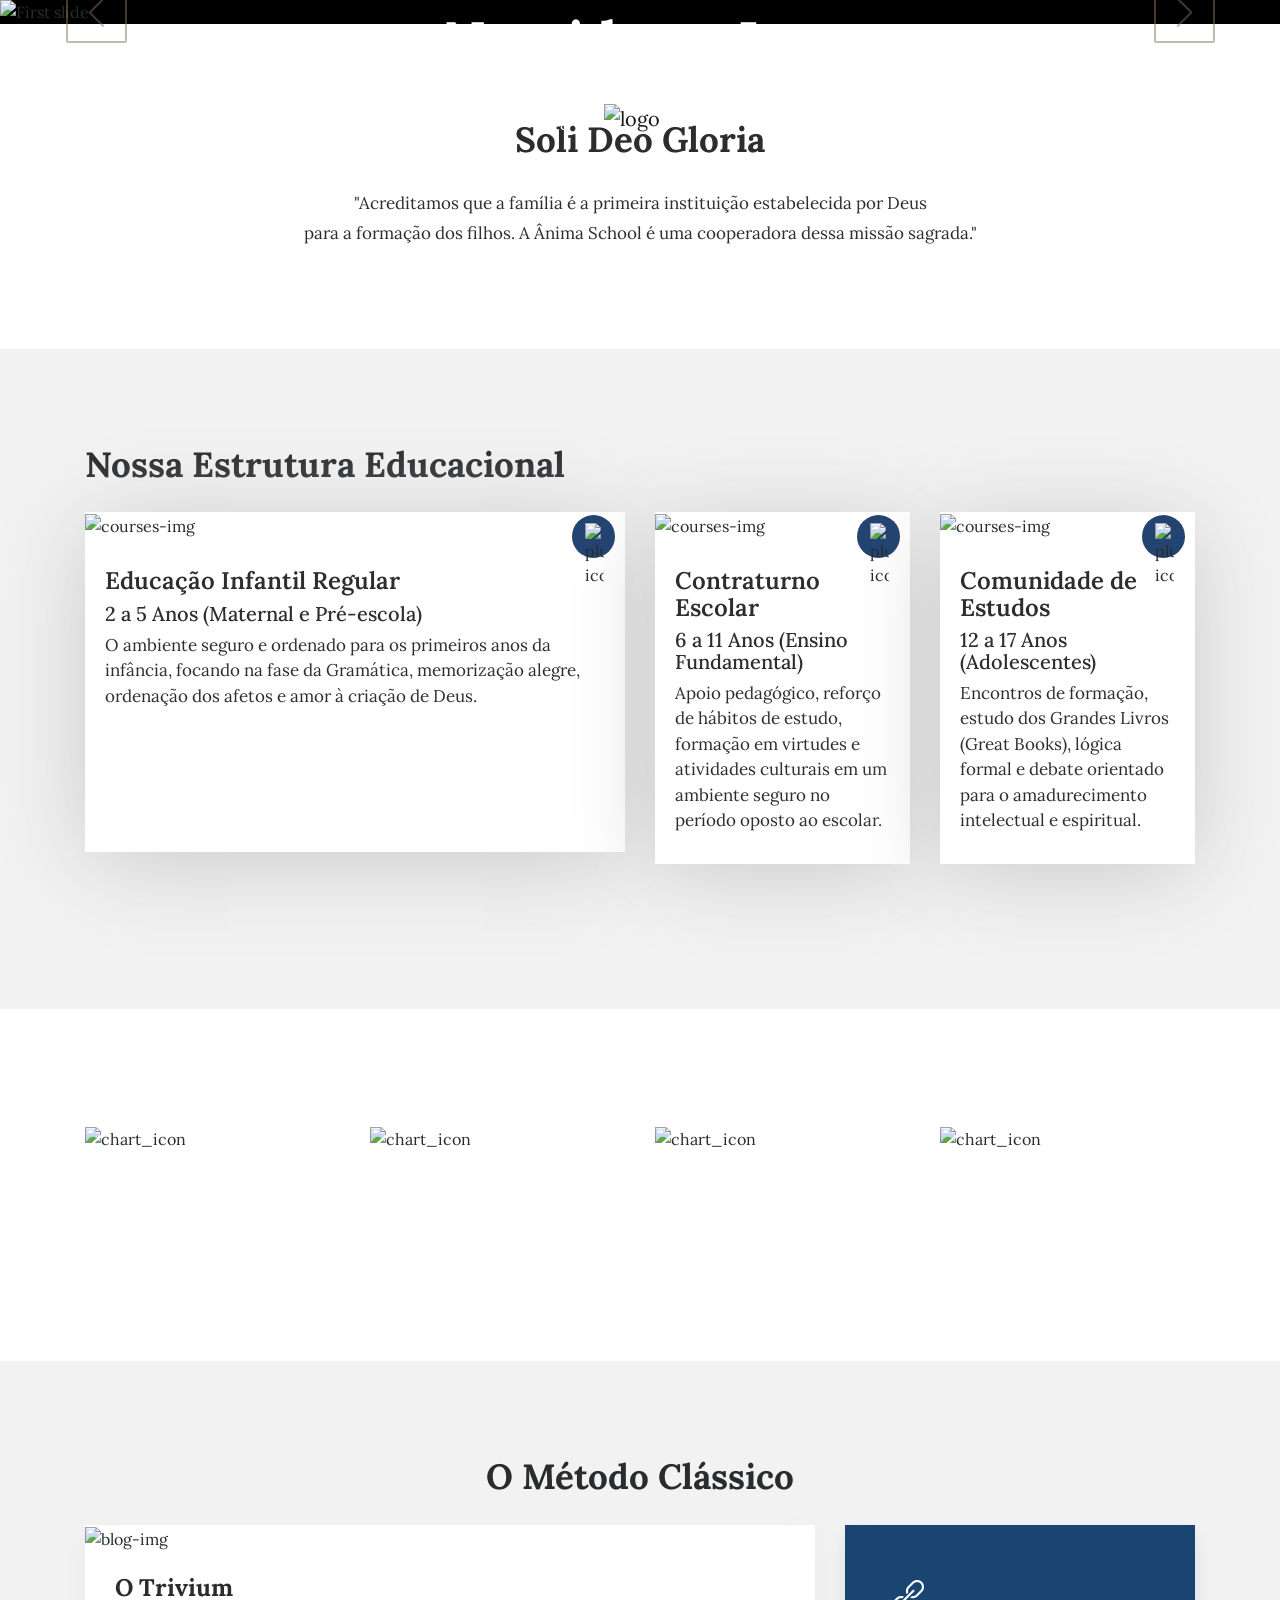
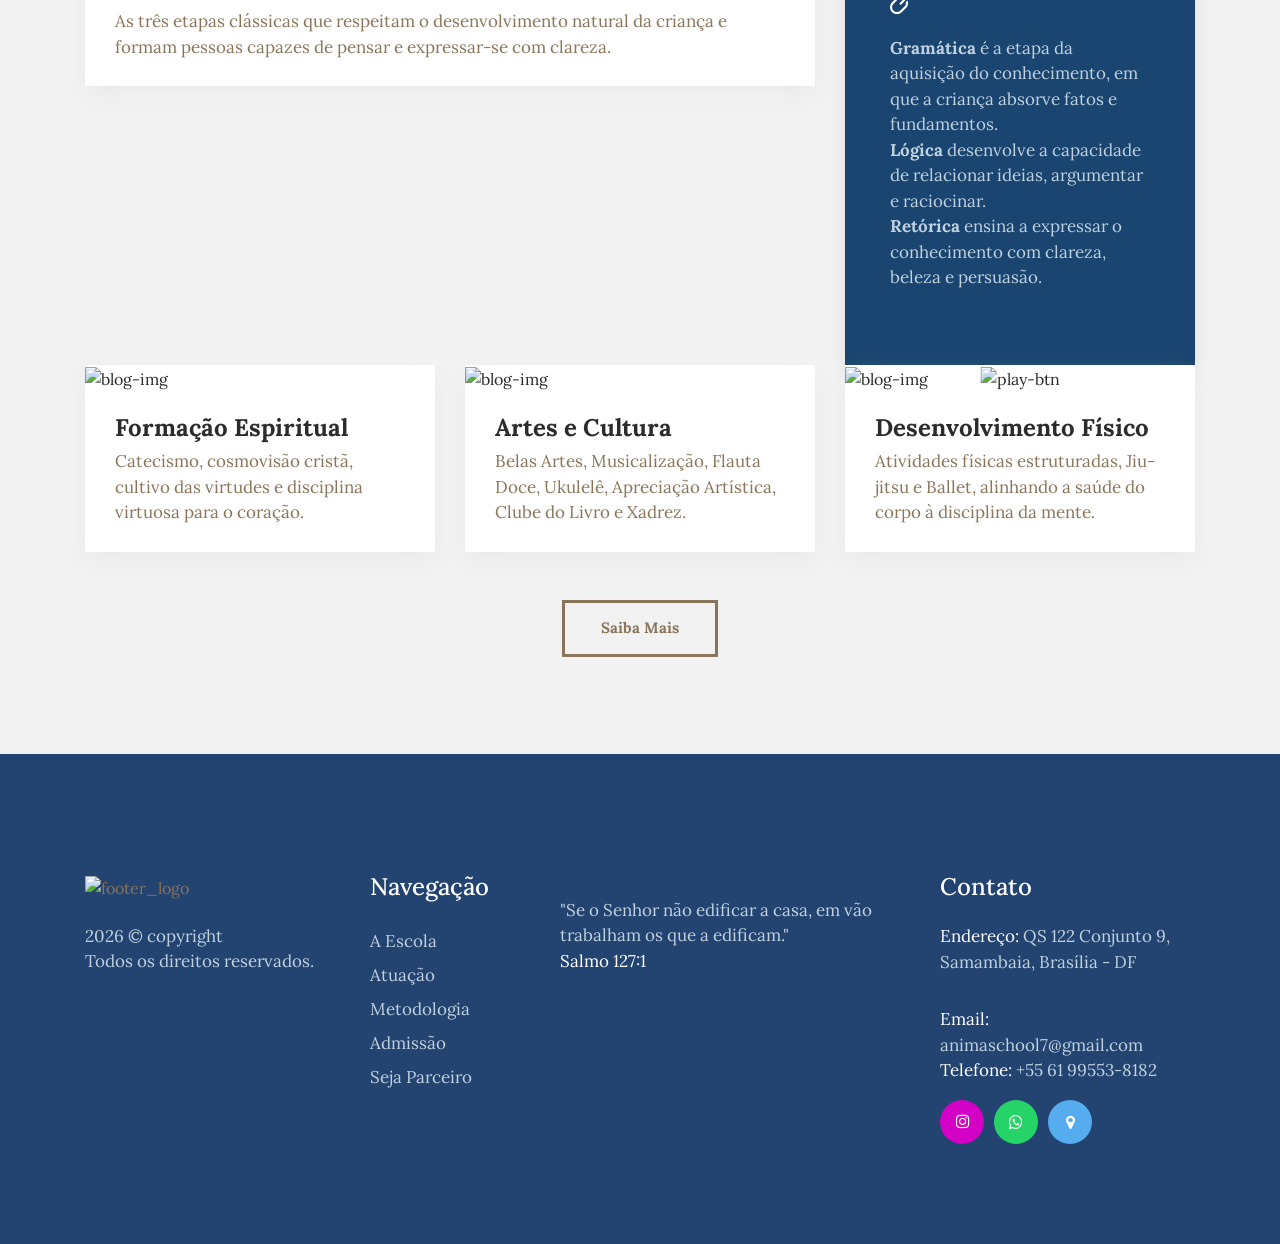
==== index.html @ c7dc4432 "Add files via upload" ====
<!DOCTYPE html>
<html lang="pt-BR">

<head>
    <!-- Required meta tags -->
	<meta charset="utf-8">
    <meta name="viewport" content="width=device-width, initial-scale=1, shrink-to-fit=no">
    <title>Ânima School - Educação Cristã Clássica em Brasília</title>
	<link rel="icon" type="image/x-icon" href="images/favicon.ico">
    <!-- Bootstrap CSS -->
    <link rel="stylesheet" href="css/bootstrap.min.css">
    <!-- Google Fonts -->
    <link href="https://fonts.googleapis.com/css?family=Lora:400,700" rel="stylesheet">
    <!-- Font Awesome -->
    <link rel="stylesheet" href="css/font-awesome.min.css">
    <!-- Simple Line Font -->
    <link rel="stylesheet" href="css/simple-line-icons.css">
    <!-- Slider / Carousel -->
    <link rel="stylesheet" href="css/slick.css">
    <link rel="stylesheet" href="css/slick-theme.css">
    <link rel="stylesheet" href="css/owl.carousel.min.css">
    <!-- Main CSS -->
    <link href="css/style.css" rel="stylesheet">
</head>

<body>
<!--============================= HEADER =============================-->
	<header>
		<div class="container nav-menu">
			<div class="row">
				<div class="col-md-12">
					<a href="index.html"><img src="images/responsive-logo.png" class="responsive-logo img-fluid" alt="responsive-logo"></a>
				</div>
			</div>
				<div class="row">
					<div class="col-md-12">
						<nav class="navbar navbar-toggleable-md navbar-light bg-faded">
						<button class="navbar-toggler navbar-toggler-right" type="button" data-toggle="collapse" data-target="#navbarNavDropdown">
							<span class="icon-menu"></span>
						</button>
						<div class="collapse navbar-collapse" id="navbarNavDropdown">
							<ul class="navbar-nav">
								<li class="nav-item">
									<a class="nav-link" href="escola.html">A Escola</a>
								</li>
								<li class="nav-item">
									<a class="nav-link" href="#atuacao">Atuação</a>
								</li>
								<li class="nav-item">
									<a class="nav-link" href="metodologia.html">Metodologia</a>
								</li>
								<li class="nav-logo">
									<a href="#" class="navbar-brand"><img src="images/logo.png" class="img-fluid" alt="logo"><span class="sr-only">(current)</span></a>
								</li>
								<li class="nav-item">
									<a class="nav-link" href="admissao.html">Admissão</a>
								</li>
								<li class="nav-item">
									<a class="nav-link" href="parceiro.html">Seja Parceiro</a>
								</li>
								<li class="nav-item">
									<a class="nav-link" href="contato.html">Contato</a>
								</li>
							</ul>
						</div>
						</nav>
					</div>
				</div>
			</div>
			<div class="slider_img">
				<div id="carousel" class="carousel slide" data-ride="carousel">
					<ol class="carousel-indicators">
						<li data-target="#carousel" data-slide-to="0" class="active"></li>
						<li data-target="#carousel" data-slide-to="1"></li>
						<li data-target="#carousel" data-slide-to="2"></li>
					</ol>
					<div class="carousel-inner" role="listbox">
						<div class="carousel-item active">
							<img class="d-block" src="images/slider.jpg" alt="First slide">
							<div class="carousel-caption d-md-block">
								<div class="slider_title">
									<h1>Nascida no Lar,<br>Construída em Comunidade</h1>
									<h4>Uma parceria com a família para educar para a eternidade</h4>
									<div class="slider-btn">
										<a href="admissao.html" class="btn btn-default">Admissão</a>
										<a href="escola.html" class="btn btn-default">Conheça a escola</a>
									</div>
								</div>
							</div>
						</div>
						<div class="carousel-item">
							<img class="d-block" src="images/slider-2.jpg" alt="Second slide">
							<div class="carousel-caption d-md-block">
								<div class="slider_title">
									<h1>Torne-se um Semeador<br>da Educação Cristã</h1>
									<h4>Apoie a formação da próxima geração e<br>ajude a expandir a educação clássica em Brasília</h4>
									<div class="slider-btn">
										<a href="parceiro.html" class="btn btn-default">Seja um parceiro</a>
									</div>
								</div>
							</div>
						</div>
						<div class="carousel-item">
							<img class="d-block" src="images/slider-3.jpg" alt="Third slide">
							<div class="carousel-caption d-md-block">
								<div class="slider_title">
									<h1>Educação Cristã Clássica</h1>
									<h4>Formando mentes brilhantes e corações humildes para a glória de Cristo</h4>
									<div class="slider-btn">
										<a href="metodologia.html" class="btn btn-default">Metodologia</a>
									</div>
								</div>
							</div>
						</div>
					</div>
					<a class="carousel-control-prev" href="#carousel" role="button" data-slide="prev">
						<i class="icon-arrow-left fa-slider" aria-hidden="true"></i>
						<span class="sr-only">Anterior</span>
					</a>
					<a class="carousel-control-next" href="#carousel" role="button" data-slide="next">
						<i class="icon-arrow-right fa-slider" aria-hidden="true"></i>
						<span class="sr-only">Próximo</span>
					</a>
				</div>
			</div>
	</header>
	<!--//END HEADER -->
	<!--============================= SOBRE =============================-->
	<section class="clearfix about">
		<div class="container">
			<div class="row">
				<div class="col-md-12">
					<h2>Soli Deo Gloria</h2>
				</div>
			</div>
			<div class="row">
				<div class="col-md-12">
					<p>"Acreditamos que a família é a primeira instituição estabelecida por Deus<br>para a formação dos filhos. A Ânima School é uma cooperadora dessa missão sagrada."</p><br>
				</div>
			</div>
		</div>
	</section>
	<!--//FIM SOBRE -->
	<!--============================= ATUACAO =============================-->
	<section id="atuacao" class="our_courses">
		<div class="container">
			<div class="row">
				<div class="col-md-12">
					<h2>Nossa Estrutura Educacional</h2>
				</div>
			</div>
			<div class="row">
				<div class="col-xs-12 col-sm-6 col-md-6 col-lg-3" style="flex: 0 0 50%; max-width: 50%;">
					<div class="courses_box mb-5">
						<div class="course-img-wrap">
							<img src="images/courses_1.jpg" class="img-fluid" alt="courses-img">
							<div class="courses_box-img">
								<div class="courses-link-wrap">
									<a href="metodologia.html" class="course-link"><span>Detalhes </span></a>
									<a href="admissao.html" class="course-link"><span>Admissão </span></a>
								</div>
							</div>
						</div>
						<div class="courses_icon">
							<img src="images/plus-icon.png" class="img-fluid close-icon" alt="plus-icon">
						</div>
						<a href="metodologia.html" class="course-box-content">
							<h3>Educação Infantil Regular</h3>
							<h4>2 a 5 Anos (Maternal e Pré-escola)</h4>
							<p>O ambiente seguro e ordenado para os primeiros anos da infância, focando na fase da Gramática, memorização alegre, ordenação dos afetos e amor à criação de Deus.</p>
						</a>
					</div>
				</div>
				<div class="col-xs-12 col-sm-6 col-md-6 col-lg-3">
					<div class="courses_box mb-5">
						<div class="course-img-wrap">
							<img src="images/courses_2.jpg" class="img-fluid" alt="courses-img">
							<div class="courses_box-img">
								<div class="courses-link-wrap">
									<a href="metodologia.html" class="course-link"><span>Detalhes </span></a>
									<a href="admissao.html" class="course-link"><span>Admissão </span></a>
								</div>
							</div>
						</div>
						<div class="courses_icon">
							<img src="images/plus-icon.png" class="img-fluid close-icon" alt="plus-icon">
						</div>
						<a href="metodologia.html" class="course-box-content">
							<h3>Contraturno Escolar</h3>
							<h4>6 a 11 Anos (Ensino Fundamental)</h4>
							<p>Apoio pedagógico, reforço de hábitos de estudo, formação em virtudes e atividades culturais em um ambiente seguro no período oposto ao escolar.</p>
						</a>
					</div>
				</div>
				<div class="col-xs-12 col-sm-6 col-md-6 col-lg-3">
					<div class="courses_box mb-5">
						<div class="course-img-wrap">
							<img src="images/courses_4.jpg" class="img-fluid" alt="courses-img">
							<div class="courses_box-img">
								<div class="courses-link-wrap">
									<a href="metodologia.html" class="course-link"><span>Detalhes </span></a>
									<a href="admissao.html" class="course-link"><span>Admissão </span></a>
								</div>
							</div>
						</div>
						<div class="courses_icon">
							<img src="images/plus-icon.png" class="img-fluid close-icon" alt="plus-icon">
						</div>
						<a href="metodologia.html" class="course-box-content">
							<h3>Comunidade de Estudos</h3>
							<h4>12 a 17 Anos (Adolescentes)</h4>
							<p>Encontros de formação, estudo dos Grandes Livros (Great Books), lógica formal e debate orientado para o amadurecimento intelectual e espiritual.</p>
						</a>
					</div>
				</div>
			</div>
		</div>
	</section>
	<!--//FIM DA ATUACAO -->
	<!--============================= NUMEROS =============================-->
	<div class="detailed_chart">
		<div class="container">
			<div class="row">
				<div class="col-xs-12 col-sm-6 col-md-3 chart_bottom">
					<div class="chart-img">
						<img src="images/chart-icon_1.png" class="img-fluid" alt="chart_icon">
					</div>
					<div class="chart-text">
						<p><span class="counter">34</span> Colaboradores</p>
					</div>
				</div>
				<div class="col-xs-12 col-sm-6 col-md-3 chart_bottom chart_top">
					<div class="chart-img">
						<img src="images/chart-icon_2.png" class="img-fluid" alt="chart_icon">
					</div>
					<div class="chart-text">
						<p><span class="counter">+70</span> Alunos</p>
					</div>
				</div>
				<div class="col-xs-12 col-sm-6 col-md-3 chart_top">
					<div class="chart-img">
						<img src="images/aula-em-grupo.png" class="img-fluid" alt="chart_icon">
					</div>
					<div class="chart-text">
						<p><span class="counter">10</span> Alunos/turma</p>
					</div>
				</div>
				<div class="col-xs-12 col-sm-6 col-md-3">
					<div class="chart-img">
						<img src="images/chart-icon_4.png" class="img-fluid" alt="chart_icon">
					</div>
					<div class="chart-text">
						<p><span class="counter">13</span> Years Exp.</p>
					</div>
				</div>
			</div>
		</div>
	</div>
	<!--//FIM DOS NUMEROS -->
	<!--============================= METODOLOGIA =============================-->
	<section class="blog">
		<div class="container">
			<div class="row">
				<div class="col-md-12">
					<h2>O Método Clássico</h2>
				</div>
			</div>
			<div class="row">
				<div class="col-md-8">
                    <div class="blog-img_box">
                        <img src="images/blog-img_1.jpg" class="img-fluid blog_display" alt="blog-img">
                        <div class="blogtitle">
                            <h3>O Trivium</h3>
                            <p>As três etapas clássicas que respeitam o desenvolvimento natural da criança e formam pessoas capazes de pensar e expressar-se com clareza.</p>
                        </div>
                    </div>
				</div>
				<div class="col-md-4">
                    <div class="blog_hide">
                        <i class="icon-link" aria-hidden="true"></i>
                        <p class="m-0"><b>Gramática</b> é a etapa da aquisição do conhecimento, em que a criança absorve fatos e fundamentos.
                        <br><b>Lógica</b> desenvolve a capacidade de relacionar ideias, argumentar e raciocinar.
                        <br><b>Retórica</b> ensina a expressar o conhecimento com clareza, beleza e persuasão.</p><br><br>
                    </div>
				</div>    
			</div>
			<div class="row">
				<div class="col-md-4">
                    <div class="blog-img_box">
                        <img src="images/blog-img_3.jpg" class="img-fluid blog_display" alt="blog-img">
                        <div class="blogtitle">
                            <h3>Formação Espiritual</h3>
                            <p>Catecismo, cosmovisão cristã, cultivo das virtudes e disciplina virtuosa para o coração.</p>
                        </div>
                    </div>
				</div>
				<div class="col-md-4">
                    <div class="blog-img_box">
                        <img src="images/blog-img_2.jpg" class="img-fluid blog_display" alt="blog-img">
                        <div class="blogtitle">
                            <h3>Artes e Cultura</h3>
                            <p>Belas Artes, Musicalização, Flauta Doce, Ukulelê, Apreciação Artística, Clube do Livro e Xadrez.</p>
                        </div>
                    </div>
				</div>
				<div class="col-md-4">
                    <div class="blog-img_box">
                        <div class="blog-video">
                            <div class="blog-play_btn">
                                <img src="images/play-btn.png" alt="play-btn">
                            </div>
                            <img src="images/blog-img_4.jpg" class="img-fluid blog_display" alt="blog-img">
                        </div>
                        <div class="blogtitle">
                            <h3>Desenvolvimento Físico</h3>
                            <p>Atividades físicas estruturadas, Jiu-jitsu e Ballet, alinhando a saúde do corpo à disciplina da mente.</p>
                        </div>
                    </div>
				</div>
			</div><br>
			<div class="row">
				<div class="col-md-12 text-center">
					<a href="metodologia.html" class="btn btn-default btn-courses">Saiba Mais</a>
				</div>
			</div>
		</div>
	</section>
	<!--//FIM METODOLOGIA -->
	<!--============================= FOOTER =============================-->
	<footer>
		<div class="container">
			<div class="row">
				<div class="col-md-3">
					<div class="foot-logo">
						<a href="index.html">
							<img src="images/footer-logo.png" class="img-fluid" alt="footer_logo">
						</a>
						<p>2026 © copyright
						<br>Todos os direitos reservados.</p>
					</div>
				</div>
				<div class="col-md-2">
					<div class="sitemap">
						<h3>Navegação</h3>
							<ul>
								<li><a href="escola.html">A Escola</a></li>
								<li><a href="#atuacao">Atuação</a></li>
								<li><a href="metodologia.html">Metodologia</a></li>
								<li><a href="admissao.html">Admissão</a></li>
								<li><a href="parceiro.html">Seja Parceiro</a></li>
							</ul>
					</div>
				</div>
				<div class="col-md-4">
					<div class="tweet_box">
						<h3></h3>
						<div class="address">
						<p>"Se o Senhor não edificar a casa, em vão trabalham os que a edificam."<br><span>Salmo 127:1</span></p>
						</div>
					</div>
				</div>
				<div class="col-md-3">
					<div class="address">
						<h3>Contato</h3>
						<p><span>Endereço: </span> QS 122 Conjunto 9,<br>Samambaia, Brasília - DF</p>
						<p><span>Email:</span> animaschool7@gmail.com
						<br><span>Telefone:</span> +55 61 99553-8182</p>
						<ul class="footer-social-icons">
							<li><a href="#"><i class="fa fa-instagram fa-in" aria-hidden="true"></i></a></li>
							<li><a href="#"><i class="fa fa-whatsapp fa-wt" aria-hidden="true"></i></a></li>
							<li><a href="#"><i class="fa fa-map-marker fa-mp" aria-hidden="true"></i></a></li>
						</ul>
					</div>
				</div>
			</div>
		</div>
	</footer>
	<!--//END FOOTER -->
	<!-- jQuery, Bootstrap JS. -->
	<script src="js/jquery.min.js"></script>
	<script src="js/tether.min.js"></script>
	<script src="js/bootstrap.min.js"></script>
	<!-- Plugins -->
	<script src="js/slick.min.js"></script>
	<script src="js/waypoints.min.js"></script>
	<script src="js/counterup.min.js"></script>
	<script src="js/instafeed.min.js"></script>
	<script src="js/owl.carousel.min.js"></script>
	<script src="js/validate.js"></script>
	<script src="js/tweetie.min.js"></script>
	<!-- Subscribe -->
	<script src="js/subscribe.js"></script>
	<!-- Script JS -->
	<script src="js/script.js"></script>
</body>

</html>
---- css/style.css ----
/*------------------------------------------------------------------
Theme Name: UNISCO - Responsive Bootstrap Landing Page
Version: 1.0
Author: 
-------------------------------------------------------------------*/
/*------------------------------------------------------------------
[TABLE OF CONTENTS]
    
    1. GLOBAL STYLES
    2. HEADER
    3. ABOUT
    4. OUR COURSES
    5. EVENTS
    6. DETAILED CHART
    7. OUR BLOG
    8. GALLERY
    9. FOOTER

    10. ABOUT HEADER
    11. ABOUT WELCOME
    12. ABOUT TESTIMONIAL
    13. ABOUT OUR TEACHERS

    14. ADMISSION COURCES
    15. ADMISSION DETAILS COURCES

    16. ADMISSION FORM RULES 

    17. CAMPUS 

    18. RESEARCH

    19. BLOG
    20. EVENTS
    21. SHORTCODES
    22. CONTACT US

    -------------------------------------------------------------------*/
/* ==========================================================================
   Font
   ========================================================================== */
/* ==========================================================================
   Color
   ========================================================================== */
/* ==============================================================
   NAV
   ============================================================== */
.nav-menu {
  position: absolute;
  z-index: 1;
  margin: 0 auto;
  left: 0;
  right: 0;
  top: 0; }

.nav-logo {
  margin: 0 !important; }

.responsive-logo {
  display: none; }

.icon-menu {
  color: #88755a; }

.btn-default {
  color: #88755a;
  background: none;
  border: 3px solid #88755a;
  font-size: 18px;
  padding: 16px 36px;
  border-radius: 0; }

@media (min-width: 767px) {
  .btn + .btn {
    margin-left: 22px; } }

.btn-default:hover {
  color: #d8d5ca;
  background: #88755a;
  border: 3px solid #88755a; }

.btn:focus {
  outline: none;
  -webkit-box-shadow: none;
  box-shadow: none;
  color: #fff;
  background: #88755a; }

.dropdown-menu {
  min-width: 14rem;
  border-radius: 0;
  border: none; }

.dropdown-item {
  color: #2d2d2d;
  padding: 5px 1.5rem; }

.dropdown-item.active,
.dropdown-item:active {
  background-color: #88755a; }

.dropdown-menu1 {
  left: -225px;
  top: -6px !important; }

.dropdown-item:hover {
  color: #88755a;
  -webkit-transition: 0.2s;
  -o-transition: 0.2s;
  transition: 0.2s; }

.dropdown-item.active:hover,
.dropdown-item.active:focus,
.dropdown-item.active:active,
.dropdown-item:active {
  color: #FFF; }

.nav-toggle_icon {
  color: #88755a; }

.navbar2 {
  padding-left: 0;
  padding-right: 0; }

.navbar-brand {
  margin: 0; }

.nav-brand2 h2 {
  margin: 0; }

.navbar-nav > li {
  margin: 85px 10px;
  text-align: center; }

.navbar-default .navbar-nav > li > a {
  font-size: 19px;
  color: #fff; }

.navbar-default .navbar-nav > .active > a,
.navbar-default .navbar-nav > .active > a:focus,
.navbar-default .navbar-nav > .active > a:hover {
  background: none;
  color: #88755a; }

.navbar-default .navbar-nav > li > a:focus,
.navbar-default .navbar-nav > li > a:hover {
  color: #88755a; }

.nav .open > a,
.nav .open > a:focus,
.nav .open > a:hover {
  background: none; }

.navbar-default .navbar-nav > .open > a,
.navbar-default .navbar-nav > .open > a:focus,
.navbar-default .navbar-nav > .open > a:hover {
  background: none;
  color: #88755a; }

.bg-faded {
  background: none; }

.navbar-light .navbar-nav .nav-link:focus,
.navbar-light .navbar-nav .nav-link:hover {
  color: #e0c898;
  -webkit-transition: 0.2s;
  -o-transition: 0.2s;
  transition: 0.2s; }

.navbar-light .navbar-nav .active > .nav-link,
.navbar-light .navbar-nav .nav-link.active,
.navbar-light .navbar-nav .nav-link.open,
.navbar-light .navbar-nav .open > .nav-link {
  color: #88755a; }

.navbar-light .navbar-nav .nav-link {
  color: #fff;
  font-size: 19px; }

.navbar-light .navbar-toggler {
  border: 1px solid #88755a;
  z-index: 999;
  cursor: pointer;
  outline: none;
  padding: 7px 14px; }

.fa-common {
  font-weight: 700; }

@media (max-width: 1200px) {
  .navbar-nav > li {
    margin: 74px 10px 74px 10px; } }

@media (max-width: 991px) {
  .navbar-nav > li {
    margin: 0px 10px 0px 10px; }
  .responsive-logo {
    display: block; }
  .navbar-brand {
    display: none; }
  .nav-brand2 {
    display: block; }
  .navbar2 {
    margin: 12px 0 !important; }
  .bg-faded {
    background-color: #fafafa; }
  .navbar {
    padding: 0;
    margin: -113px 0 0 0; }
  .navbar-nav {
    padding: 10px 10px 10px 10px; }
  .navbar-light .navbar-toggler {
    margin: 28px 6px; }
  .navbar-light .navbar-toggler2 {
    margin: 0 !important; }
  .navbar-light .navbar-nav .nav-link {
    color: #2d2d2d; }
  .dropdown .dropdown-menu {
    background-color: #fff;
    border: 1px solid #88755a; }
  .navbar-toggleable-md .navbar-nav .dropdown-menu {
    text-align: center; } }

@media (min-width: 991px) {
  .dropdown .dropdown-menu {
    display: block;
    visibility: hidden;
    opacity: 0;
    transition: all 0.2s ease;
    -moz-transition: all 0.2s ease;
    -webkit-transition: all 0.2s ease;
    -o-transition: all 0.2s ease;
    -ms-transition: all 0.2s ease; }
  .dropdown:hover > .dropdown-menu {
    visibility: visible;
    opacity: 1;
    border: 1px solid #ccc;
    top: 45px; }
  .dropdown-submenu:hover .dropdown-menu1 {
    visibility: visible;
    opacity: 1; }
  .navbar-toggleable-md .navbar-collapse {
    -webkit-box-pack: center;
    -webkit-justify-content: center;
    -ms-flex-pack: center;
    justify-content: center; }
  .navbar-toggleable-md .navbar-nav {
    -webkit-box-align: center;
    -webkit-align-items: center;
    -ms-flex-align: center;
    align-items: center; } }

/* ==============================================================
   GLOBAL STYLES
   ============================================================== */
html {
  -webkit-text-size-adjust: 100%;
  -webkit-font-smoothing: antialiased; }

body {
  font-family: "Lora", serif; }

h1 {
  font-size: 54px; }

h2 {
  font-size: 35px; }

h3 {
  font-size: 24px; }

h4 {
  font-size: 20px; }

p {
  font-size: 17px; }

a {
  color: #88755a;
  -webkit-transition: all 0.3s ease;
  -o-transition: all 0.3s ease;
  transition: all 0.3s ease; }
  a:hover {
    text-decoration: none;
    color: #2d2d2d; }

.btn {
  font-family: "Lora", serif;
  cursor: pointer; }

/* ==============================================================
   HEADER
   ============================================================== */
.slider_img {
  width: 100%;
  background: #000; }
  .slider_img img {
    min-width: 100%;
    -o-object-fit: cover;
    object-fit: cover;
    -o-object-position: 50% 50%;
    object-position: 50% 50%; }
    @media (max-width: 500px) {
      .slider_img img {
        max-height: 730px; } }

.carousel-caption {
  -webkit-transform: translateY(-50%);
  -ms-transform: translateY(-50%);
  transform: translateY(-50%);
  top: 50%; }
  @media (min-width: 992px) {
    .carousel-caption {
      -webkit-transform: translateY(-57%);
      -ms-transform: translateY(-57%);
      transform: translateY(-57%);
      top: 57%; }
      .layout_two .carousel-caption {
        -webkit-transform: translateY(-50%);
        -ms-transform: translateY(-50%);
        transform: translateY(-50%);
        top: 50%; } }
  @media (max-width: 500px) {
    .carousel-caption {
      top: 45%; } }

.slider_title h1 {
  text-align: center;
  color: #fff;
  margin-bottom: 40px;
  font-weight: 700; }
  @media (max-width: 576px) {
    .slider_title h1 {
      margin-bottom: 18px; } }

.slider_title h4 {
  color: #d8d5ca;
  text-align: center;
  line-height: 1.8; }

.slider-btn {
  text-align: center;
  margin: 42px 0 0; }

.carousel-indicators .active {
  background: #88755a; }

.fa-slider {
  padding: 14px 14px;
  border: 2px solid #88755a;
  font-size: 29px;
  border-radius: 2px; }

@media (max-width: 768px) {
  .slider_title h1 {
    font-size: 42px; }
  .slider_title h4 {
    font-size: 19px;
    line-height: 1.5; }
  .btn-default {
    width: 50%;
    margin-bottom: 10px;
    font-size: 13px; } }

@media (max-width: 480px) {
  .slider_title {
    margin: 0 0 80px; }
    .slider_title h1 {
      font-size: 32px; }
    .slider_title h4 {
      font-size: 18px;
      line-height: 1.5; }
  .btn-default {
    width: 100%;
    margin-bottom: 10px;
    font-size: 18px; }
  .fa-slider {
    border: none;
    padding: 0; } }

/* ==============================================================
   ABOUT
   ============================================================== */
.about {
  padding: 97px 0 56px;
  background: #fff; }
  .about h2 {
    text-align: center;
    color: #2d2d2d;
    font-weight: 700; }
  .about p {
    text-align: center;
    color: #2d2d2d;
    line-height: 1.8;
    margin: 20px 0; }
  .about img {
    margin: 0 auto;
    display: block; }

/* ==============================================================
   OUR COURSES
   ============================================================== */
.our_courses {
  background: #f2f2f2;
  padding: 97px 0; }
  .our_courses h2 {
    font-weight: 700;
    margin: 0 0 28px; }
  .our_courses .courses_box a {
    text-decoration: none;
    color: #2d2d2d; }
  .our_courses .courses_box {
    position: relative;
    background: #fff;
    -webkit-box-shadow: 0px 10px 90px -6px #c7c5c7;
    -moz-box-shadow: 0px 10px 90px -6px #c7c5c7;
    box-shadow: 0px 10px 90px -6px #c7c5c7;
    -webkit-transition: all 0.3s ease;
    -o-transition: all 0.3s ease;
    transition: all 0.3s ease;
    min-height: 340px; }
    .our_courses .courses_box img {
      margin: 0;
      width: 100%; }
    .our_courses .courses_box p {
      margin: 0; }
    .our_courses .courses_box h3 {
      font-weight: 600; }
    .our_courses .courses_box:hover {
      -webkit-box-shadow: 0px 40px 90px -6px #c7c5c7;
      box-shadow: 0px 40px 90px -6px #c7c5c7;
      margin-top: -5px; }

@-webkit-keyframes SlideIn {
  100% {
    -webkit-transform: translateX(0px);
    transform: translateX(0px);
    opacity: 1; } }

@keyframes SlideIn {
  100% {
    -webkit-transform: translateX(0px);
    transform: translateX(0px);
    opacity: 1; } }

@-webkit-keyframes SlideWidth {
  100% {
    width: 550px; } }

@keyframes SlideWidth {
  100% {
    width: 550px; } }

.courses_box:hover .courses_box-img {
  opacity: 1; }

.courses_box:hover .courses_icon {
  -webkit-transform: rotate(44deg);
  -ms-transform: rotate(44deg);
  transform: rotate(44deg); }

.courses_box:hover .course-link:first-child {
  -webkit-animation: SlideIn 0.5s;
  animation: SlideIn 0.5s;
  -webkit-animation-fill-mode: forwards;
  animation-fill-mode: forwards;
  -webkit-animation-delay: 0.3s;
  animation-delay: 0.3s; }
  .courses_box:hover .course-link:first-child span:after {
    -webkit-animation: SlideWidth 0.8s;
    animation: SlideWidth 0.8s;
    -webkit-animation-fill-mode: forwards;
    animation-fill-mode: forwards;
    -webkit-animation-delay: 0.6s;
    animation-delay: 0.6s; }

.courses_box:hover .course-link:nth-child(2) {
  -webkit-animation: SlideIn 0.5s;
  animation: SlideIn 0.5s;
  -webkit-animation-fill-mode: forwards;
  animation-fill-mode: forwards;
  -webkit-animation-delay: 0.6s;
  animation-delay: 0.6s; }
  .courses_box:hover .course-link:nth-child(2) span:after {
    -webkit-animation: SlideWidth 0.8s;
    animation: SlideWidth 0.8s;
    -webkit-animation-fill-mode: forwards;
    animation-fill-mode: forwards;
    -webkit-animation-delay: 0.9s;
    animation-delay: 0.9s; }

.course-img-wrap {
  position: relative; }

.course-box-content {
  display: block;
  padding: 30px 20px; }

.courses_icon {
  -webkit-transition: all 0.5s;
  -o-transition: all 0.5s;
  transition: all 0.5s;
  position: relative;
  height: 43px;
  right: 0;
  width: 43px;
  background: #234370;
  border-radius: 50%;
  padding: 8px 11px 8px 13px;
  margin: -23px 10px 0 0;
  float: right;
  z-index: 3; }
  .courses_icon a {
    color: #c0d2df; }

.course-link {
  display: block;
  padding-bottom: 6px;
  -webkit-transform: translateX(-50px);
  -ms-transform: translateX(-50px);
  transform: translateX(-50px);
  opacity: 0;
  margin-left: 30px; }
  .course-link span {
    position: relative;
    display: inline-block; }

.course-link span:after {
  content: "";
  position: absolute;
  left: 50%;
  top: 10px;
  width: 0;
  right: 0;
  height: 1px;
  background: #FFF;
  left: 100%;
  margin-left: 0; }

.courses-link-wrap {
  overflow: hidden;
  position: absolute;
  top: 50%;
  width: 100%;
  right: 15px;
  -webkit-transform: translateY(-50%);
  -ms-transform: translateY(-50%);
  transform: translateY(-50%); }

.courses_box-img {
  -webkit-transition: all 0.5s;
  -o-transition: all 0.5s;
  transition: all 0.5s;
  opacity: 0;
  background: rgba(26, 69, 112, 0.82);
  width: 100%;
  position: absolute;
  top: 0;
  bottom: 0;
  left: 0;
  right: 0;
  padding-right: 30px;
  z-index: 2; }
  .courses_box-img a :hover {
    opacity: 0.8; }
  .courses_box-img a span {
    color: #fff;
    font-size: 15px;
    text-transform: uppercase;
    font-weight: 500;
    padding-right: 10px; }

.btn-courses {
  font-size: 15px;
  font-weight: 700; }

.rotate {
  -moz-transform: rotate(43deg);
  -ms-transform: rotate(43deg);
  -webkit-transform: rotate(43deg);
  transform: rotate(43deg); }

.icon-rotate {
  -moz-transition-duration: 0.4s;
  -o-transition-duration: 0.4s;
  -webkit-transition-duration: 0.4s;
  transition-duration: 0.4s;
  display: inline-block; }

/* ==============================================================
   EVENTS
   ============================================================== */
.event {
  padding: 97px 0;
  background: #fff; }
  .event h2 {
    font-weight: 600;
    margin: 0 0 28px; }

.event-img {
  position: relative;
  -webkit-box-shadow: 0px 25px 90px 3px #c7c5c7;
  -moz-box-shadow: 0px 25px 90px 3px #c7c5c7;
  box-shadow: 0px 25px 90px 3px #c7c5c7;
  border-radius: 5px; }
  @media (max-width: 991px) {
    .event-img {
      margin-bottom: 50px; } }
  .event-img img {
    width: 100%;
    border-radius: 5px; }

.event-img_date {
  position: absolute;
  top: 28px;
  left: 48px;
  background: #88755a;
  border-radius: 2px;
  padding: 8px 12px;
  color: #fff;
  font-size: 13px; }
  @media (max-width: 575px) {
    .event-img_date {
      display: none; } }

.event-img_title {
  position: absolute;
  bottom: 0;
  background: -moz-linear-gradient(top, rgba(255, 255, 255, 0) 0%, black 100%);
  background: -webkit-linear-gradient(top, rgba(255, 255, 255, 0) 0%, black 100%);
  background: -webkit-gradient(linear, left top, left bottom, from(rgba(255, 255, 255, 0)), to(black));
  background: -o-linear-gradient(top, rgba(255, 255, 255, 0) 0%, black 100%);
  background: linear-gradient(to bottom, rgba(255, 255, 255, 0) 0%, black 100%);
  padding: 85px 0 20px 0;
  border-radius: 5px; }
  .event-img_title h3 {
    color: #fff;
    padding-left: 48px;
    position: relative; }
    @media (max-width: 575px) {
      .event-img_title h3 {
        padding-left: 20px; } }
  .event-img_title p {
    color: #e3e3e3;
    font-size: 17px;
    padding: 16px 48px 0 48px; }
    @media (max-width: 575px) {
      .event-img_title p {
        padding: 15px 20px; } }
  @media (max-width: 575px) {
    .event-img_title {
      padding: 0; } }

.event-img_title h3:after {
  height: 2px;
  width: 21px;
  background: #fff;
  content: "";
  position: absolute;
  left: 48px;
  top: 115%; }
  @media (max-width: 575px) {
    .event-img_title h3:after {
      left: 20px; } }

.event_date {
  width: 82px;
  background: #1a4570;
  float: left;
  text-align: center;
  border-radius: 2px; }
  .event_date img {
    float: left; }

.event-date-wrap {
  border: 1px dashed #8d84a0;
  margin: 8px 8px;
  padding: 4px 0; }
  .event-date-wrap p {
    font-size: 23px;
    font-weight: 700;
    color: #c0d2df;
    margin: 0; }
  .event-date-wrap span {
    color: #c0d2df;
    font-weight: 700;
    font-size: 14px; }

.date-description {
  margin-left: 115px; }
  .date-description h3 {
    margin-top: 0;
    font-weight: 600;
    margin-bottom: 25px;
    position: relative; }
    .date-description h3:after {
      height: 2px;
      width: 21px;
      background: #88755a;
      content: "";
      position: absolute;
      left: 0;
      top: 115%; }

.btn-read {
  padding: 10px 20px !important;
  font-size: 14px; }

.event_line {
  margin: 40px 0; }

/* ==============================================================
   DETAILED CHART
   ============================================================== */
.detailed_chart {
  background: url(../images/chart_bg.jpg) no-repeat;
  -webkit-background-size: cover;
  background-size: cover;
  padding: 97px 0; }

.chart-img img {
  margin: 21px 0 0;
  padding-right: 16px;
  float: left; }

.chart-img p {
  display: inline-block;
  color: #fff;
  font-size: 46px;
  font-weight: 700; }
  .chart-img p span {
    font-size: 24px;
    display: block;
    font-weight: 100; }

.chart-text {
  margin: 11px 0 0;
  display: inline-block; }
  .chart-text p {
    color: #fff;
    font-size: 23px; }
    .chart-text p span {
      font-size: 40px;
      display: block;
      line-height: 1.3; }

@media (max-width: 1200px) {
  .chart-img img {
    margin: 10px 0 0; }
  .chart-img p {
    font-size: 36px; }
    .chart-img p span {
      font-size: 17px; }
  .chart-text {
    margin: 0; }
    .chart-text p {
      font-size: 17px; }
      .chart-text p span {
        font-size: 36px; } }

@media (max-width: 992px) {
  .chart-img {
    display: block; }
    .chart-img img {
      float: none;
      margin: 0 auto 15px;
      padding: 0;
      display: block; }
  .chart-text {
    text-align: center;
    display: block;
    margin: 0px 0 0; } }

@media (max-width: 768px) {
  .chart_bottom {
    margin: 0 0 26px; }
  .chart_top {
    margin: 0 0 26px 0; } }

/* ==============================================================
   OUR BLOG
   ============================================================== */
.blog {
  background: #f2f2f2;
  padding: 97px 0; }
  .blog h2 {
    text-align: center;
    font-weight: 700;
    margin: 0 0 28px; }

.blog-img_box {
  background: #fff;
  -webkit-box-shadow: 0px 9px 20px -2px rgba(214, 214, 214, 0.3);
  box-shadow: 0px 9px 20px -2px rgba(214, 214, 214, 0.3);
  position: relative;
  margin-bottom: 24px;
  -webkit-transition: all 0.3s ease;
  -o-transition: all 0.3s ease;
  transition: all 0.3s ease; }
  .blog-img_box:hover {
    -webkit-box-shadow: 0px 15px 30px -2px rgba(214, 214, 214, 0.8);
    box-shadow: 0px 15px 30px -2px rgba(214, 214, 214, 0.8); }

.blog_display {
  width: 100%; }

.home_blog_link {
  display: block;
  color: #292b2c; }

.blogtitle {
  padding: 24px 30px 10px 30px; }
  .blogtitle h3 {
    font-weight: 700; }
  .blogtitle p {
    color: #88755a;
    display: inline-block;
    padding: 0; }

.blogtitle-rtl {
  padding: 12px 12px; }
  .blogtitle-rtl p {
    font-size: 15px; }
    @media (max-width: 1200px) {
      .blogtitle-rtl p {
        margin: 0; } }

.blog_hide {
  background: #1a4570;
  color: #c0d2df;
  padding: 55px 45px 26px;
  -webkit-box-shadow: 0px 9px 16px -2px #d9d9d9;
  -moz-box-shadow: 0px 9px 16px -2px #d9d9d9;
  box-shadow: 0px 9px 16px -2px #d9d9d9; }

.icon-link {
  color: #fff;
  font-size: 34px;
  display: block;
  padding: 0 0 22px; }

.blogtitle-link {
  padding: 65px 0 0; }
  .blogtitle-link p {
    display: inline-block;
    padding: 0 6px 0 6px;
    color: #c5bfd0;
    margin: 0; }
  .blogtitle-link .icon-user,
  .blogtitle-link .icon-speedometer {
    color: #fff; }

.blog-video {
  position: relative; }

.blog-play_btn {
  position: absolute;
  top: 50%;
  left: 50%;
  -webkit-transform: translateY(-50%) translateX(-50%);
  -ms-transform: translateY(-50%) translateX(-50%);
  transform: translateY(-50%) translateX(-50%); }

@media (max-width: 1200px) {
  .blogtitle {
    padding: 16px 0 0 18px; }
    .blogtitle h3 {
      font-size: 20px; }
  .blog_hide {
    padding: 28px 20px 27px; }
  .blogtitle-link {
    padding: 37px 0 0; }
  .blogtitle-rtl {
    padding: 8px; } }

@media (max-width: 992px) {
  .blogtitle {
    padding: 13px 0 0 8px; }
    .blogtitle h3 {
      font-size: 16px; }
    .blogtitle p {
      font-size: 14px;
      padding: 0; }
  .blog_hide {
    padding: 15px 7px 12px; }
    .blog_hide a {
      font-size: 13px; }
  .blogtitle-link {
    padding: 18px 0 0; }
    .blogtitle-link p {
      font-size: 14px;
      padding: 0; }
    .blogtitle-link span {
      font-size: 14px; }
  .icon-link {
    padding: 0 0 17px;
    font-size: 27px; } }

@media (max-width: 768px) {
  .blog-box_block {
    margin-bottom: 0; }
  .blog-img_box {
    margin: 0 0 20px; }
  .blogtitle {
    padding: 16px 0 0 16px; }
    .blogtitle h3 {
      font-size: 20px; }
    .blogtitle p {
      font-size: 14px;
      padding: 0 6px 0 6px; }
  .blog_hide {
    padding: 16px 16px;
    margin: 0 0 20px; }
    .blog_hide a {
      font-size: 18px; }
  .blogtitle-link p {
    font-size: 14px;
    padding: 0 6px 0 6px; }
  .blogtitle-link span {
    font-size: 14px;
    padding: 0 6px 0 6px; } }

@media (max-width: 480px) {
  .blogtitle h3 {
    font-size: 17px; } }

/* ==============================================================
   GALLERY
   ============================================================== */
.gallery-wrap {
  padding: 98px 0; }
  .gallery-wrap img {
    margin: 0;
    width: 100%; }

.gallery-wrap {
  margin: 0; }

.instafeed_img {
  overflow: hidden;
  position: relative; }
  .instafeed_img a {
    display: block;
    cursor: move;
    cursor: grab;
    cursor: -moz-grab;
    cursor: -webkit-grab; }
    .instafeed_img a:active {
      cursor: grabbing;
      cursor: -moz-grabbing;
      cursor: -webkit-grabbing; }
    .instafeed_img a .instagram_img_holder {
      width: 100%;
      height: 265px;
      -webkit-background-size: cover;
      background-size: cover; }
  .instafeed_img .instafeed_img_overlay {
    position: absolute;
    overflow: hidden;
    top: 0;
    left: 0;
    right: 0;
    bottom: 0;
    background-color: rgba(203, 181, 139, 0.85);
    opacity: 0;
    -webkit-transform: scale(0);
    -ms-transform: scale(0);
    transform: scale(0);
    -webkit-transition: all 0.4s ease-in-out;
    -o-transition: all 0.4s ease-in-out;
    transition: all 0.4s ease-in-out;
    text-align: center; }
    .instafeed_img .instafeed_img_overlay:after {
      content: "";
      position: absolute;
      border: 1px solid #FFF;
      left: 20px;
      right: 20px;
      top: 20px;
      bottom: 20px; }

.instafeed_img:hover .instafeed_img_overlay {
  opacity: 1;
  -webkit-transform: scale(1);
  -ms-transform: scale(1);
  transform: scale(1); }

.instafeed_img .instafeed_img_overlay span {
  display: block;
  text-align: center;
  text-transform: uppercase;
  color: #fff;
  position: absolute;
  width: 100%;
  top: 50%;
  -webkit-transform: translateY(-50%);
  -ms-transform: translateY(-50%);
  transform: translateY(-50%);
  font-size: 16px; }
  @media (max-width: 767px) {
    .instafeed_img .instafeed_img_overlay span {
      font-size: 12px; } }

/* ==============================================================
   FOOTER
   ============================================================== */
footer {
  background: #234370;
  padding: 60px 0 100px; }

.subscribe {
  border-bottom: 1px solid #3f3f3f; }
  .subscribe h3 {
    text-align: center;
    color: #fff;
    padding: 0; }
  .subscribe form {
    text-align: center;
    margin: 20px auto 60px; }
  .subscribe .form-group {
    position: relative; }
  .subscribe .help-block {
    position: absolute;
    text-align: center;
    display: block;
    width: 100%;
    margin: 10px 0; }
  @media (max-width: 767px) {
    .subscribe .btn-warning {
      margin: 0 auto; }
    .subscribe .help-block {
      position: static;
      margin: 0 0 15px; }
    .subscribe #js-subscribe-result .help-block {
      margin: 10px 0 15px; } }

.signup_form {
  font-family: "Lora", serif;
  background: #3f3f3f;
  font-size: 17px;
  border: none;
  padding: 15px 60px 15px 60px;
  border-radius: 3px;
  color: #fff;
  outline: none;
  background-image: url([data-uri]);
  background-repeat: no-repeat;
  background-position: 22px 19px;
  width: 460px;
  margin-right: 15px; }
  @media (max-width: 767px) {
    .signup_form {
      width: 100%;
      margin-right: 0;
      margin-bottom: 15px; } }

.signup_form::-webkit-input-placeholder {
  color: #969696; }

.signup_form::-moz-placeholder {
  color: #969696; }

.signup_form:-ms-input-placeholder {
  color: #969696; }

.signup_form::placeholder {
  color: #969696; }

.btn-warning {
  background: #88755a;
  border: none;
  border-radius: 3px;
  padding: 17px 34px;
  font-size: 15px;
  outline: none;
  cursor: pointer;
  font-weight: bold; }

.btn-black.active,
.btn-black:active,
.show > .btn-warning.dropdown-toggle {
  color: #fff;
  background: #88755a; }

.btn-warning:hover {
  border: none;
  background: #bfa97f; }

.foot-logo {
  padding: 60px 0 34px; }
  .foot-logo p {
    color: #c0d2df;
    font-weight: 100;
    padding: 24px 0 0;
    font-size: 17px; }

.tweet {
  color: #c0d2df; }
  .tweet ul {
    padding-left: 0; }
  .tweet li {
    list-style: none;
    margin-left: 0;
    margin-top: 30px; }
  .tweet a:hover {
    color: #88755a;
    text-decoration: underline; }
  .tweet i {
    font-size: 28px;
    color: #88755a;
    float: left; }
  .tweet div {
    margin-left: 50px; }

.sitemap ul {
  margin: 0;
  padding: 16px 0 0; }
  .sitemap ul li {
    list-style: none; }
    .sitemap ul li a {
      color: #c0d2df;
      font-size: 17px;
      line-height: 2; }
    .sitemap ul li :hover {
      color: #88755a;
      text-decoration: none;
      -webkit-transition: 0.2s;
      -o-transition: 0.2s;
      transition: 0.2s; }

footer h3 {
  color: #fff;
  padding: 60px 0 0; }

.address p {
  color: #c0d2df;
  padding: 16px 0 0; }
  .address p span {
    color: #fff; }

.address ul {
  margin: 0;
  padding: 0; }
  .address ul li {
    list-style: none;
    float: left; }
    .address ul li a {
      color: #fff;
      margin-right: 5px; }

.footer-social-icons li {
  margin-right: 5px; }

.fa-wt {
  background: #25d366;
  padding: 14px 15px;
  border-radius: 50%;
  width: 44px;
  height: 44px; }

.fa-wt:hover {
  opacity: 0.8;
  -webkit-transition: 0.2;
  -o-transition: 0.2;
  transition: 0.2; }

.fa-in {
  background: #D300C5;
  padding: 13px 16px;
  border-radius: 50%;
  width: 44px;
  height: 44px; }

.fa-in:hover {
  opacity: 0.8;
  -webkit-transition: 0.2;
  -o-transition: 0.2;
  transition: 0.2; }

.fa-mp {
  background: #55acee;
  padding: 14px 18px;
  border-radius: 50%;
  width: 44px;
  height: 44px; }

.fa-mp:hover {
  opacity: 0.8;
  -webkit-transition: 0.2;
  -o-transition: 0.2;
  transition: 0.2; }

@media (max-width: 992px) {
  footer h3 {
    font-size: 18px; }
  .fa-fb {
    width: 44px;
    height: 44px;
    padding: 15px 17px; }
  .fa-in {
    width: 44px;
    height: 44px;
    padding: 14px 16px; }
  .fa-tw {
    width: 44px;
    height: 44px;
    padding: 14px 16px; } }

@media (max-width: 767px) {
  .subscribe form {
    margin: 20px 0 38px; }
  .foot-logo {
    padding: 32px 0 34px; }
    .foot-logo p {
      padding: 11px 0 0; } }

@media (max-width: 480px) {
  .btn-warning {
    width: 100%; }
  .foot-logo {
    padding: 28px 0 0; }
  footer h3 {
    padding: 42px 0 0; } }

/*
 * ABOUT PAGE
 ********************************/
/* ==============================================================
   ABOUT HEADER
   ============================================================== */
.about-nav {
  position: relative;
  background: #ccc; }

.about_bg {
  background: url(../images/about-bg.jpg) no-repeat;
  -webkit-background-size: cover;
  background-size: cover; }
  .about_bg h1 {
    text-align: center;
    color: #fff;
    margin: 0;
    padding: 37px 0 90px;
    font-weight: 700; }

@media (max-width: 992px) {
  .about_bg h1 {
    font-size: 42px; } }

/* ==============================================================
   ABOUT WELCOME
   ============================================================== */
.welcome_about {
  padding: 98px 0; }
  .welcome_about h2 {
    font-weight: 600;
    color: #2d2d2d;
    margin: 0 0 28px; }
  .welcome_about p {
    color: #2d2d2d;
    line-height: 1.8; }
  .welcome_about img {
    width: 100%; }

.btn-about {
  background: none;
  border: 3px solid #88755a;
  border-radius: 2px;
  padding: 14px 20px;
  color: #88755a;
  font-size: 15px;
  margin: 16px 0 0; }

@media (max-width: 992px) {
  .welcome_about {
    padding: 58px 0; }
  .btn-about {
    margin: 0px 0 32px; } }

/* ==============================================================
   ABOUT TESTIMONIAL
   ============================================================== */
.testimonial {
  background: #f2f2f2;
  padding: 98px 0; }
  .testimonial h2 {
    text-align: center;
    font-weight: 600;
    color: #2d2d2d;
    margin: 0 0 28px; }

.quote {
  text-align: center;
  font-size: 24px;
  outline: none;
  cursor: -webkit-grab;
  cursor: grab; }
  .quote i {
    border: 2px solid #88755a;
    padding: 20px;
    border-radius: 50%;
    color: #88755a; }
  .quote .quote_text {
    text-align: center;
    margin: 31px auto;
    line-height: 2;
    position: relative;
    max-width: 710px; }
    @media (min-width: 992px) {
      .quote .quote_text:before, .quote .quote_text:after {
        position: absolute;
        display: inline-block;
        font: normal normal normal 14px/1 FontAwesome;
        font-size: inherit;
        text-rendering: auto;
        -webkit-font-smoothing: antialiased;
        -moz-osx-font-smoothing: grayscale;
        color: #88755a; }
      .quote .quote_text:before {
        content: "\f10d";
        top: 0;
        left: -40px; }
      .quote .quote_text:after {
        content: "\f10e";
        top: 0;
        right: -40px; } }

.testi-img_block {
  max-width: 500px;
  margin: 0 auto 30px; }
  .testi-img_block img {
    margin: 0;
    display: inline-block;
    border-radius: 50%;
    max-width: 60px;
    margin-top: -18px; }
  .testi-img_block p {
    display: inline-block;
    font-size: 15px;
    margin-bottom: 0;
    padding-left: 10px; }
    .testi-img_block p span {
      color: #88755a;
      font-size: 16px;
      display: block; }

@media (max-width: 768px) {
  .testi-img_block p {
    display: block;
    position: inherit;
    padding: 8px 0px;
    margin: 0; } }

/* ==============================================================
   ABOUT OUR TEACHERS
   ============================================================== */
.our-teachers {
  padding: 98px 0; }
  .our-teachers h2 {
    text-align: center;
    font-weight: 600;
    margin: 0 0 28px; }

.our-teachers-block {
  background: #fff;
  border: 1px solid #ececec;
  -webkit-box-shadow: 0px 5px 34px 8px #ececec;
  -moz-box-shadow: 0px 5px 34px 8px #ececec;
  box-shadow: 0px 5px 34px 8px #ececec;
  position: relative;
  min-height: 205px;
  margin-bottom: 30px; }
  .our-teachers-block .teachers-img {
    width: 45%;
    position: absolute;
    bottom: 0;
    top: 0;
    height: 100%;
    -o-object-fit: cover;
    object-fit: cover; }
    @media (max-width: 1200px) {
      .our-teachers-block .teachers-img {
        width: 35%; } }
  .our-teachers-block .teachers-description {
    margin-left: 45%;
    padding: 20px 85px 15px 20px; }
    @media (max-width: 1200px) {
      .our-teachers-block .teachers-description {
        margin-left: 35%; } }
    .our-teachers-block .teachers-description p {
      margin: 0; }
      .our-teachers-block .teachers-description p span {
        color: #88755a;
        font-weight: 100;
        font-size: 18px; }

.social-icons {
  position: absolute;
  right: 0;
  top: 0;
  background: #FFF;
  bottom: 0;
  width: 50px;
  border-left: 1px solid #ececec; }
  .social-icons ul {
    padding: 0;
    margin: 0;
    list-style: none;
    display: table;
    height: 100%; }
    .social-icons ul li {
      list-style: none;
      margin: 0 0 10px;
      display: table-row;
      min-height: 1px;
      text-align: center; }
      .social-icons ul li a {
        color: #787878;
        font-size: 20px;
        padding: 5px 15px;
        border-bottom: 1px solid #ececec;
        display: table-cell;
        vertical-align: middle;
        width: 1%; }
        .social-icons ul li a i {
          -webkit-transition: all 0.3s ease;
          -o-transition: all 0.3s ease;
          transition: all 0.3s ease; }
        .social-icons ul li a:hover i {
          color: #88755a; }
      .social-icons ul li:last-child a {
        border-bottom: 0; }

@media (max-width: 992px) {
  .our-teachers-block .teachers-img {
    display: block;
    float: none;
    width: 100%;
    position: static; }
  .our-teachers-block .teachers-description {
    margin-left: 0;
    padding: 20px 20px 70px; }
  .our-teachers-block .social-icons {
    top: inherit;
    left: 0;
    width: 100%;
    border-top: 1px solid #ececec;
    border-left: 0;
    height: 50px; }
    .our-teachers-block .social-icons ul {
      width: 100%; }
    .our-teachers-block .social-icons li {
      display: table-cell;
      margin: 0; }
      .our-teachers-block .social-icons li a {
        display: inherit;
        border-bottom: 0;
        border-right: 1px solid #ececec;
        height: 50px; } }

/*
 * ADMISSION PAGE
 ********************************/
/* ==============================================================
   ADMISSION COURCES
   ============================================================== */
.admission_cources {
  padding: 70px 0; }
  .admission_cources h2 {
    font-weight: 700; }
  .admission_cources p {
    line-height: 1.8;
    padding: 0; }

.course_filter {
  padding: 33px 30px;
  background: #88755a;
  border-radius: 2px; }
  .course_filter .form-control {
    border: 0; }

select.form-control.custom-select {
  height: 3rem !important;
  margin-right: 13px; }

.btn-admission {
  padding: 13px 54px;
  text-transform: uppercase;
  border: none;
  color: #fff;
  background: #d8c299;
  -webkit-box-shadow: 0px 1px 1px 0px rgba(3, 3, 3, 0.35);
  -moz-box-shadow: 0px 1px 1px 0px rgba(3, 3, 3, 0.35);
  box-shadow: 0px 1px 1px 0px rgba(3, 3, 3, 0.35); }

.btn-admission:hover {
  background: #e0c795;
  color: #fff; }

.course_box {
  border: 1px solid #ececec;
  display: block;
  color: #2d2d2d;
  position: relative;
  min-height: 260px;
  margin-bottom: 30px; }
  .course_box img {
    width: 45%;
    position: absolute;
    bottom: 0;
    top: 0;
    height: 100%;
    -o-object-fit: cover;
    object-fit: cover; }
  .course_box h4 {
    font-weight: 600; }
  .course_box p {
    font-size: 15px;
    padding-top: 15px;
    margin-bottom: 0; }

.course_box:hover,
.course_box:focus,
.course_box:active {
  color: #2d2d2d;
  text-decoration: none;
  opacity: 0.8;
  -webkit-transition: 0.2s;
  -o-transition: 0.2s;
  transition: 0.2s; }

.couse-desc-wrap {
  margin-left: 45%;
  padding: 20px 25px; }

.course_duration {
  margin-left: 45%; }

.star-rating .fa-star {
  color: #ffb914; }

.course_duration {
  border-top: 1px solid #eaeaea;
  background: #f6f6f6; }
  .course_duration ul {
    padding: 0;
    margin: 0; }
    .course_duration ul li {
      list-style: none;
      display: inline-block;
      margin-left: 20px;
      padding: 9px 0 9px; }
      .course_duration ul li p {
        padding: 0;
        margin: 0;
        color: #88755a; }
      .course_duration ul li span {
        font-weight: 700;
        font-size: 15px; }

@media (max-width: 1200px) {
  .course_box p {
    font-size: 14px; }
  .course_duration ul li p {
    font-size: 13px; }
  .course_duration ul li span {
    font-size: 12px; } }

@media (max-width: 992px) {
  .course_box img {
    position: static;
    width: 100%; }
  .couse-desc-wrap {
    margin-left: 0; }
  .course_duration {
    margin-left: 0; } }

/* ==============================================================
   ADMISSION DETAILS COURSES
   ============================================================== */
.admission_discription {
  padding: 50px 0; }
  .admission_discription h4 {
    font-weight: 700; }
  .admission_discription p {
    text-align: left;
    margin-top: 12px; }
  .admission_discription ul {
    padding: 0;
    margin: 0; }
  .admission_discription li {
    background: url(../images/discription-icon.png) no-repeat 5px 3px;
    list-style: none;
    padding: 0 0 12px 36px;
    font-size: 16px; }

.admission-pdf {
  background: #f6f6f6;
  border: 1px solid #ebebeb;
  padding: 18px 22px 18px 22px;
  position: relative;
  width: 86%; }
  .admission-pdf p {
    display: inline-block;
    text-align: left;
    text-transform: uppercase;
    margin: 0;
    padding: 0 15px 0 15px;
    font-weight: 700;
    font-size: 14px; }
    .admission-pdf p span {
      text-decoration: underline; }
      .admission-pdf p span a {
        color: #88755a; }

.pdf_btn {
  position: relative; }

.btn-pdf_join {
  position: absolute;
  right: -60px;
  top: 15px;
  text-transform: uppercase;
  -webkit-box-shadow: 0px 1px 2px 0px rgba(0, 0, 0, 0.75);
  -moz-box-shadow: 0px 1px 2px 0px rgba(0, 0, 0, 0.75);
  box-shadow: 0px 1px 2px 0px rgba(0, 0, 0, 0.75); }

.admission_testimonial {
  padding-top: 70px; }
  .admission_testimonial h4 {
    font-weight: 700;
    margin: 0 0 28px; }
  .admission_testimonial .admissiontesti-img_block {
    display: inline-block; }
    .admission_testimonial .admissiontesti-img_block img {
      border-radius: 50%; }
  .admission_testimonial .admissiontesti-text_block {
    float: right;
    width: 84%; }
    .admission_testimonial .admissiontesti-text_block p {
      line-height: 1.8;
      text-align: left; }
    .admission_testimonial .admissiontesti-text_block h6 {
      line-height: 1.5; }
      .admission_testimonial .admissiontesti-text_block h6 span {
        color: #88755a; }

.admission_rating {
  padding: 6px 16px;
  margin: 70px 0 0;
  background: #88755a;
  display: inline-block; }
  .admission_rating li {
    float: left;
    font-size: 15px;
    width: 50%;
    list-style: none;
    padding: 10px 0;
    color: #fff;
    border-bottom: 1px solid #d1c3a7; }
    .admission_rating li span {
      float: right; }
  .admission_rating li:nth-child(11) {
    border: none; }
  .admission_rating li:last-child {
    border: none; }
  .admission_rating .admission_star {
    padding-left: 22px;
    font-size: 15px;
    color: #fff8ea;
    font-weight: 100; }

.admission_insruction {
  padding: 50px 0 0; }
  .admission_insruction h4 {
    font-weight: 700;
    margin: 0 0 14px; }
  .admission_insruction p {
    font-weight: 700;
    font-size: 15px; }
    .admission_insruction p span {
      color: #88755a; }

.admission_share-icon {
  margin: 50px 0 0; }
  .admission_share-icon h4 {
    font-weight: 700; }
  .admission_share-icon a {
    display: inline-block;
    list-style: none;
    background: #e8e8e8;
    width: 52px;
    height: 52px;
    margin-right: 6px;
    border-radius: 50%;
    padding: 16px 20px;
    color: #2d2d2d; }

.admission_share-icon a:hover {
  opacity: 0.6;
  -webkit-transition: 0.2s;
  -o-transition: 0.2s;
  transition: 0.2s; }

@media (max-width: 1200px) {
  .admission-pdf p {
    padding: 0 0 0 12px;
    font-size: 13px; } }

@media (max-width: 992px) {
  .btn-pdf_join {
    right: 20px; }
  .admission_rating {
    padding: 6px 8px; }
    .admission_rating ul li {
      font-size: 13px; }
  .admission_testimonial,
  .admission_insruction,
  .admission_share-icon,
  .admission_testimonial .admissiontesti-text_block p {
    text-align: center; }
  .admission_rating {
    font-size: 13px; }
  .admission-pdf {
    width: 100%; }
  .admission_share-icon ul li {
    width: 44px;
    height: 44px;
    padding: 11px 15px; }
  .admissiontesti-text_block {
    width: 100% !important; } }

@media (max-width: 767px) {
  .admission-pdf {
    padding: 20px; }
    .admission-pdf i {
      font-size: 2em; } }

@media (max-width: 575px) {
  .btn-pdf_join {
    position: static;
    margin-top: 20px;
    width: 100%; } }

/*
 * ADMISSION FORM
 ********************************/
/* ==============================================================
   ADMISSION FORM RULES 
   ============================================================== */
.admission-form_rules {
  padding: 60px 0; }
  .admission-form_rules h2 {
    font-weight: 700;
    margin: 0 0 28px; }
  .admission-form_rules p {
    line-height: 1.8; }

.admission-form_listed {
  padding: 66px 0 0;
  margin: 0; }
  .admission-form_listed li {
    list-style: none;
    background: url(../images/right-icon.png) no-repeat;
    font-size: 17px;
    color: #88755a;
    padding-left: 30px;
    line-height: 2; }

@media (max-width: 768px) {
  .admission-form_listed {
    padding: 12px 0 0; } }

.form-control::-webkit-input-placeholder {
  color: #d0d0d0;
  opacity: 1; }

.form-control::-moz-placeholder {
  color: #d0d0d0;
  opacity: 1; }

.form-control:-ms-input-placeholder {
  color: #d0d0d0;
  opacity: 1; }

.form-control::placeholder {
  color: #d0d0d0;
  opacity: 1; }

.has-danger .custom-select {
  background-image: url("data:image/svg+xml;charset=utf8,%3Csvg xmlns='http://www.w3.org/2000/svg' viewBox='0 0 4 5'%3E%3Cpath fill='%23333' d='M2 0L0 2h4zm0 5L0 3h4z'/%3E%3C/svg%3E"); }

.has-danger .custom-select:focus {
  border-color: #d9534f; }

.admission_form {
  padding: 0 0 98px; }
  .admission_form img {
    margin: 0 auto;
    display: block; }
  .admission_form h2 {
    text-align: center;
    font-weight: 700;
    margin: 0 0 28px; }
  .admission_form label {
    width: 100%;
    margin: 13px 0; }

.form-control {
  border: 2px solid #ccc; }
  .form-control:not(textarea) {
    height: 50px; }

.admission-form_dropdown {
  width: 100%;
  border: 2px solid #ccc;
  border-radius: 3px;
  padding: 14px 12px;
  outline: none; }

.admission-form_date {
  width: 32.4%;
  border: 2px solid #ccc;
  border-radius: 3px;
  padding: 14px 12px;
  outline: none; }

.admission-form_text {
  width: 100%;
  border: 2px solid #ccc;
  border-radius: 3px;
  padding: 12px 12px;
  outline: none; }

.admission-form_address {
  margin: 18px 0 0; }

.admission-form_message {
  width: 100%;
  border: 2px solid #ccc;
  border-radius: 3px;
  padding: 12px 12px;
  height: 262px;
  outline: none; }

@media (max-width: 1200px) {
  .admission-form_date {
    width: 100%;
    margin: 18px 0 0; }
  .admission-form_respons {
    margin: 0; } }

/*
 * CAMPUS LIFE
 ********************************/
/* ==============================================================
   CAMPUS 
   ============================================================== */
.campus {
  padding: 98px 0; }
  .campus h2 {
    font-weight: 700;
    margin: 0 0 28px; }
  .campus p {
    line-height: 1.8;
    margin: 21px 0 58px; }

.campus-img_block {
  position: relative; }
  .campus-img_block .campus-title-block {
    width: 100%;
    position: absolute;
    bottom: 0;
    left: 0;
    background: -webkit-gradient(linear, left top, left bottom, from(rgba(255, 255, 255, 0)), to(black));
    background: -webkit-linear-gradient(top, rgba(255, 255, 255, 0) 0%, black 100%);
    background: -o-linear-gradient(top, rgba(255, 255, 255, 0) 0%, black 100%);
    background: linear-gradient(to bottom, rgba(255, 255, 255, 0) 0%, black 100%); }
    .campus-img_block .campus-title-block h4 {
      color: #fff;
      padding: 60px 30px 17px 30px;
      margin: 0; }

.campus-img_text {
  padding: 6px 0; }
  .campus-img_text p {
    font-size: 15px;
    color: #686868; }

@media (max-width: 992px) {
  .campus-img_block h4 {
    top: -36px;
    left: 15px;
    font-size: 18px; }
  .campus-img_text {
    padding: 0px 8px; } }

@media (max-width: 768px) {
  .campus-img_block img {
    width: 100%; } }

/*
 * RESEARCH
 ********************************/
/* ==============================================================
   RESEARCH
   ============================================================== */
.research {
  padding: 98px 0; }
  .research h2 {
    font-weight: 700;
    margin: 0 0 28px; }
  .research h3 {
    font-weight: 700;
    margin: 6px 0 28px; }

.research-current_block {
  margin-bottom: 60px; }
  .research-current_block img {
    float: left;
    max-width: 160px; }
  .research-current_block h4 {
    font-weight: 700;
    margin-bottom: 16px;
    margin-left: 190px; }
  .research-current_block p {
    line-height: 1.8;
    color: #2d2d2d;
    margin-left: 190px; }
  .research-current_block ul {
    margin-left: 190px; }

.research-list li {
  font-weight: 700;
  line-height: 1.8; }

.research-current_last {
  margin-bottom: 0; }

.research-posts .research-news_block {
  border-bottom: 1px solid #efefef;
  padding-bottom: 7px;
  padding-top: 20px; }
  .research-posts .research-news_block:first-child {
    padding-top: 0; }
  .research-posts .research-news_block:last-child {
    border-bottom: 0;
    padding-bottom: 30px; }
  .research-posts .research-news_block span {
    color: #88755a;
    font-size: 13px;
    font-weight: 700;
    margin-top: 30px; }
  .research-posts .research-news_block p {
    font-weight: 700;
    font-size: 16px; }

@media (max-width: 767px) {
  .research-current_block img {
    min-width: 100%;
    margin-bottom: 12px; }
  .research-current_block h4,
  .research-current_block p,
  .research-current_block ul {
    margin-left: 0; }
  .research h3 {
    margin-top: 40px; } }

.research-features img {
  width: 100%; }

.research-featurestext_block {
  background: #88755a;
  max-width: 850px;
  margin: -180px auto 0 auto;
  padding: 50px 77px;
  position: relative; }
  .research-featurestext_block h3 {
    text-align: center;
    color: #fff;
    font-weight: 700;
    margin: 0 0 28px; }
  .research-featurestext_block p {
    line-height: 1.8;
    text-align: center;
    color: #eee5d4; }

.resources {
  padding: 98px 0; }

.resources-title {
  text-align: center;
  font-weight: 700;
  margin: 0 0 28px; }

.resources-slider_wrap {
  width: 100%; }

.research-testi_block img {
  margin: 0 auto;
  border-radius: 50%;
  display: block; }

.research-testi_block h4 {
  font-weight: 700;
  text-align: center;
  margin: 36px 0;
  margin: 30px 0 16px 0; }

.research-testi_block p {
  text-align: center;
  line-height: 1.8;
  padding: 0 26px; }

@media (max-width: 992px) {
  .research-featurestext_block {
    max-width: 700px;
    margin: -125px auto 0 auto;
    padding: 25px 66px; } }

@media (max-width: 768px) {
  .research-featurestext_block {
    max-width: 100%;
    margin: 0px auto 0 auto;
    padding: 24px 48px; }
    .research-featurestext_block h3 {
      margin: 0 0 13px; } }

/*
 * BLOG
 ********************************/
/* ==============================================================
   BLOG
   ============================================================== */
.blog-wrap {
  padding: 98px 0; }

.blog-img_block {
  position: relative; }
  .blog-img_block img {
    padding-left: 40px; }

.blog-date {
  background: #2d2d2d;
  padding: 12px 16px;
  border-radius: 2px;
  display: inline-block;
  position: absolute;
  top: 50%;
  left: 0;
  -webkit-transform: translateY(-50%);
  -ms-transform: translateY(-50%);
  transform: translateY(-50%); }
  .blog-date span {
    color: #fff;
    font-size: 18px;
    font-weight: 700; }

.blog-tiltle_block {
  padding: 30px 0 0 100px; }
  .blog-tiltle_block h4 {
    font-weight: 700; }
    .blog-tiltle_block h4 a {
      font-size: 20px;
      text-decoration: none; }
  .blog-tiltle_block h6 a {
    padding-right: 15px;
    padding-left: 15px;
    font-weight: 300;
    font-size: 14px;
    text-decoration: none; }
    .blog-tiltle_block h6 a span {
      padding-left: 5px; }
    .blog-tiltle_block h6 a:first-child {
      padding-left: 0; }
  .blog-tiltle_block p {
    line-height: 1.8;
    padding: 22px 16px 0 0; }
  .blog-tiltle_block a {
    color: #2d2d2d;
    font-size: 13px;
    text-decoration: underline;
    font-weight: 700; }

.blog-icons {
  border-top: 1px solid #e3eaef;
  border-bottom: 1px solid #e3eaef;
  margin: 36px 0;
  padding: 8px 0; }
  .blog-icons .blog-share_block {
    text-align: right;
    line-height: 1.3; }
    .blog-icons .blog-share_block ul {
      display: inline-block;
      padding: 3px 0 0;
      margin: 0; }
      .blog-icons .blog-share_block ul li {
        list-style: none;
        float: right; }
        .blog-icons .blog-share_block ul li a {
          margin: 0 0 0 25px;
          color: #ccc; }

.quote-right {
  float: right; }

.blog-search {
  border: 1px solid #ccc;
  padding: 8px 16px;
  border-radius: 2px;
  font-size: 15px; }

.btn-blogsearch {
  padding: 11px 16px;
  border-radius: 2px;
  font-size: 15px;
  outline: none; }

.blog-category_block {
  padding: 50px 0; }
  .blog-category_block h3 {
    font-weight: 700;
    margin: 0 0 24px; }
  .blog-category_block ul {
    margin: 0;
    padding: 0; }
    .blog-category_block ul li {
      list-style: none;
      margin: 10px 0;
      border-bottom: 1px solid rgba(0, 0, 0, 0.1); }
      .blog-category_block ul li a {
        color: #2d2d2d;
        text-decoration: none;
        padding-bottom: 10px;
        display: block; }
        .blog-category_block ul li a i {
          float: right; }
        .blog-category_block ul li a:hover {
          opacity: 0.8; }
    .blog-category_block ul hr {
      margin: 0; }
    .blog-category_block ul ul {
      background: #f7f7f7;
      padding: 20px; }
      .blog-category_block ul ul li {
        border-bottom-color: #FFF; }

.blog-featured_post h3 {
  font-weight: 700;
  margin: 0 0 24px; }

.blog-featured_post hr {
  margin: 24px 0; }

.blog-featured-img_block img {
  float: left;
  margin: 0 28px 0 0; }

.blog-featured-img_block h5 {
  font-weight: 700;
  font-size: 17px;
  margin-left: 150px; }

.blog-featured-img_block p {
  font-size: 15px;
  margin-left: 150px; }

.blog-featured-img_block a {
  color: #292b2c; }

.blog-tags_wrap {
  margin: 50px 0 0; }
  .blog-tags_wrap h3 {
    font-weight: 700;
    margin: 0 0 24px; }

.blog-tags {
  border: 1px solid #ccc;
  text-align: center;
  padding: 5px 29px;
  margin: 0 0 18px 18px;
  color: #313131;
  font-size: 14px; }

.page-item {
  margin: 0 8px 0 0; }

.page-link {
  line-height: 1;
  color: #2d2d2d;
  font-size: 14px;
  border-color: #e3eaef; }

.page-next {
  background: #88755a;
  color: #fff;
  border-color: transparent; }

.page-link:focus,
.page-link:hover {
  background-color: #f4e9d4;
  color: #2d2d2d; }

@media (max-width: 1200px) {
  .blog-search {
    width: 100%; }
  .btn-blogsearch {
    width: 100%;
    margin-top: 10px; }
  .blog-featured-img_block img {
    margin: 0 12px 0 0; }
  .blog-tags {
    padding: 5px 20px; } }

@media (max-width: 992px) {
  .blog-date span {
    font-size: 15px; }
  .pagination {
    margin: 0; }
  .blog-tiltle_block,
  .blog-img_block img {
    padding-left: 0; }
  .blog-icons {
    margin-top: 12px; }
  .blog-featured-img_block img {
    width: 100%;
    margin: 0 0 10px 0; }
  .blog-featured-img_block p,
  .blog-featured-img_block h5 {
    margin-left: 0; } }

@media (max-width: 768px) {
  .blog-search {
    margin: 30px 0 0; } }

@media (max-width: 480px) {
  .pagination li {
    display: none; }
    .pagination li:first-child, .pagination li:last-child {
      display: block; } }

/*
 * BLOG POST
 ********************************/
/* ==============================================================
   BLOG POST
   ============================================================== */
.blogpost-quotes {
  background: #f4eee3;
  display: inline-block;
  padding: 4px 36px;
  margin: 12px 0 0 0; }
  .blogpost-quotes span {
    font-size: 32px; }
  .blogpost-quotes p {
    font-weight: 700;
    font-style: italic;
    padding: 0px 65px; }

.blogpost_list {
  font-weight: 700;
  border-bottom: 2px solid #88755a;
  padding: 0 0 3px;
  line-height: 2.3; }

.blogpost-tabs {
  margin: 50px 0 0; }

.blogpost-tab-wrap {
  float: left !important;
  width: 100%; }

.blogpost-nav-tab {
  border: none !important;
  margin: 0 35px 0 0; }
  .blogpost-nav-tab a {
    text-decoration: none;
    font-size: 20px;
    padding: 10px 0; }

.blodpost-tab-img img {
  padding: 0;
  border-radius: 50%; }

.blogpost-tab-description h6 {
  font-size: 17px;
  color: #88755a;
  margin-bottom: 0;
  margin-top: 10px; }

.blogpost-tab-description p {
  padding: 10px 0 8px;
  font-size: 16px;
  margin: 0; }

.blodpost-tab-img {
  margin-top: 10px; }

p.blogpost-rply {
  color: #6e6e6e;
  padding-top: 0; }
  p.blogpost-rply span {
    margin: 0 10px;
    color: #a9a9a9;
    font-size: 12px; }
  p.blogpost-rply a {
    font-size: 14px; }

.blogpost-rply-style {
  text-decoration: line-through; }

@media (max-width: 992px) {
  .blogpost-quotes {
    padding: 4px 6px; } }

@media (max-width: 768px) {
  .blogpost-quotes p {
    padding: 0px 58px; }
  .quote-right {
    float: right !important; }
  .blogpost-nav-tab {
    margin: 0 25px 0 0; }
  .blogpost-nav-tab a {
    font-size: 15px;
    padding: 6px 0; }
  .blodpost-tab-img img {
    width: 16% !important; } }

/*
 * EVENTS
 ********************************/
/* ==============================================================
   EVENTS
   ============================================================== */
.events {
  padding: 98px 0; }

.event-title {
  font-weight: 700;
  margin: 0 0 24px; }

.event-date {
  background: #88755a;
  padding: 20px 5px; }
  .event-date h4 {
    font-size: 76px;
    font-weight: 700;
    text-align: center;
    color: #fff;
    margin: 0; }
  .event-date span {
    font-weight: 700;
    font-size: 20px;
    text-align: center;
    color: #fff;
    display: block; }

.event-time {
  background: #b39a6b;
  padding: 8px 0;
  display: block;
  color: #e8dabe;
  text-align: center; }

.event-heading {
  margin: 0 0 20px; }
  .event-heading h3 {
    font-weight: 700;
    margin: 0 0 24px; }
  .event-heading p {
    line-height: 1.8; }

.event-hilights h5 {
  font-size: 18px;
  font-weight: 700;
  margin: 0 0 24px; }

.event-highlight-discription {
  margin: 50px 0 0px; }
  .event-highlight-discription p {
    line-height: 1.8;
    margin: 0 0 50px; }

.event-toggle {
  text-transform: uppercase;
  font-size: 15px;
  text-decoration: underline;
  color: #88755a;
  font-weight: 700; }

.event-toggle:focus {
  color: #88755a; }

.event-toggle:hover {
  color: #b39a6b;
  -webkit-transition: 0.2s;
  -o-transition: 0.2s;
  transition: 0.2s; }

.tab-list {
  color: #2d2d2d;
  font-weight: 700; }

.nav-tabs .nav-item.show .nav-link,
.nav-tabs .nav-link.active {
  border-bottom: 2px solid #88755a;
  border-right: 1px solid #fff;
  border-left: 1px solid #fff;
  border-top: 1px solid #fff;
  color: #88755a; }

.nav-tabs {
  border: none;
  float: left; }
  .nav-tabs .nav-link {
    border-bottom: 1px solid #eee; }

.nav-special-br {
  border-left: 1px solid #eee;
  border-right: 1px solid #eee; }

.nav-tabs .nav-link:focus,
.nav-tabs .nav-link:hover {
  border-color: #fff #fff #fff;
  color: #88755a;
  border-bottom: 2px solid #88755a;
  -webkit-transition: 0.2s;
  -o-transition: 0.2s;
  transition: 0.2s; }

.event-underline {
  margin: 68px 0 68px 0; }

@media (max-width: 1200px) {
  .nav-link {
    padding: 8px 12px;
    font-size: 15px; } }

@media (max-width: 992px) {
  .event-date {
    padding: 12px 5px; }
    .event-date h4 {
      font-size: 36px; }
    .event-date span {
      font-size: 15px; }
  .event-time {
    font-size: 14px; } }

@media (max-width: 768px) {
  .nav-tabs {
    float: left; }
  .event-time {
    font-size: 17px; }
  .event-heading {
    margin: 0 0 30px; }
    .event-heading h3 {
      margin: 12px 0;
      font-size: 21px; }
    .event-heading p {
      font-size: 15px; }
  .tab-content img {
    width: 100%;
    margin: 0 0 12px; }
  .event-underline {
    margin: 20px 0 30px 0; }
  .event-highlight-discription {
    margin: 12px 0 0px; }
    .event-highlight-discription p {
      margin: 0 0 8px; } }

@media (max-width: 320px) {
  .nav-link {
    padding: 4px 7px;
    font-size: 13px; } }

/*
 * CALENDAR
 ********************************/
.fc-view {
  margin-top: 30px; }

.fc-toolbar {
  margin-bottom: 5px;
  margin-top: 15px; }

.fc-toolbar h2 {
  font-size: 18px;
  line-height: 30px;
  font-weight: 600;
  text-transform: uppercase; }

.fc-toolbar .fc-state-active,
.fc-toolbar .ui-state-active,
.fc-toolbar button:focus,
.fc-toolbar button:hover {
  z-index: 0; }

.fc-widget-content,
.fc-widget-header {
  border: 1px solid #d7ecfb; }

.fc th.fc-widget-header {
  background: #f5f5f5;
  font-size: 14px;
  line-height: 20px;
  padding: 10px 0px 10px 0px;
  text-transform: uppercase; }

.fc th.fc-widget-header a {
  color: #505458; }

.fc .fc-event .fc-bg {
  display: none; }

.fc .fc-list-item[class*=" bg-"] {
  color: #ffffff; }

.fc .fc-list-item[class*=" bg-"]:hover td {
  background: rgba(255, 255, 255, 0.2); }

.fc-button {
  background: #ffffff;
  color: #555;
  text-transform: capitalize; }

.fc-content {
  color: #FFF; }

.fc-text-arrow {
  font-size: 16px; }

.fc-state-hover {
  background: #f3f3f3; }

.fc-cell-overlay,
.fc-state-highlight {
  background: #f0f0f0; }

.fc-unthemed .fc-today {
  background: #ffffff; }

.fc-state-active,
.fc-state-down {
  -webkit-box-shadow: none;
  box-shadow: none; }

#external-events .fc-event,
.fc .fc-event {
  -webkit-border-radius: 2px;
  -moz-border-radius: 2px;
  border-radius: 2px;
  border: none;
  cursor: move;
  font-size: 12px;
  margin: 5px 7px 5px 7px;
  padding: 5px;
  text-align: center; }

.external-event {
  color: #ffffff;
  cursor: move;
  margin: 10px 0px 10px 0px;
  padding: 6px 10px 6px 10px; }

.fc-basic-view td.fc-day-number,
.fc-basic-view td.fc-week-number span {
  padding-right: 5px; }

.fc-toolbar .fc-button-group .fc-button {
  background: #ffffff; }

.fc-toolbar .fc-button-group .fc-button:hover {
  background: #F5F5F5; }

.fc .fc-event,
.fc .fc-event-dot {
  background: #304ffe;
  -o-transition: none;
  transition: none;
  -moz-transition: none;
  -webkit-transition: none; }

.fc .fc-event-dot {
  background: #ffffff; }

.fc-ltr .fc-basic-view .fc-day-top .fc-day-number {
  color: #434343; }

.fc.fc-ltr .fc-h-event.fc-not-start,
.fc.fc-rtl .fc-h-event.fc-not-end {
  margin-left: 7px; }

@media (max-width: 479px) {
  .fc .fc-toolbar .fc-right {
    width: 100%;
    text-align: left;
    margin-top: 15px; }
  .fc .fc-view-container {
    overflow: auto; } }

/*
 * SHORTCODES
 ********************************/
/* ==============================================================
   SHORTCODES
   ============================================================== */
.tabs {
  padding: 98px 0 0; }
  .tabs h3 {
    margin: 0 0 24px;
    font-weight: 700; }

.shortcode-tab-content {
  border: 1px solid #ccc;
  padding: 24px;
  min-height: 198px;
  line-height: 1.8;
  border-radius: 2px; }

/* Style the tab content */
.tabcontent {
  display: none;
  padding: 6px 12px;
  border: 1px solid #ccc;
  margin: -8px 0 0;
  min-height: 255px; }
  .tabcontent p {
    font-size: 15px;
    padding: 24px 24px;
    line-height: 1.8;
    color: #2d2d2d;
    margin: 0; }

button.accordion {
  background: #fff;
  color: #444;
  cursor: pointer;
  padding: 18px;
  width: 100%;
  border: 1px solid #eee;
  border-bottom: none;
  text-align: left;
  outline: none;
  font-size: 16px;
  font-weight: 700;
  padding: 17px 30px;
  -webkit-transition: 0.4s;
  -o-transition: 0.4s;
  transition: 0.4s; }

button.accordion.active,
button.accordion:hover {
  border-left: 2px solid #88755a; }

button.accordion:after {
  content: '\002B';
  color: #777;
  font-weight: bold;
  float: right;
  margin-left: 5px; }

button.accordion.active:after {
  content: "\2212"; }

.panel h5 {
  padding: 24px 0 0 30px;
  font-weight: 700;
  font-size: 16px; }

.panel-last {
  border-bottom: 1px solid #eee; }

div.panel {
  background-color: white;
  max-height: 0;
  overflow: hidden;
  -webkit-transition: max-height 0.2s ease-out;
  -o-transition: max-height 0.2s ease-out;
  transition: max-height 0.2s ease-out;
  border-right: 1px solid #eee;
  border-left: 2px solid #88755a; }
  div.panel p {
    font-size: 15px;
    color: #2d2d2d;
    padding: 0px 30px 30px 30px;
    margin: 0;
    line-height: 1.8; }

.accordian-link {
  color: #2d2d2d;
  font-size: 16px;
  font-weight: 700;
  text-decoration: none; }

.accordian-link:hover,
.accordian-link:focus {
  color: #88755a;
  -webkit-transition: 0.2s;
  -o-transition: 0.2s;
  transition: 0.2s;
  text-decoration: none; }

.accordian-link:active {
  color: #88755a; }

.card-header {
  background: none; }

.card-block {
  color: #2d2d2d;
  padding: 20px;
  line-height: 1.8; }

.alert-box {
  padding: 98px 0; }

.alert-title h3 {
  font-weight: 700;
  margin: 0 0 24px; }

.alert {
  border: none;
  border-radius: none;
  margin-bottom: 24px; }
  .alert p {
    margin: 0; }

.alert-success {
  padding: 22px 30px;
  border-radius: 0;
  background: #87b08d;
  color: #fff; }
  .alert-success i {
    margin-right: 24px;
    font-size: 24px;
    color: #fff; }

.alert-info {
  padding: 22px 30px;
  border-radius: 0;
  background: #82abc6;
  color: #fff; }
  .alert-info i {
    margin-right: 24px;
    font-size: 24px;
    color: #fff; }

.alert-danger {
  padding: 22px 30px;
  border-radius: 0;
  background: #f3897e;
  color: #fff; }
  .alert-danger i {
    margin-right: 24px;
    font-size: 24px;
    color: #fff; }

.alert-warning {
  padding: 22px 30px;
  border-radius: 0;
  background: #cda371;
  color: #fff; }
  .alert-warning i {
    margin-right: 24px;
    font-size: 24px;
    color: #fff; }

.typography {
  padding: 0 0 98px; }

.typography-title {
  font-weight: 700;
  margin: 0 0 24px; }

.shortcode-list h3 {
  font-weight: 700;
  margin: 0 0 24px; }

.shortcode-list ul {
  margin: 0;
  padding: 0; }
  .shortcode-list ul li {
    background: url(../images/shortcode-list.png) no-repeat;
    list-style: none;
    color: #686868;
    margin: 0 0 14px;
    padding: 0 0 0 38px; }

.list-general ul {
  margin: 50px 0 0;
  padding: 0; }
  .list-general ul li {
    color: #686868;
    list-style: none;
    margin: 0 0 14px; }
    .list-general ul li span {
      padding: 0 24px 0 0; }

.shortcode-columns {
  padding: 0 0 98px; }
  .shortcode-columns h3 {
    font-weight: 700;
    margin: 0 0 24px; }
  .shortcode-columns h5 {
    font-weight: 700;
    margin: 0 0 12px; }
  .shortcode-columns p {
    color: #686868;
    font-size: 15px;
    line-height: 1.8; }

.button-toggle {
  padding: 0 0 98px; }
  .button-toggle h3 {
    font-weight: 700;
    margin: 0 0 24px; }

.btn-1 {
  width: 100%;
  border-radius: 0; }

.btn-2 {
  width: 100%;
  border-radius: 0;
  background: #d19c85; }

.btn-2:hover {
  background: #cb927a; }

.btn-3 {
  width: 100%;
  border-radius: 0;
  background: #87b08d; }

.btn-3:hover {
  background: #7daa83; }

.btn-warning.active,
.btn-warning:active,
.show > .btn-warning.dropdown-toggle {
  border: none;
  background: #88755a; }

.bnt-border_1 {
  border-bottom: 4px solid #9e8452; }

.bnt-border_1:hover {
  border-bottom: 4px solid #9e8452; }

.bnt-border_2 {
  border-bottom: 4px solid #ae7056; }

.bnt-border_2:hover {
  border-bottom: 4px solid #ae7056; }

.bnt-border_3 {
  border-bottom: 4px solid #53815a; }

.bnt-border_3:hover {
  border-bottom: 4px solid #53815a; }

.btn-simple {
  text-transform: uppercase;
  color: #2d2d2d;
  background: none;
  border: 1px solid #88755a;
  font-size: 15px;
  padding: 16px 36px;
  border-radius: 0;
  font-weight: 700; }

.btn-default-clr1 {
  border: 1px solid #d19c85; }

.btn-default-clr2 {
  border: 1px solid #87b08d; }

@media (max-width: 992px) {
  .btn-1,
  .btn-2,
  .btn-3 {
    padding: 17px 6px; } }

@media (max-width: 768px) {
  .btn-1,
  .btn-2,
  .btn-3 {
    margin: 0 0 10px; }
  .button-toggle h3 {
    margin: 30px 0 24px; }
  .tabs h3 {
    margin: 30px 0 24px; }
  .shortcode-list {
    margin: 30px 0 0px; }
  .alert-box {
    padding: 34px 0; }
  .alert {
    padding: 22px 18px; } }

/*
 * CONTACT US
 ********************************/
/* ==============================================================
   CONTACT US
   ============================================================== */
.contact {
  padding: 98px 0 0; }

.contact-title h2 {
  font-weight: 700;
  text-align: center;
  margin: 0 0 24px; }

.contact-form {
  background: #88755a;
  position: relative;
  z-index: 2; }
  .contact-form h3 {
    font-weight: 700;
    color: #fff;
    margin: 0 0 24px; }

.btn-submit {
  border: 3px solid #fff;
  color: #fff;
  padding: 13px 44px;
  font-size: 15px;
  margin: 8px 0 0; }

.btn-submit:hover {
  border: 3px solid #fff;
  background: #fff;
  color: #88755a;
  -webkit-transition: 0.5s;
  -o-transition: 0.5s;
  transition: 0.5s; }

.contact-option {
  border-right: 1px solid #ad9566;
  padding: 45px 64px; }
  .contact-option .form-control {
    border-color: transparent; }

.contact-address {
  padding: 45px 50px; }
  .contact-address h3 {
    font-weight: 700;
    margin: 0 0 24px; }

.contact-details i {
  color: #fff;
  float: left; }

.contact-details h6 {
  font-size: 19px;
  color: #fff;
  padding: 0 30px 0 30px; }

.contact-details p {
  color: #fff4e0;
  padding: 0 30px 0 30px; }

.contact-center {
  background: #ad9566;
  border-radius: 50%;
  text-align: center;
  width: 44px;
  height: 44px;
  padding: 10px 0;
  color: #fff;
  margin: 0 auto;
  top: -17em;
  position: relative;
  z-index: 10; }

#map {
  height: 620px;
  width: 100%;
  margin: -250px 0 0; }

@media (max-width: 767px) {
  .contact-option {
    border: 0;
    padding: 20px 15px; }
  .contact-option_rsp {
    border-bottom: 1px solid #ad9566;
    padding: 5px 25px 30px; }
  .contact-center {
    display: none; } }

/* ==============================================================
   Home 2
   ============================================================== */
.nav-menu2 .navbar-light .navbar-nav .nav-link {
  color: #2d2d2d;
  font-size: 16px;
  line-height: 2; }
  .nav-menu2 .navbar-light .navbar-nav .nav-link:hover {
    color: #88755a; }

.nav-menu2 .navbar-nav > li {
  margin: 0 4px; }

.about-style2 h2 {
  text-align: left; }

.about-style2 p {
  text-align: left; }

.about-style2 img {
  margin: 0;
  border-radius: 50%; }

.about-style2 .about-img {
  width: 200px;
  height: 200px;
  margin: 0 auto; }

.event-img2 h3 {
  font-weight: 600;
  padding: 0;
  line-height: 1.5;
  margin-top: -8px; }

.event-img2 span {
  color: #88755a; }

.event-img2 p {
  padding: 10px 0 0; }

.detailed_chart2 {
  padding: 97px 0;
  background: #88755a; }

.faq {
  padding: 97px 0; }

.login {
  padding: 97px 0; }
  .login .btn {
    width: 100%; }
  .login .modal-content {
    border: 1px solid #ccc;
    padding: 20px; }

.sign-up {
  padding: 97px 0; }
  .sign-up .form-control {
    margin-bottom: 10px; }
  .sign-up .btn {
    width: 100%; }

.radio-inline {
  margin-right: 10px; }

.sign-up-form {
  border: 1px solid #ccc;
  padding: 20px;
  border-radius: 3px; }

.gallery {
  padding: 97px 0; }

.gallery-title {
  font-size: 36px;
  color: #42B32F;
  text-align: center;
  font-weight: 500;
  margin-bottom: 70px; }

.gallery-title:after {
  content: "";
  position: absolute;
  width: 7.5%;
  left: 46.5%;
  height: 45px;
  border-bottom: 1px solid #5e5e5e; }

.filter-button {
  font-size: 18px;
  border: 0;
  border-radius: 5px;
  text-align: center;
  color: #2d2d2d;
  margin-bottom: 30px; }

.filter-button:hover,
.filter-button:active {
  font-size: 18px;
  border-radius: 5px;
  text-align: center;
  color: #88755a;
  background: none !important;
  border: 0 !important; }

.btn-default:active .filter-button:active {
  color: #88755a;
  background: none !important;
  border: 0 !important; }

.port-image {
  width: 100%; }

.gallery_product {
  margin-bottom: 30px; }

.gallery-style {
  font-weight: 600;
  position: relative;
  padding-bottom: 10px;
  margin-bottom: 20px;
  text-align: center; }

.notice {
  padding: 97px 0; }

.notice-wrap {
  border-bottom: 1px solid #eaeaea;
  padding: 0 0 20px;
  margin: 20px 0; }
  .notice-wrap img {
    margin: 0 0 10px; }
  .notice-wrap h4 {
    font-weight: 600; }
  .notice-wrap span {
    color: #88755a; }
  .notice-wrap p {
    margin: 12px 0 0;
    line-height: 1.8; }

.speech {
  padding: 97px 0; }
  .speech h2 {
    font-weight: 600;
    line-height: 1.3;
    position: relative;
    padding: 0 0 30px; }
    .speech h2:after {
      content: "";
      position: absolute;
      height: 5px;
      width: 52px;
      background: #88755a;
      left: 0;
      bottom: 0;
      margin: 7px 0 0; }
  .speech p {
    line-height: 1.8;
    margin: 30px 0 30px; }

/* ====================================================
 * COMING SOON
 * ==================================================== */
.coming-soon {
  background: url(../images/coming-soon-img.jpg) no-repeat center center;
  -webkit-background-size: cover;
  background-size: cover;
  display: table;
  position: fixed;
  height: 100%;
  width: 100%;
  top: 0;
  bottom: 0;
  left: 0;
  right: 0; }

.coming-soon-block {
  position: relative;
  top: 50%;
  -webkit-transform: trannslateY(-50%);
  -ms-transform: trannslateY(-50%);
  transform: trannslateY(-50%);
  text-align: center; }
  .coming-soon-block img {
    margin: 0 auto;
    display: block; }
  .coming-soon-block h1 {
    color: #fff;
    padding: 40px 0 10px;
    font-weight: 700; }
  .coming-soon-block p {
    color: #fff;
    font-size: 21px; }
  .coming-soon-block a {
    margin: 20px 0 0; }

@media (max-width: 380px) {
  .coming-soon-block {
    top: 58%; } }

.video-section .pattern-overlay {
  background-color: rgba(0, 0, 0, 0.5);
  padding: 110px 0 32px;
  min-height: 800px;
  /* Incase of overlay problems just increase the min-height*/ }

.video-section h1,
.video-section h3 {
  text-align: center;
  color: #fff; }

.video-section .buttonBar {
  display: none; }

.player {
  font-size: 1px; }

.video-title-block {
  position: absolute;
  top: 58%;
  left: 50%;
  -webkit-transform: translate(-50%, -42%);
  -ms-transform: translate(-50%, -42%);
  transform: translate(-50%, -42%); }
  @media (max-width: 576px) {
    .video-title-block {
      top: 55%;
      left: 25%;
      -webkit-transform: translate(-17%, -43%);
      -ms-transform: translate(-17%, -43%);
      transform: translate(-17%, -43%); } }

.landing-header {
  padding: 20px 0 98px; }

.landing-logo {
  margin: 0 auto;
  display: block; }

.landing-title h2 {
  color: #fff;
  font-weight: 600;
  position: relative;
  padding: 0 0 15px; }
  .landing-title h2:after {
    content: "";
    position: absolute;
    height: 3px;
    width: 50px;
    background: #88755a;
    left: 0;
    bottom: 0; }

.landing-title p {
  color: #d2d1d0;
  line-height: 1.8;
  padding: 15px 0;
  font-weight: 100; }

.landing-title h4 {
  font-weight: 600;
  margin: 0 0 20px;
  color: #fff; }

.landing-title ul {
  margin: 0;
  padding: 0; }
  .landing-title ul li {
    list-style: none; }
    .landing-title ul li a {
      line-height: 1.8; }
      .landing-title ul li a:hover {
        color: #e6cfa2; }

.landing-highlight {
  background: #88755a;
  padding: 20px;
  color: #fff;
  text-align: center; }
  .landing-highlight p {
    font-size: 20px; }

.landing-form-wrap {
  background: #fff;
  padding: 25px;
  border-radius: 3px;
  border: 1px solid #88755a; }
  .landing-form-wrap .btn {
    width: 100%; }

.landing-form {
  padding: 65px 0 0; }

.landing-testimonial_block {
  position: relative;
  background: #f1f1f1;
  padding: 30px 40px;
  z-index: 1; }
  .landing-testimonial_block i {
    font-size: 70px;
    color: #fff;
    position: absolute;
    z-index: -1; }
  .landing-testimonial_block p {
    font-size: 20px;
    z-index: 2;
    padding: 30px 0px 0 8px; }
  .landing-testimonial_block h6 {
    padding: 0 0 0 8px;
    line-height: 1.5; }

.teachers-single {
  padding: 98px 0; }

.teachers-img_block {
  width: 80%;
  -webkit-box-shadow: 0px 14px 28px -9px #cccccc;
  box-shadow: 0px 14px 28px -9px #cccccc; }
  .teachers-img_block img {
    width: 100%; }

.teachers-title_block {
  text-align: center;
  display: block; }
  .teachers-title_block h4 {
    margin: 10px 0 6px; }
  .teachers-title_block h6 {
    margin: 0 0 5px; }
  .teachers-title_block ul {
    margin: 0 auto;
    display: inline-block;
    padding: 0; }
    .teachers-title_block ul li {
      list-style: none;
      float: left;
      margin: 0 6px 0 0; }

.teacher-profile_block h4 {
  font-weight: 600;
  position: relative;
  padding: 0 0 12px;
  margin: 0 0 20px; }
  .teacher-profile_block h4:after {
    content: "";
    position: absolute;
    height: 3px;
    background: #88755a;
    width: 30px;
    bottom: 0;
    left: 0; }

.teacher-profile_block h3 {
  font-weight: 600; }

.teacher-profile_block span {
  font-weight: 600; }

.teacher-profile_block p {
  padding: 12px 0 12px;
  line-height: 1.8;
  margin: 0; }

.teacher-profile_block .time {
  font-weight: 600;
  margin: 0;
  padding: 0; }

.teacher-profile_block ul {
  padding: 0;
  margin: 10px 0 0; }
  .teacher-profile_block ul li {
    line-height: 2;
    list-style: none; }
    .teacher-profile_block ul li span {
      padding: 0 8px 0 0; }
    .teacher-profile_block ul li a {
      float: left;
      padding: 10px 0;
      margin: 0 8px 0 0; }
      .teacher-profile_block ul li a i {
        color: #fff; }

.qualification_detaile {
  margin: 0; }

.experiance {
  text-align: right; }
  @media (max-width: 768px) {
    .experiance {
      text-align: left; } }

.pricing {
  padding: 98px 0;
  background: #f3f3f3; }

.price {
  list-style-type: none;
  border: 1px solid #eee;
  background: #fff;
  margin: 0;
  padding: 0;
  -webkit-transition: 0.3s;
  -o-transition: 0.3s;
  transition: 0.3s; }
  .price:hover {
    -webkit-box-shadow: 0 8px 20px 0 rgba(0, 0, 0, 0.03);
    box-shadow: 0 8px 20px 0 rgba(0, 0, 0, 0.03); }

.price .header {
  background-color: #111;
  color: white;
  font-size: 25px; }

.bg-gold {
  background-color: #88755a !important; }

.price li {
  border-bottom: 1px solid #eee;
  padding: 20px;
  text-align: center; }

.price .grey {
  background-color: #eee;
  font-size: 20px; }

.price .button {
  background-color: #88755a;
  border: none;
  color: #fff;
  padding: 10px 25px;
  text-align: center;
  text-decoration: none;
  font-size: 18px; }

.call-to_action {
  padding: 30px 0; }

.mega-dropdown {
  position: static !important;
  width: 100%;
  top: 0; }

.mega-dropdown-menu {
  padding: 20px 0px;
  margin: 0;
  width: 100%;
  box-shadow: none;
  -webkit-box-shadow: none;
  border: none !important; }

.mega-dropdown-menu > li > ul {
  padding: 0;
  margin: 0; }

.mega-dropdown-menu > li {
  margin: 0;
  display: inline-block;
  width: 24%; }
  @media (max-width: 1200px) {
    .mega-dropdown-menu > li {
      vertical-align: top; } }
  @media (max-width: 992px) {
    .mega-dropdown-menu > li {
      text-align: left;
      width: 100%;
      margin: 0 0 8px; } }
  @media (max-width: 768px) {
    .mega-dropdown-menu > li {
      width: 100%; } }

.mega-dropdown-menu > li > ul > li {
  list-style: none; }

.mega-dropdown-menu > li > ul > li > a {
  display: block;
  padding: 0;
  clear: both;
  font-weight: normal;
  line-height: 1.8;
  color: #999;
  white-space: normal; }

.mega-dropdown-menu > li ul > li > a:hover,
.mega-dropdown-menu > li ul > li > a:focus {
  text-decoration: none;
  color: #444; }

.mega-dropdown-menu .dropdown-header {
  color: #88755a;
  font-size: 18px;
  font-weight: bold;
  margin: 0 0 10px; }

.mega-dropdown-menu form {
  margin: 3px 20px; }

.mega-dropdown-menu .form-group {
  margin-bottom: 3px; }

.dropdown-header {
  padding: 0; }

.dropdown-item.dropdown-toggle::after {
  display: inline-block;
  width: 0;
  height: 0;
  margin-left: 0.6em;
  vertical-align: middle;
  content: "";
  border-left: .3em solid;
  border-top: .3em solid transparent;
  border-bottom: .3em solid transparent; }

.header-topbar {
  padding: 10px;
  background: #2d2d2d; }

.header-top_address {
  color: #d8d8d8;
  font-size: 15px; }
  .header-top_address .header-top_list {
    display: inline-block;
    margin-right: 22px; }
    @media (max-width: 768px) {
      .header-top_address .header-top_list:last-child {
        display: none; } }
    @media (max-width: 480px) {
      .header-top_address .header-top_list:nth-child(2) {
        display: none; } }
    .header-top_address .header-top_list span {
      color: #88755a;
      margin-right: 10px;
      font-size: 14px; }
  @media (max-width: 768px) {
    .header-top_address {
      display: inline-block; } }

.header-top_login,
.header-top_login2 {
  float: right;
  color: #fff;
  -webkit-transition: 0.2s;
  -o-transition: 0.2s;
  transition: 0.2s;
  font-size: 15px; }
  .header-top_login a,
  .header-top_login2 a {
    color: #fff; }
    .header-top_login a:hover, .header-top_login a:focus,
    .header-top_login2 a:hover,
    .header-top_login2 a:focus {
      color: #88755a; }

@media (max-width: 574px) {
  .header-top_login {
    display: none; } }

@media (min-width: 574px) {
  .header-top_login2 {
    display: none; } }

/* NAVBAR STYLE TWO */
.navbar2 {
  border-radius: 0;
  -webkit-transition: all 0.3s ease-out;
  -moz-transition: all 0.3s ease-out;
  -o-transition: all 0.3s ease-out;
  transition: all 0.3s ease-out;
  background: #fff; }

.affix {
  position: fixed;
  top: 0;
  right: 0;
  left: 0;
  z-index: 1030; }

/* fixed to top styles */
.affix {
  background-color: #fff;
  border-bottom: 1px solid #e6e6e6;
  -webkit-box-shadow: 0px 3px 12px -5px rgba(0, 0, 0, 0.2);
  box-shadow: 0px 3px 12px -5px rgba(0, 0, 0, 0.2); }

.dropdown-submenu {
  position: relative; }

.dropdown-submenu > .dropdown-menu {
  top: 0;
  left: 100%;
  margin-top: -6px;
  margin-left: 1px; }

.dropdown-submenu > a:after {
  display: block;
  content: "";
  float: right;
  width: 0;
  height: 0;
  border-color: transparent;
  border-style: solid;
  border-width: 5px 0 5px 5px;
  border-left-color: #ccc;
  margin-top: 5px;
  margin-right: -10px; }

.dropdown-submenu:hover > a:after {
  border-left-color: #fff; }

.dropdown-submenu.pull-left {
  float: none; }

.dropdown-submenu.pull-left > .dropdown-menu {
  left: -100%;
  margin-left: 10px;
  -webkit-border-radius: 6px 0 6px 6px;
  -moz-border-radius: 6px 0 6px 6px;
  border-radius: 6px 0 6px 6px; }

@media (min-width: 991px) {
  .dropdown-submenu:hover > .dropdown-menu {
    display: block;
    -webkit-transition: all 0.2s ease;
    -o-transition: all 0.2s ease;
    transition: all 0.2s ease; } }

/*# sourceMappingURL=style.css.map */
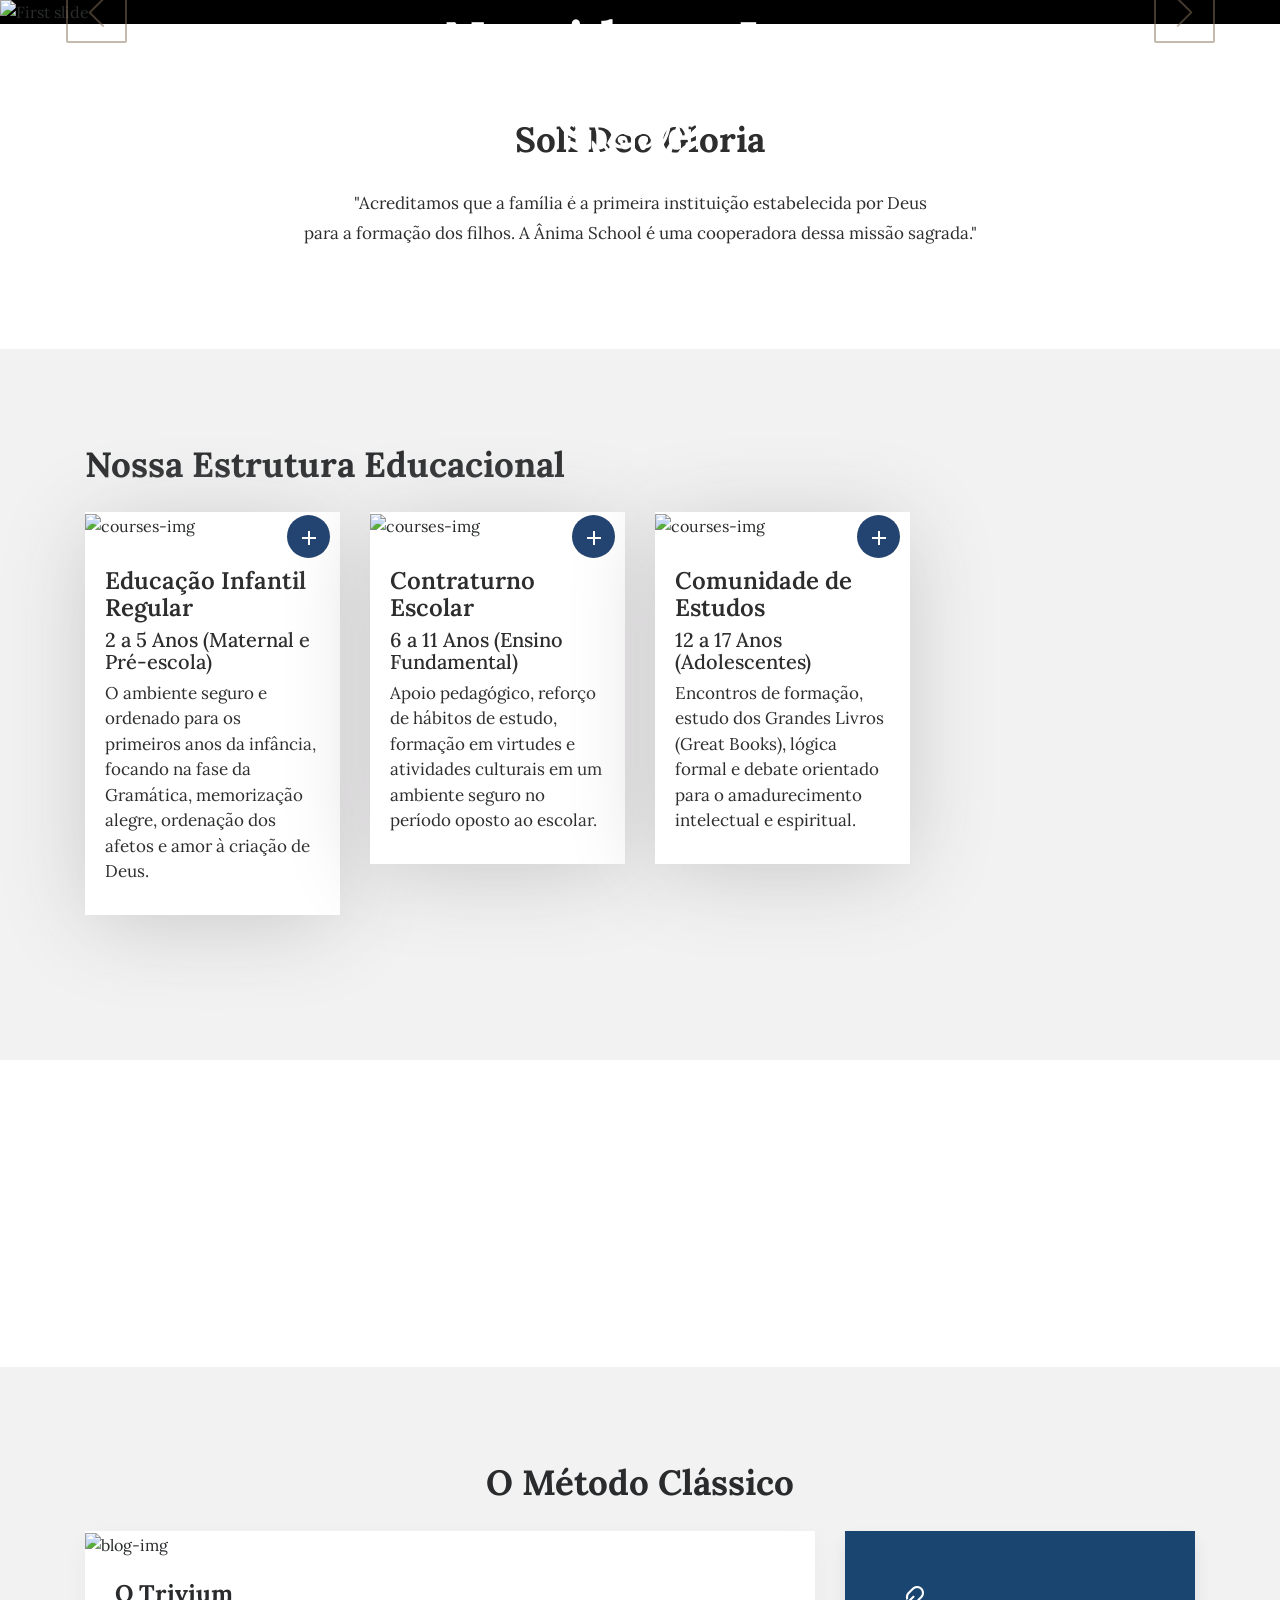
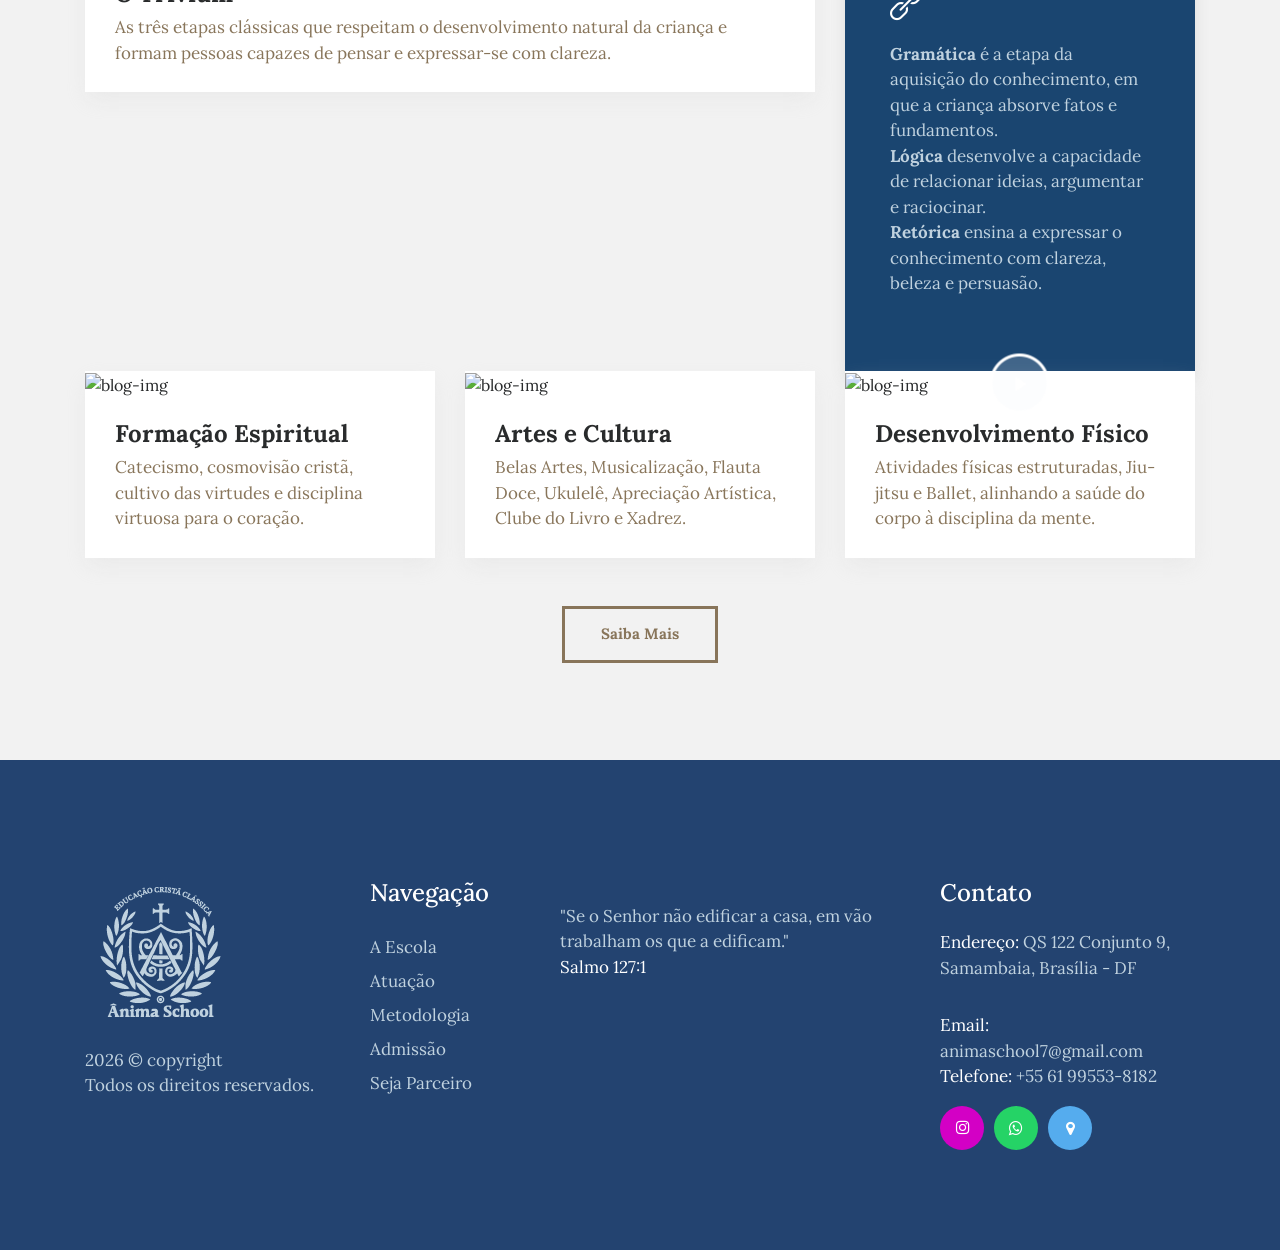
==== commit 4674695d: "index.html" ====
--- a/index.html
+++ b/index.html
@@ -150,7 +150,7 @@
 				</div>
 			</div>
 			<div class="row">
-				<div class="col-xs-12 col-sm-6 col-md-6 col-lg-3" style="flex: 0 0 50%; max-width: 50%;">
+				<div class="col-xs-12 col-sm-6 col-md-6 col-lg-3 ajst">
 					<div class="courses_box mb-5">
 						<div class="course-img-wrap">
 							<img src="images/courses_1.jpg" class="img-fluid" alt="courses-img">
@@ -394,4 +394,4 @@
 	<script src="js/script.js"></script>
 </body>
 
-</html>+</html>
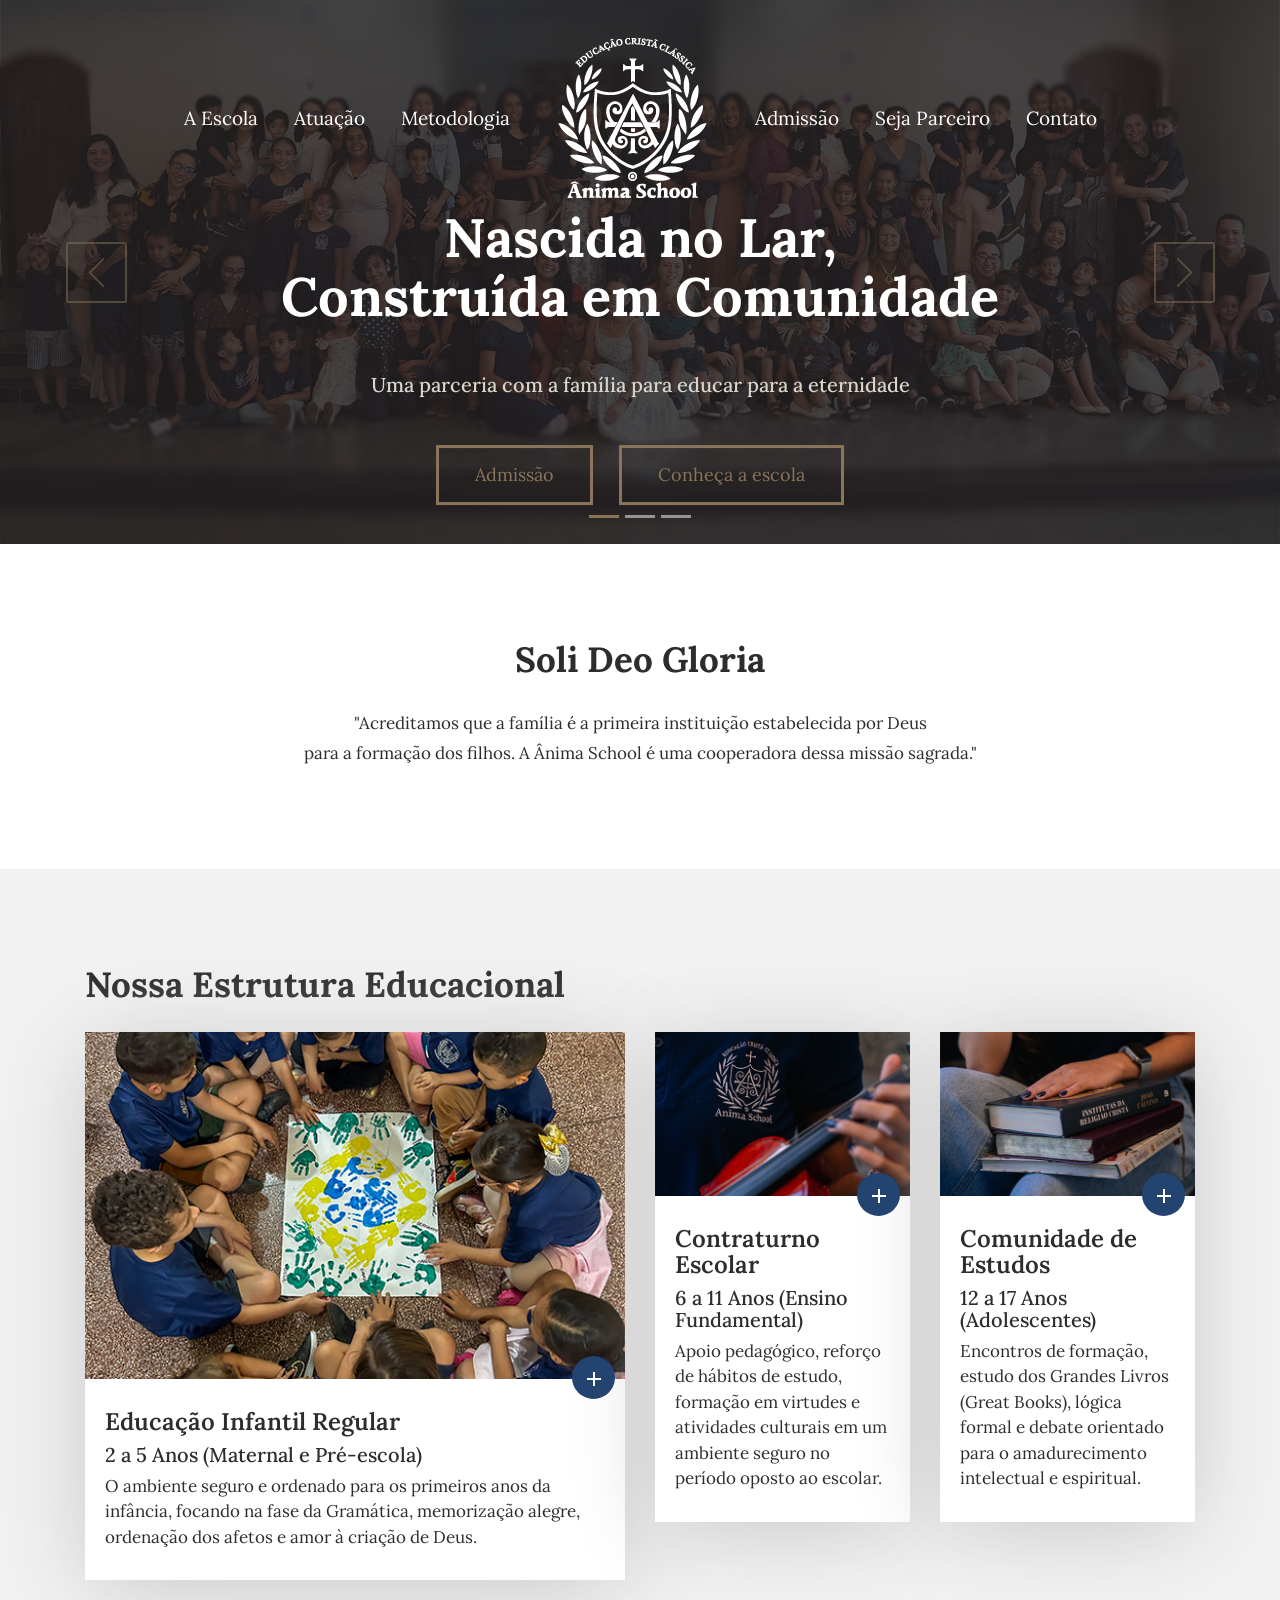
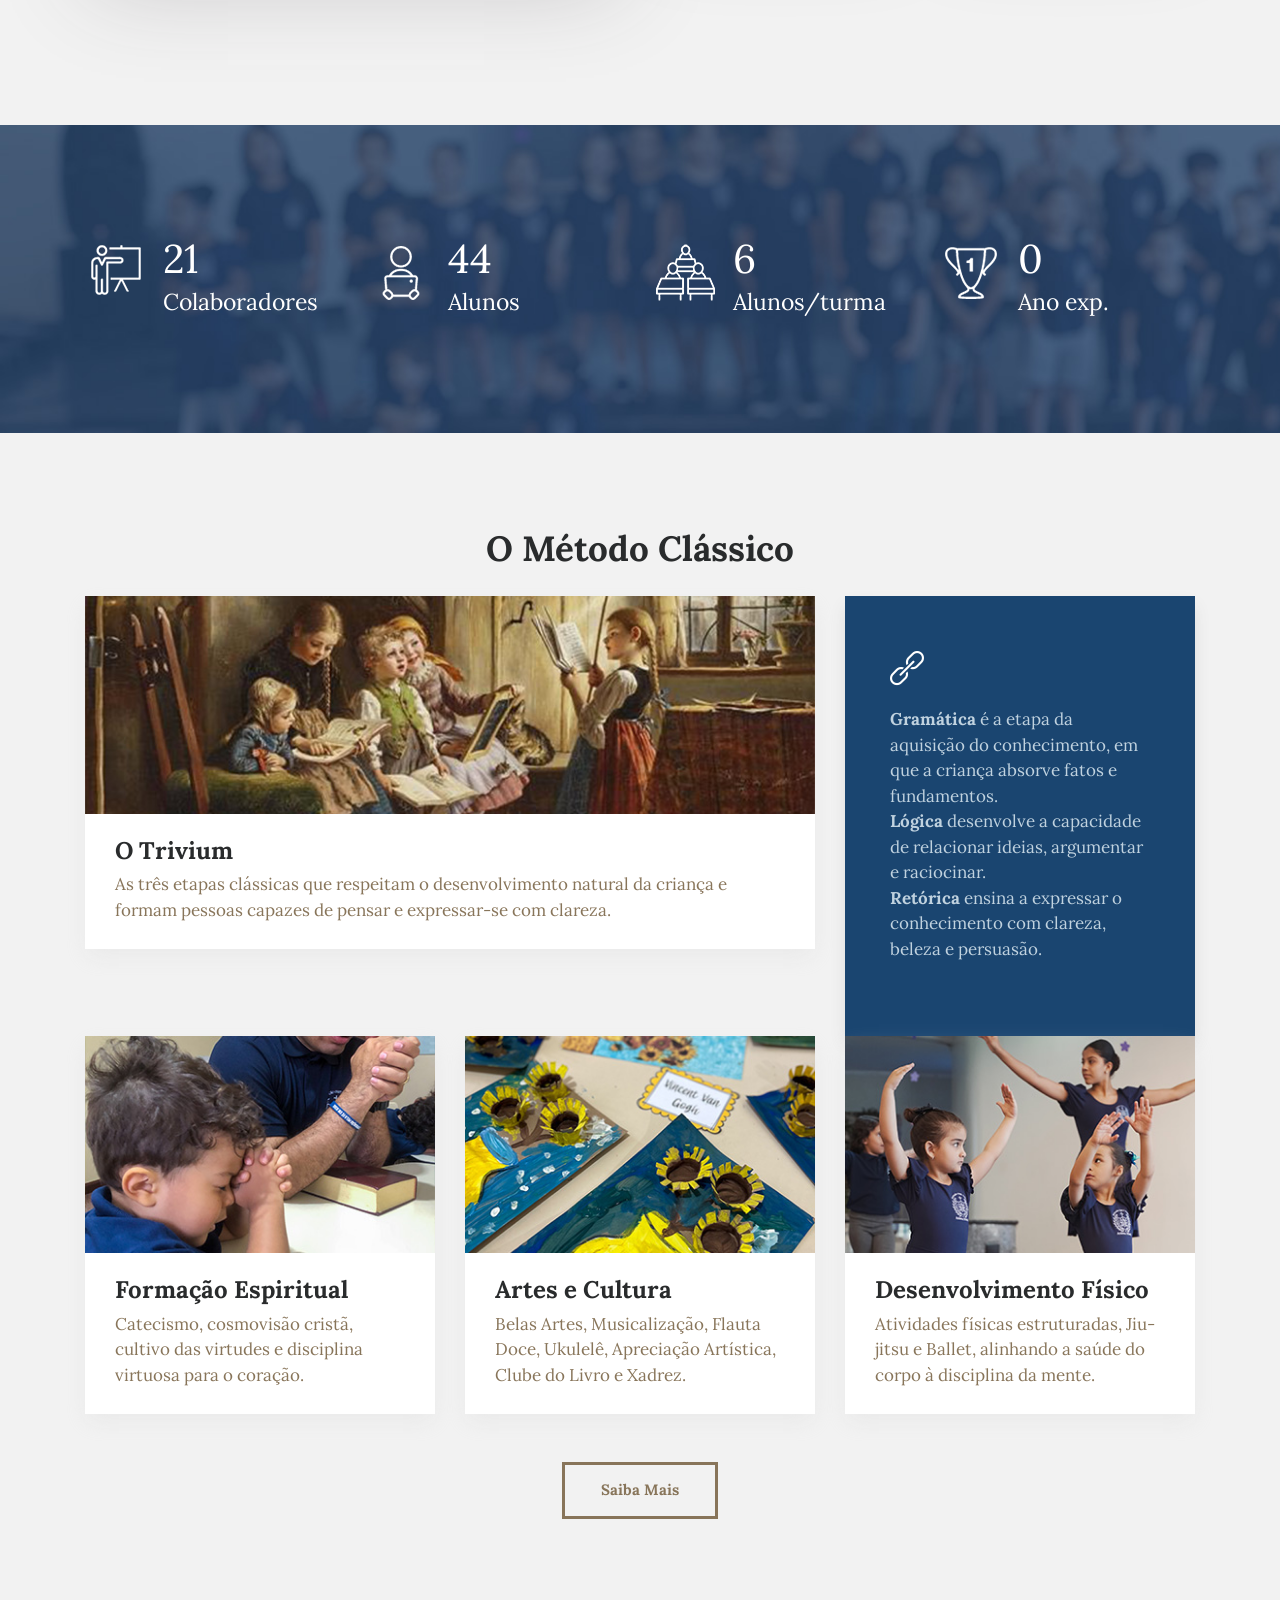
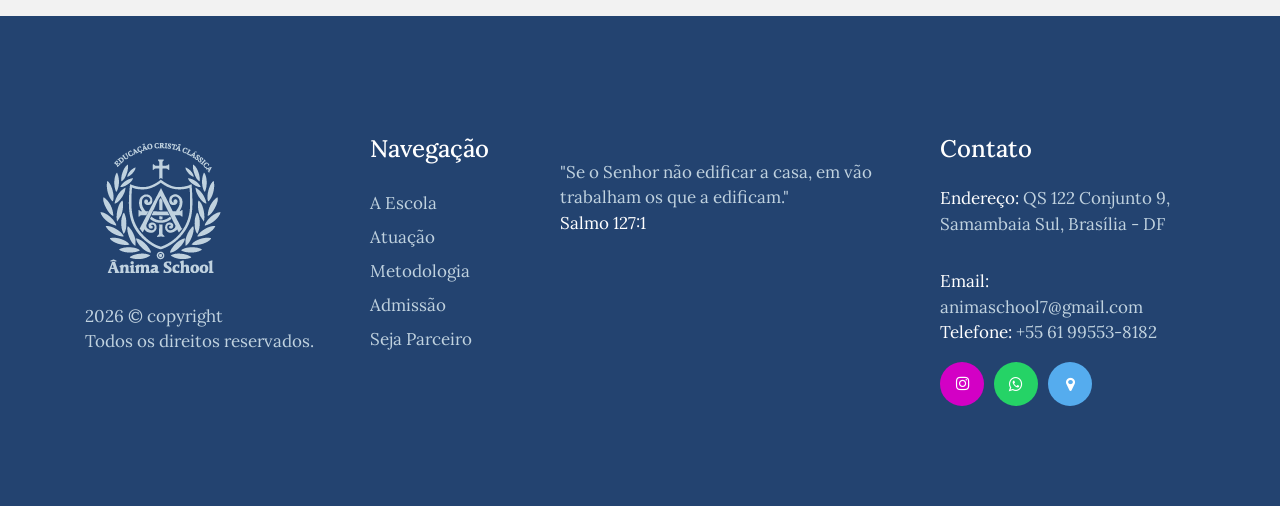
==== commit 8985634b: "Add files via upload" ====
--- a/index.html
+++ b/index.html
@@ -76,7 +76,7 @@
 					</ol>
 					<div class="carousel-inner" role="listbox">
 						<div class="carousel-item active">
-							<img class="d-block" src="images/slider.jpg" alt="First slide">
+							<img class="d-block" src="images/slider01_anima-familia.jpg" alt="First slide">
 							<div class="carousel-caption d-md-block">
 								<div class="slider_title">
 									<h1>Nascida no Lar,<br>Construída em Comunidade</h1>
@@ -89,7 +89,7 @@
 							</div>
 						</div>
 						<div class="carousel-item">
-							<img class="d-block" src="images/slider-2.jpg" alt="Second slide">
+							<img class="d-block" src="images/slider02_anima-familia.jpg" alt="Second slide">
 							<div class="carousel-caption d-md-block">
 								<div class="slider_title">
 									<h1>Torne-se um Semeador<br>da Educação Cristã</h1>
@@ -101,7 +101,7 @@
 							</div>
 						</div>
 						<div class="carousel-item">
-							<img class="d-block" src="images/slider-3.jpg" alt="Third slide">
+							<img class="d-block" src="images/slider03_anima-familia.jpg" alt="Third slide">
 							<div class="carousel-caption d-md-block">
 								<div class="slider_title">
 									<h1>Educação Cristã Clássica</h1>
@@ -250,7 +250,7 @@
 						<img src="images/chart-icon_4.png" class="img-fluid" alt="chart_icon">
 					</div>
 					<div class="chart-text">
-						<p><span class="counter">13</span> Years Exp.</p>
+						<p><span class="counter">1</span> Ano exp.</p>
 					</div>
 				</div>
 			</div>
@@ -305,12 +305,7 @@
 				</div>
 				<div class="col-md-4">
                     <div class="blog-img_box">
-                        <div class="blog-video">
-                            <div class="blog-play_btn">
-                                <img src="images/play-btn.png" alt="play-btn">
-                            </div>
                             <img src="images/blog-img_4.jpg" class="img-fluid blog_display" alt="blog-img">
-                        </div>
                         <div class="blogtitle">
                             <h3>Desenvolvimento Físico</h3>
                             <p>Atividades físicas estruturadas, Jiu-jitsu e Ballet, alinhando a saúde do corpo à disciplina da mente.</p>
@@ -362,13 +357,13 @@
 				<div class="col-md-3">
 					<div class="address">
 						<h3>Contato</h3>
-						<p><span>Endereço: </span> QS 122 Conjunto 9,<br>Samambaia, Brasília - DF</p>
+						<p><span>Endereço: </span> QS 122 Conjunto 9,<br>Samambaia Sul, Brasília - DF</p>
 						<p><span>Email:</span> animaschool7@gmail.com
 						<br><span>Telefone:</span> +55 61 99553-8182</p>
 						<ul class="footer-social-icons">
-							<li><a href="#"><i class="fa fa-instagram fa-in" aria-hidden="true"></i></a></li>
-							<li><a href="#"><i class="fa fa-whatsapp fa-wt" aria-hidden="true"></i></a></li>
-							<li><a href="#"><i class="fa fa-map-marker fa-mp" aria-hidden="true"></i></a></li>
+							<li><a href="https://www.instagram.com/animaschool.ecc/"><i class="fa fa-instagram fa-in" aria-hidden="true"></i></a></li>
+							<li><a href="https://wa.me/5561995538182"><i class="fa fa-whatsapp fa-wt" aria-hidden="true"></i></a></li>
+							<li><a href="https://share.google/aSN2LRh8lrMYXtiBX"><i class="fa fa-map-marker fa-mp" aria-hidden="true"></i></a></li>
 						</ul>
 					</div>
 				</div>
@@ -394,4 +389,4 @@
 	<script src="js/script.js"></script>
 </body>
 
-</html>
+</html>
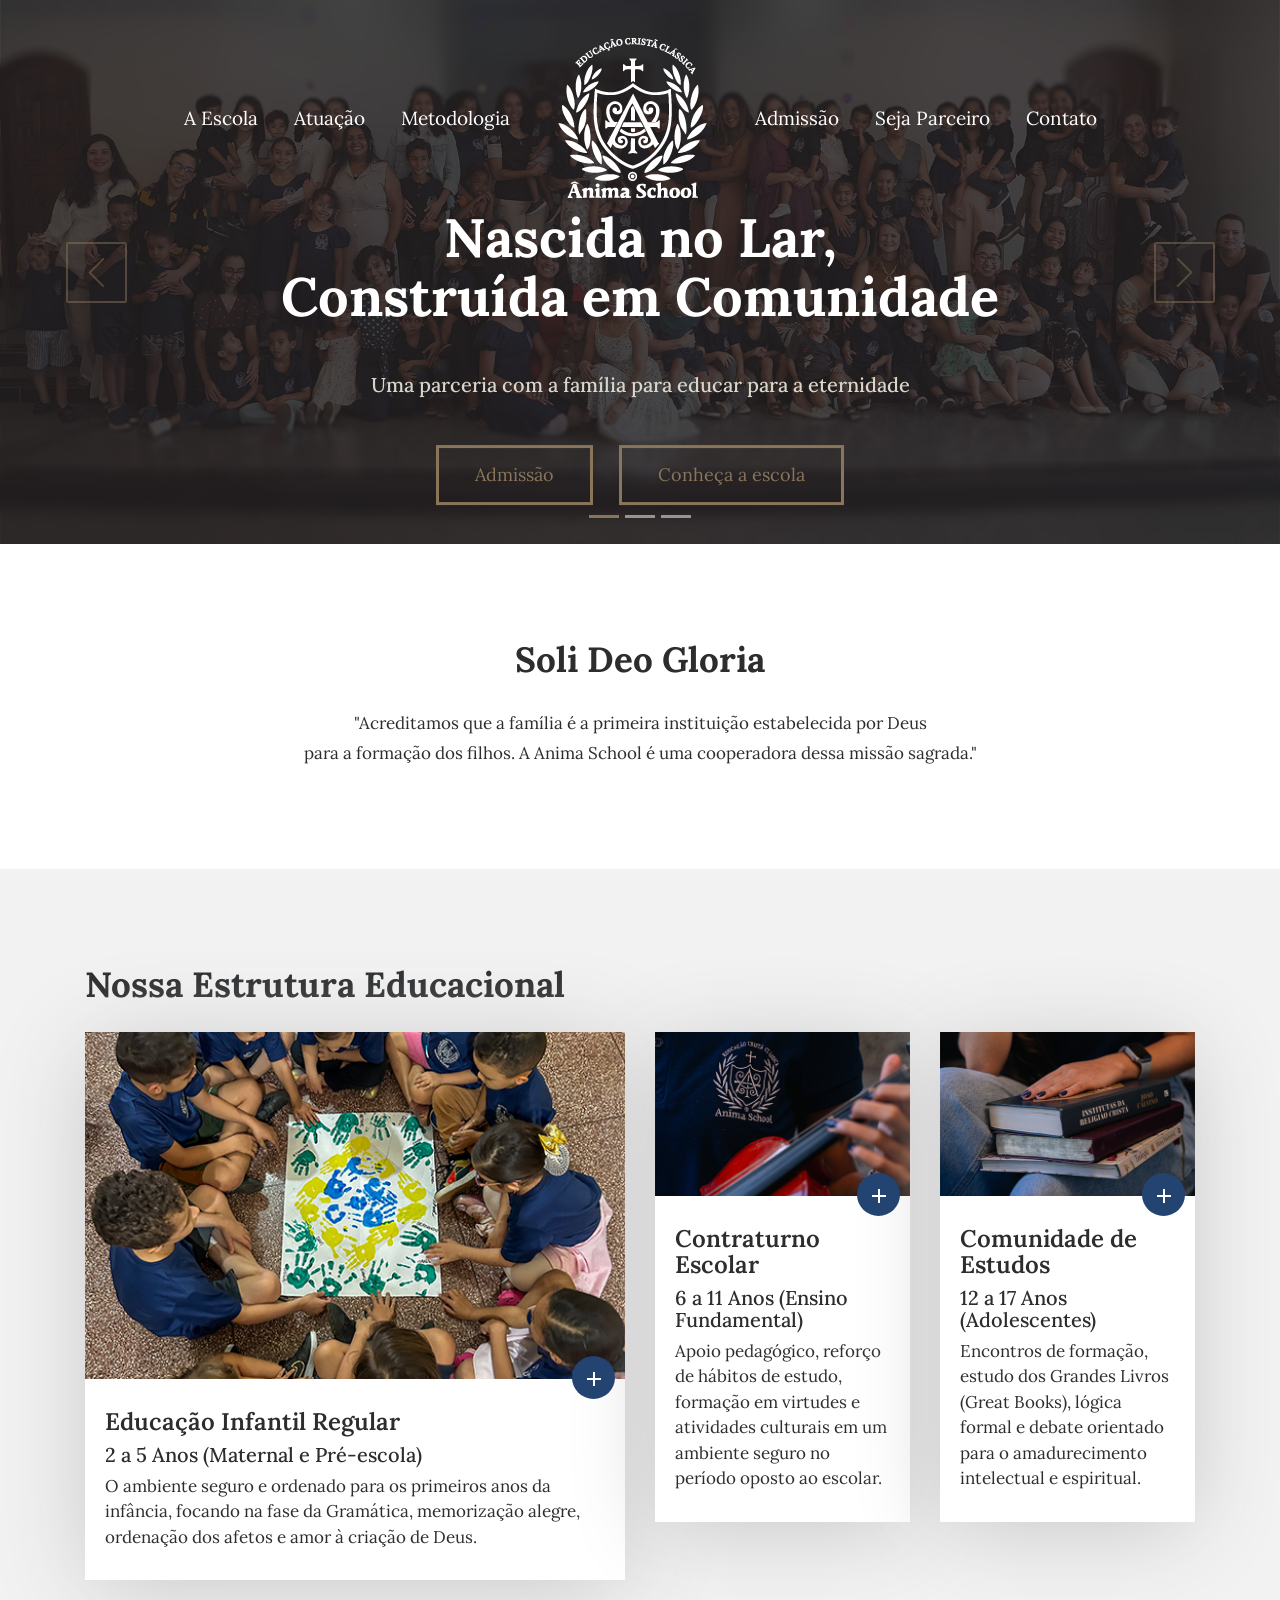
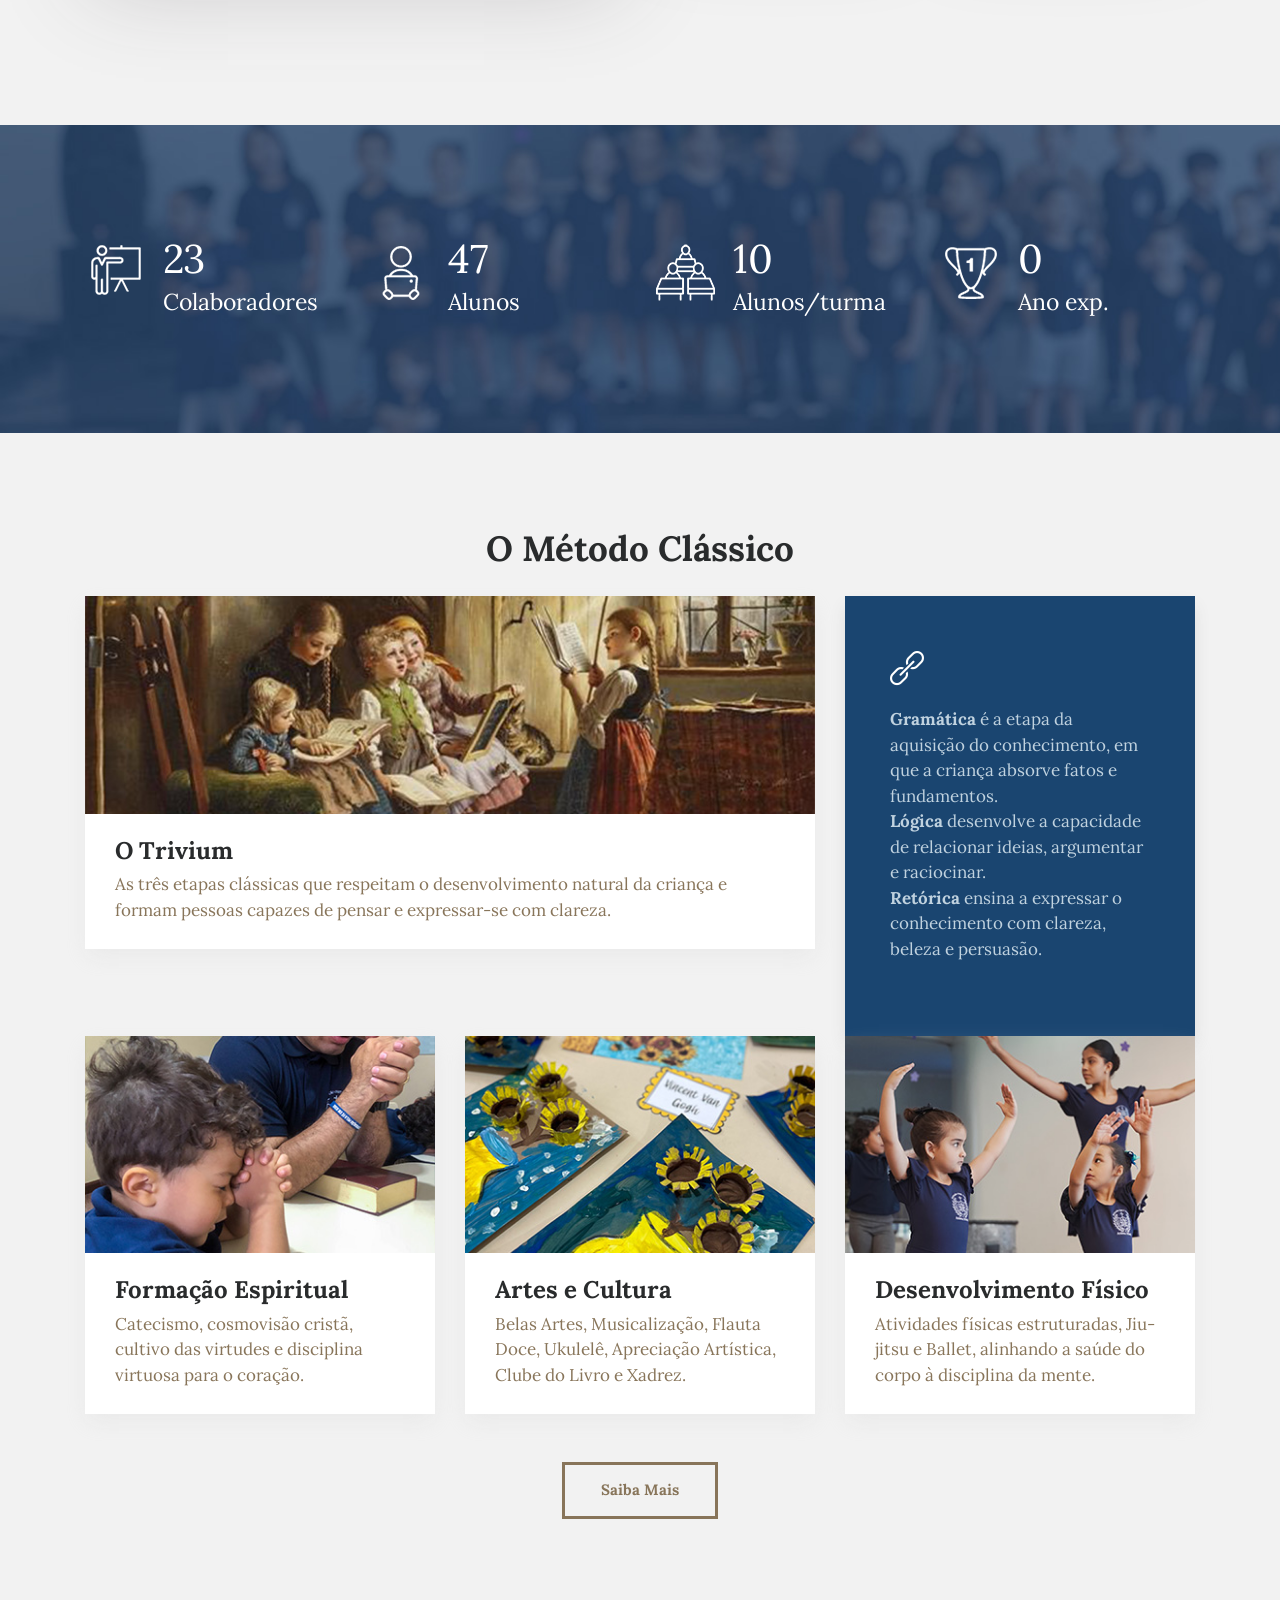
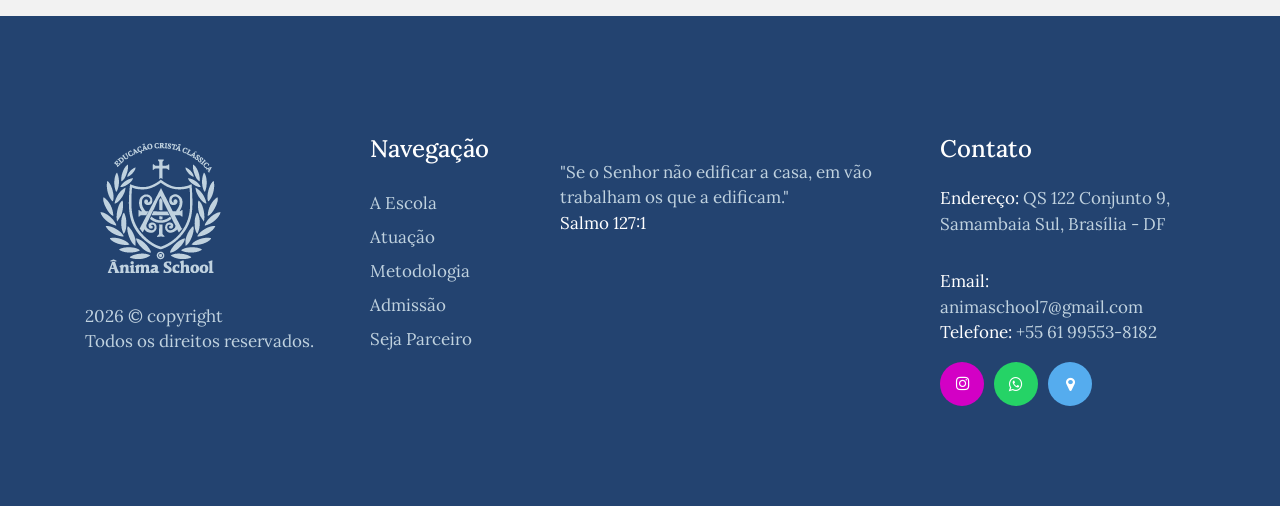
==== commit 34dad6b3: "Add files via upload" ====
--- a/index.html
+++ b/index.html
@@ -5,7 +5,7 @@
     <!-- Required meta tags -->
 	<meta charset="utf-8">
     <meta name="viewport" content="width=device-width, initial-scale=1, shrink-to-fit=no">
-    <title>Ânima School - Educação Cristã Clássica em Brasília</title>
+    <title>Anima School - Educação Cristã Clássica em Brasília</title>
 	<link rel="icon" type="image/x-icon" href="images/favicon.ico">
     <!-- Bootstrap CSS -->
     <link rel="stylesheet" href="css/bootstrap.min.css">
@@ -135,7 +135,7 @@
 			</div>
 			<div class="row">
 				<div class="col-md-12">
-					<p>"Acreditamos que a família é a primeira instituição estabelecida por Deus<br>para a formação dos filhos. A Ânima School é uma cooperadora dessa missão sagrada."</p><br>
+					<p>"Acreditamos que a família é a primeira instituição estabelecida por Deus<br>para a formação dos filhos. A Anima School é uma cooperadora dessa missão sagrada."</p><br>
 				</div>
 			</div>
 		</div>
@@ -242,7 +242,7 @@
 						<img src="images/aula-em-grupo.png" class="img-fluid" alt="chart_icon">
 					</div>
 					<div class="chart-text">
-						<p><span class="counter">10</span> Alunos/turma</p>
+						<p><span class="counter">16</span> Alunos/turma</p>
 					</div>
 				</div>
 				<div class="col-xs-12 col-sm-6 col-md-3">
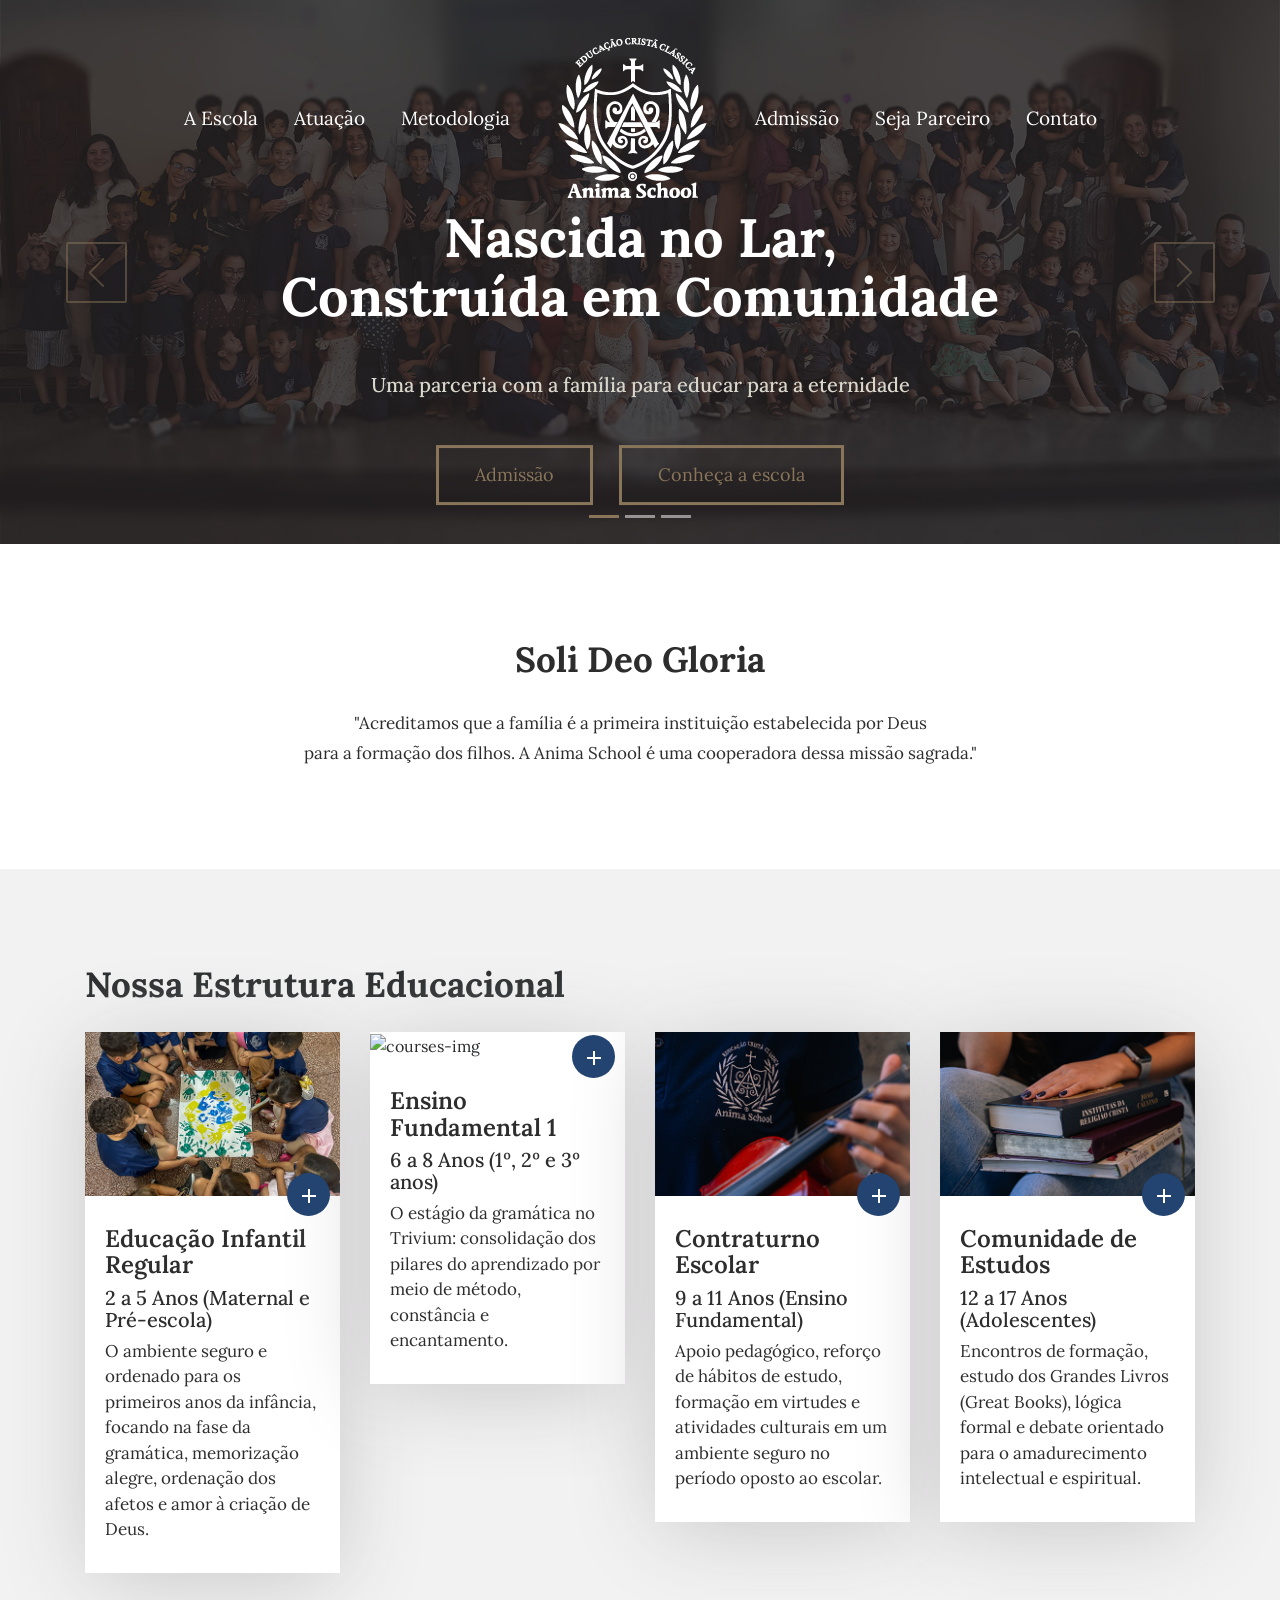
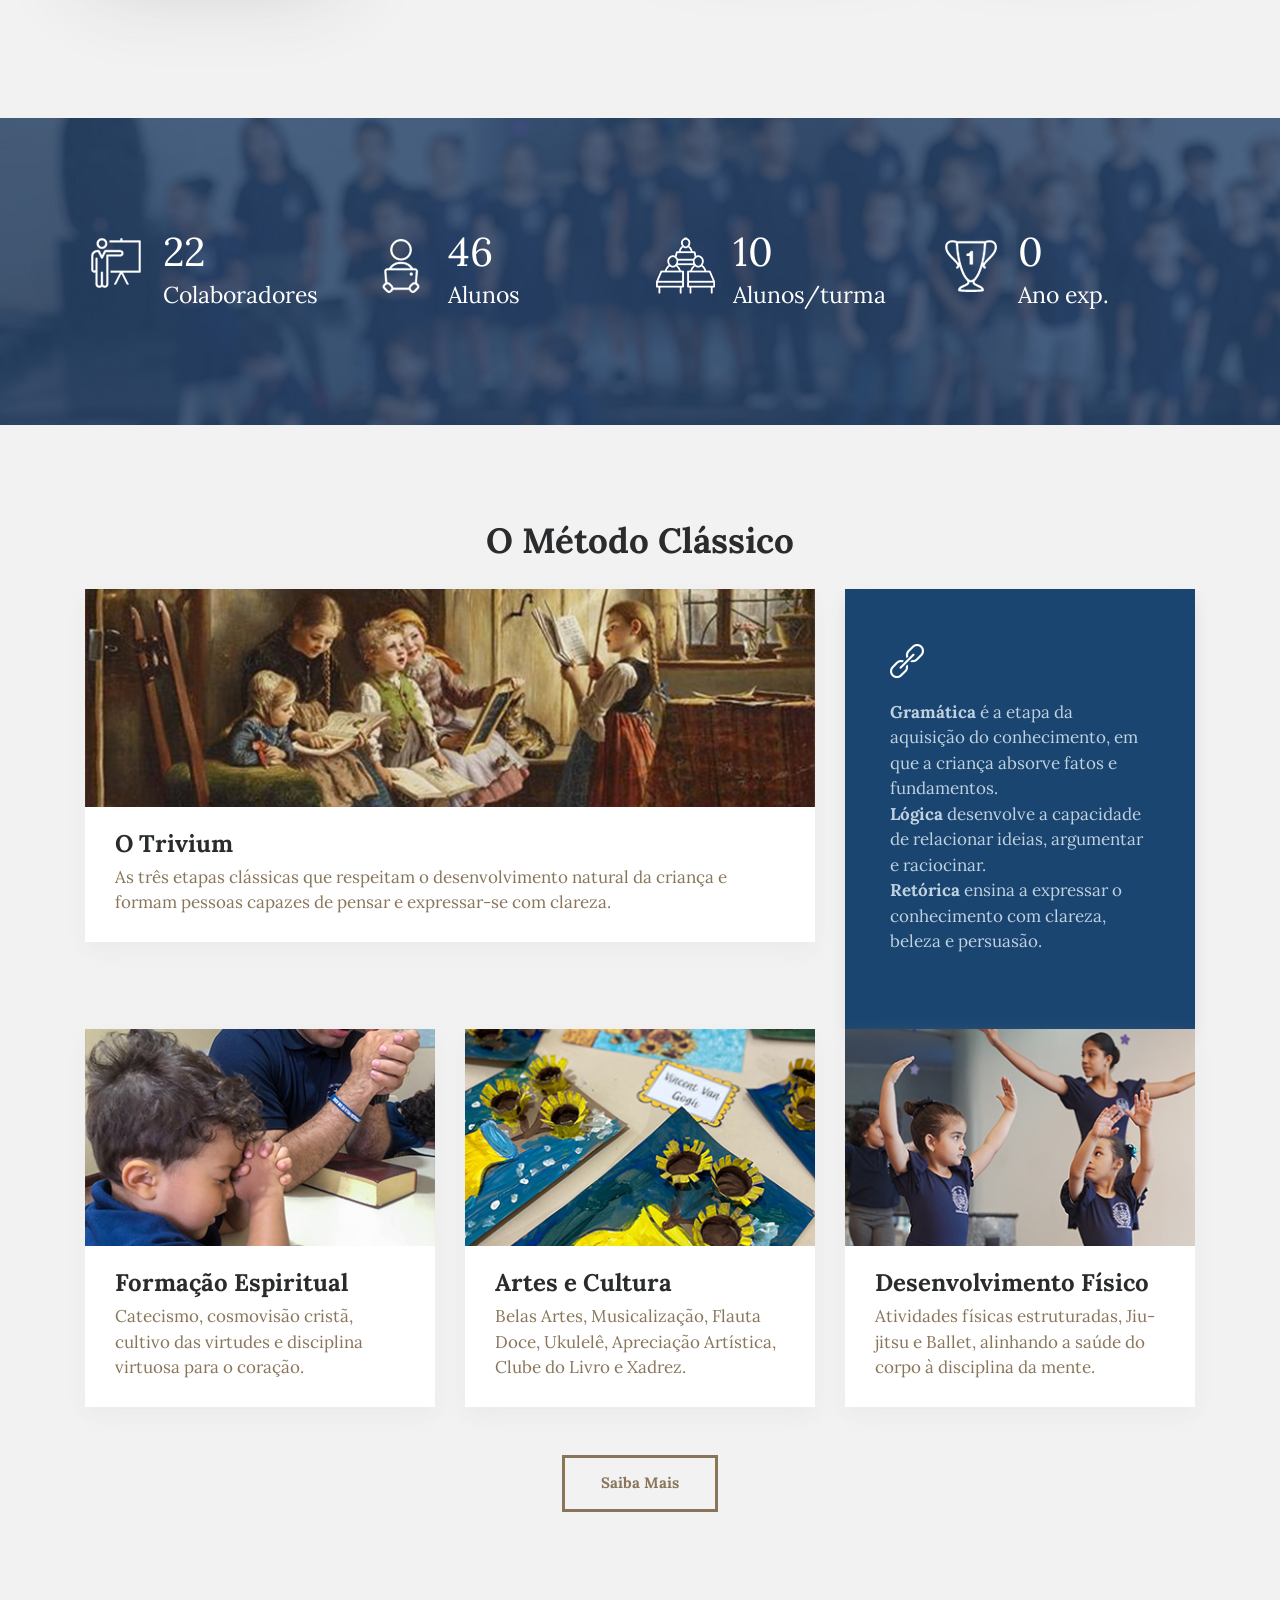
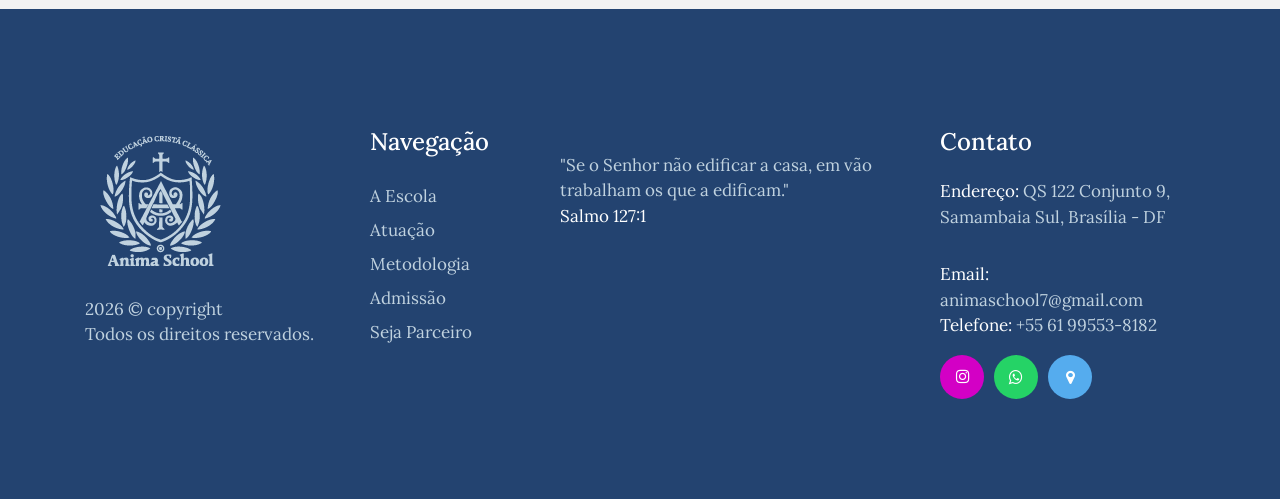
==== commit f50f53fe: "Add files via upload" ====
--- a/index.html
+++ b/index.html
@@ -150,7 +150,7 @@
 				</div>
 			</div>
 			<div class="row">
-				<div class="col-xs-12 col-sm-6 col-md-6 col-lg-3 ajst">
+				<!--<div class="col-xs-12 col-sm-6 col-md-6 col-lg-3 ajst">
 					<div class="courses_box mb-5">
 						<div class="course-img-wrap">
 							<img src="images/courses_1.jpg" class="img-fluid" alt="courses-img">
@@ -170,7 +170,49 @@
 							<p>O ambiente seguro e ordenado para os primeiros anos da infância, focando na fase da Gramática, memorização alegre, ordenação dos afetos e amor à criação de Deus.</p>
 						</a>
 					</div>
-				</div>
+				</div>-->
+				<div class="col-xs-12 col-sm-6 col-md-6 col-lg-3">
+                    <div class="courses_box mb-5">
+                        <div class="course-img-wrap">
+                            <img src="images/courses_1.jpg" class="img-fluid" alt="courses-img">
+                            <div class="courses_box-img">
+                                <div class="courses-link-wrap">
+									<a href="metodologia.html" class="course-link"><span>Detalhes </span></a>
+									<a href="admissao.html" class="course-link"><span>Admissão </span></a>
+                                </div>
+                            </div>
+                        </div>
+                        <div class="courses_icon">
+                            <img src="images/plus-icon.png" class="img-fluid close-icon" alt="plus-icon">
+                        </div>
+						<a href="metodologia.html" class="course-box-content">
+							<h3>Educação Infantil Regular</h3>
+							<h4>2 a 5 Anos (Maternal e Pré-escola)</h4>
+							<p>O ambiente seguro e ordenado para os primeiros anos da infância, focando na fase da gramática, memorização alegre, ordenação dos afetos e amor à criação de Deus.</p>
+                        </a>
+                    </div>
+                </div>
+                <div class="col-xs-12 col-sm-6 col-md-6 col-lg-3">
+                    <div class="courses_box mb-5">
+                        <div class="course-img-wrap">
+                            <img src="images/courses_3.jpg" class="img-fluid" alt="courses-img">
+                            <div class="courses_box-img">
+                                <div class="courses-link-wrap">
+									<a href="metodologia.html" class="course-link"><span>Detalhes </span></a>
+									<a href="admissao.html" class="course-link"><span>Admissão </span></a>
+                                </div>
+                            </div>
+                        </div>
+                        <div class="courses_icon">
+                            <img src="images/plus-icon.png" class="img-fluid close-icon" alt="plus-icon">
+                        </div>
+						<a href="metodologia.html" class="course-box-content">
+							<h3>Ensino Fundamental 1</h3>
+							<h4>6 a 8 Anos (1º, 2º e 3º anos)</h4>
+							<p>O estágio da gramática no Trivium: consolidação dos pilares do aprendizado por meio de método, constância e encantamento.</p>
+                        </a>
+                    </div>
+                </div>
 				<div class="col-xs-12 col-sm-6 col-md-6 col-lg-3">
 					<div class="courses_box mb-5">
 						<div class="course-img-wrap">
@@ -187,7 +229,7 @@
 						</div>
 						<a href="metodologia.html" class="course-box-content">
 							<h3>Contraturno Escolar</h3>
-							<h4>6 a 11 Anos (Ensino Fundamental)</h4>
+							<h4>9 a 11 Anos (Ensino Fundamental)</h4>
 							<p>Apoio pedagógico, reforço de hábitos de estudo, formação em virtudes e atividades culturais em um ambiente seguro no período oposto ao escolar.</p>
 						</a>
 					</div>
--- a/css/style.css
+++ b/css/style.css
@@ -3614,4 +3614,19 @@
     -o-transition: all 0.2s ease;
     transition: all 0.2s ease; } }
 
+.video-container {
+  width: 100%;
+  max-width: inherit; /* Defina a largura máxima que desejar */
+  aspect-ratio: 16 / 9; /* Mantém a proporção automaticamente */
+}
+
+.video-container iframe {
+  width: 100%;
+  height: 100%;
+  border: none;
+	padding-top: 35px;
+	padding-bottom: 35px;
+	
+}
+
 /*# sourceMappingURL=style.css.map */
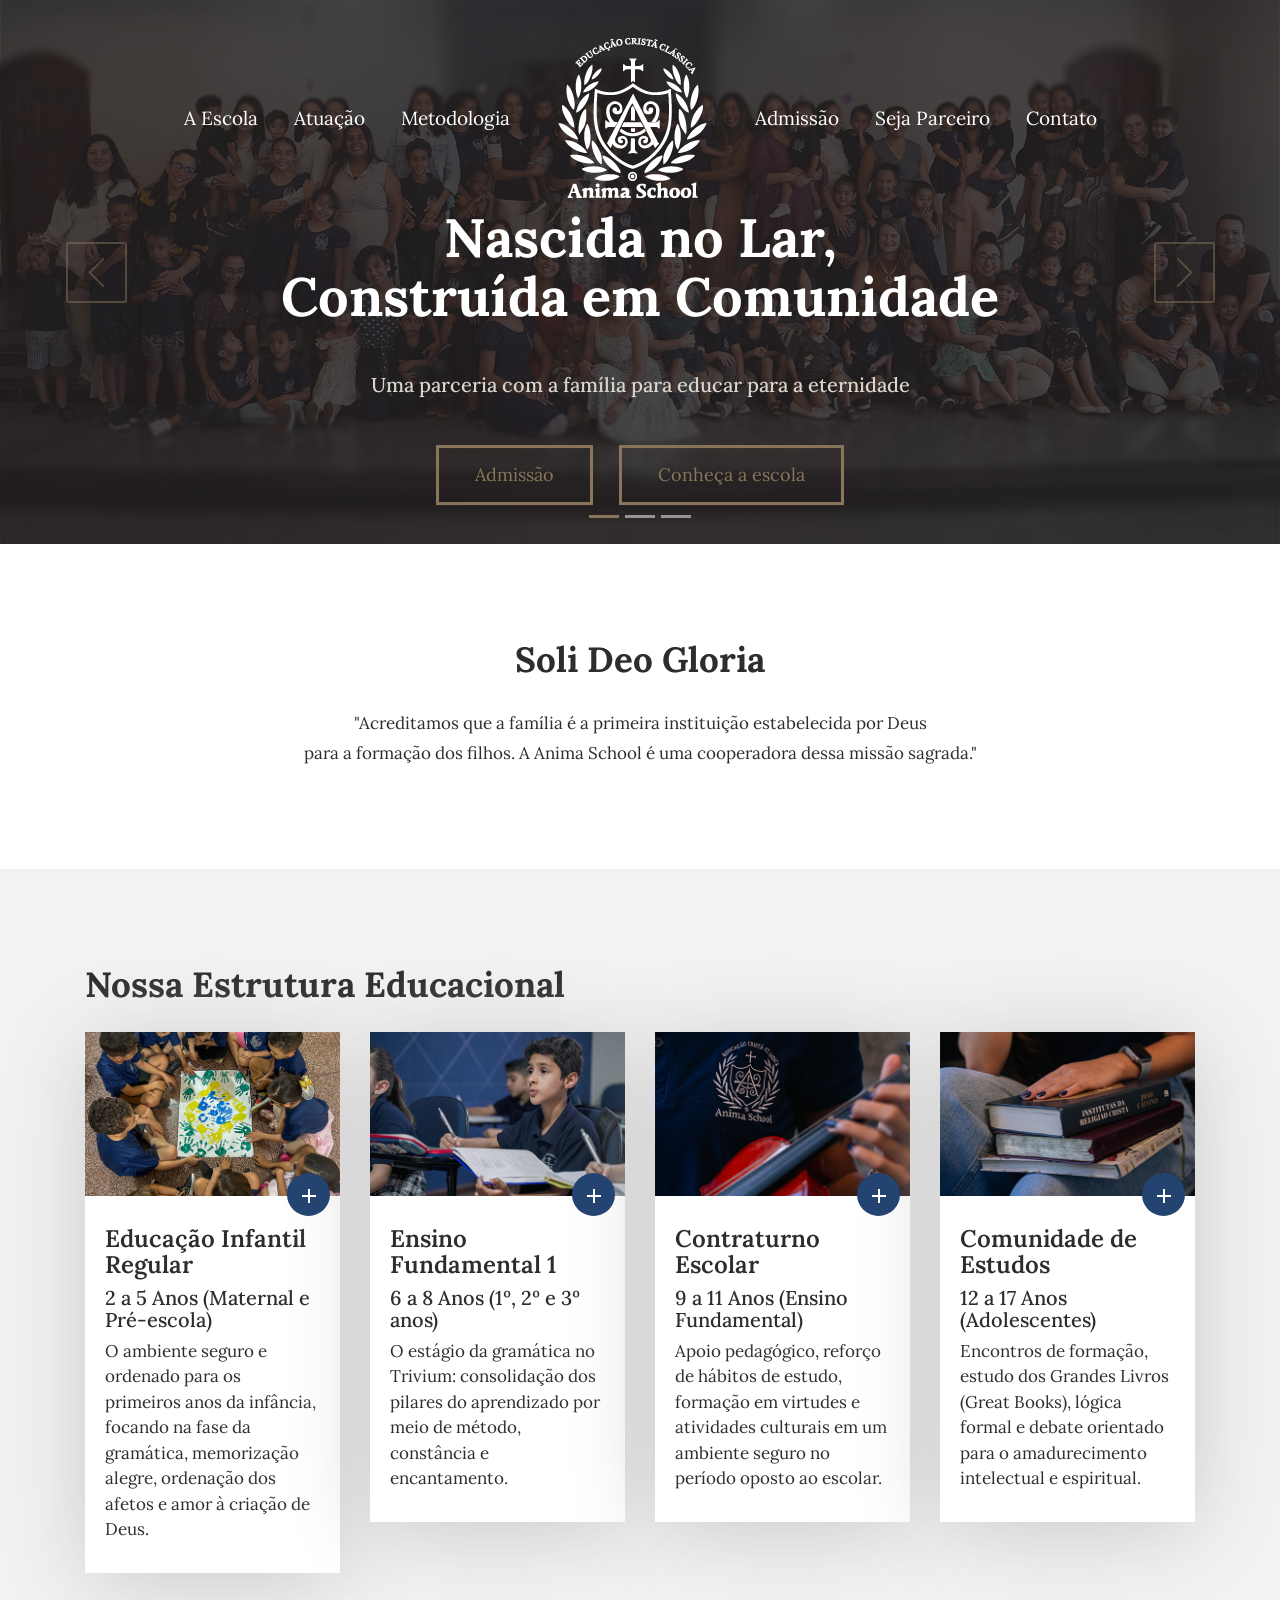
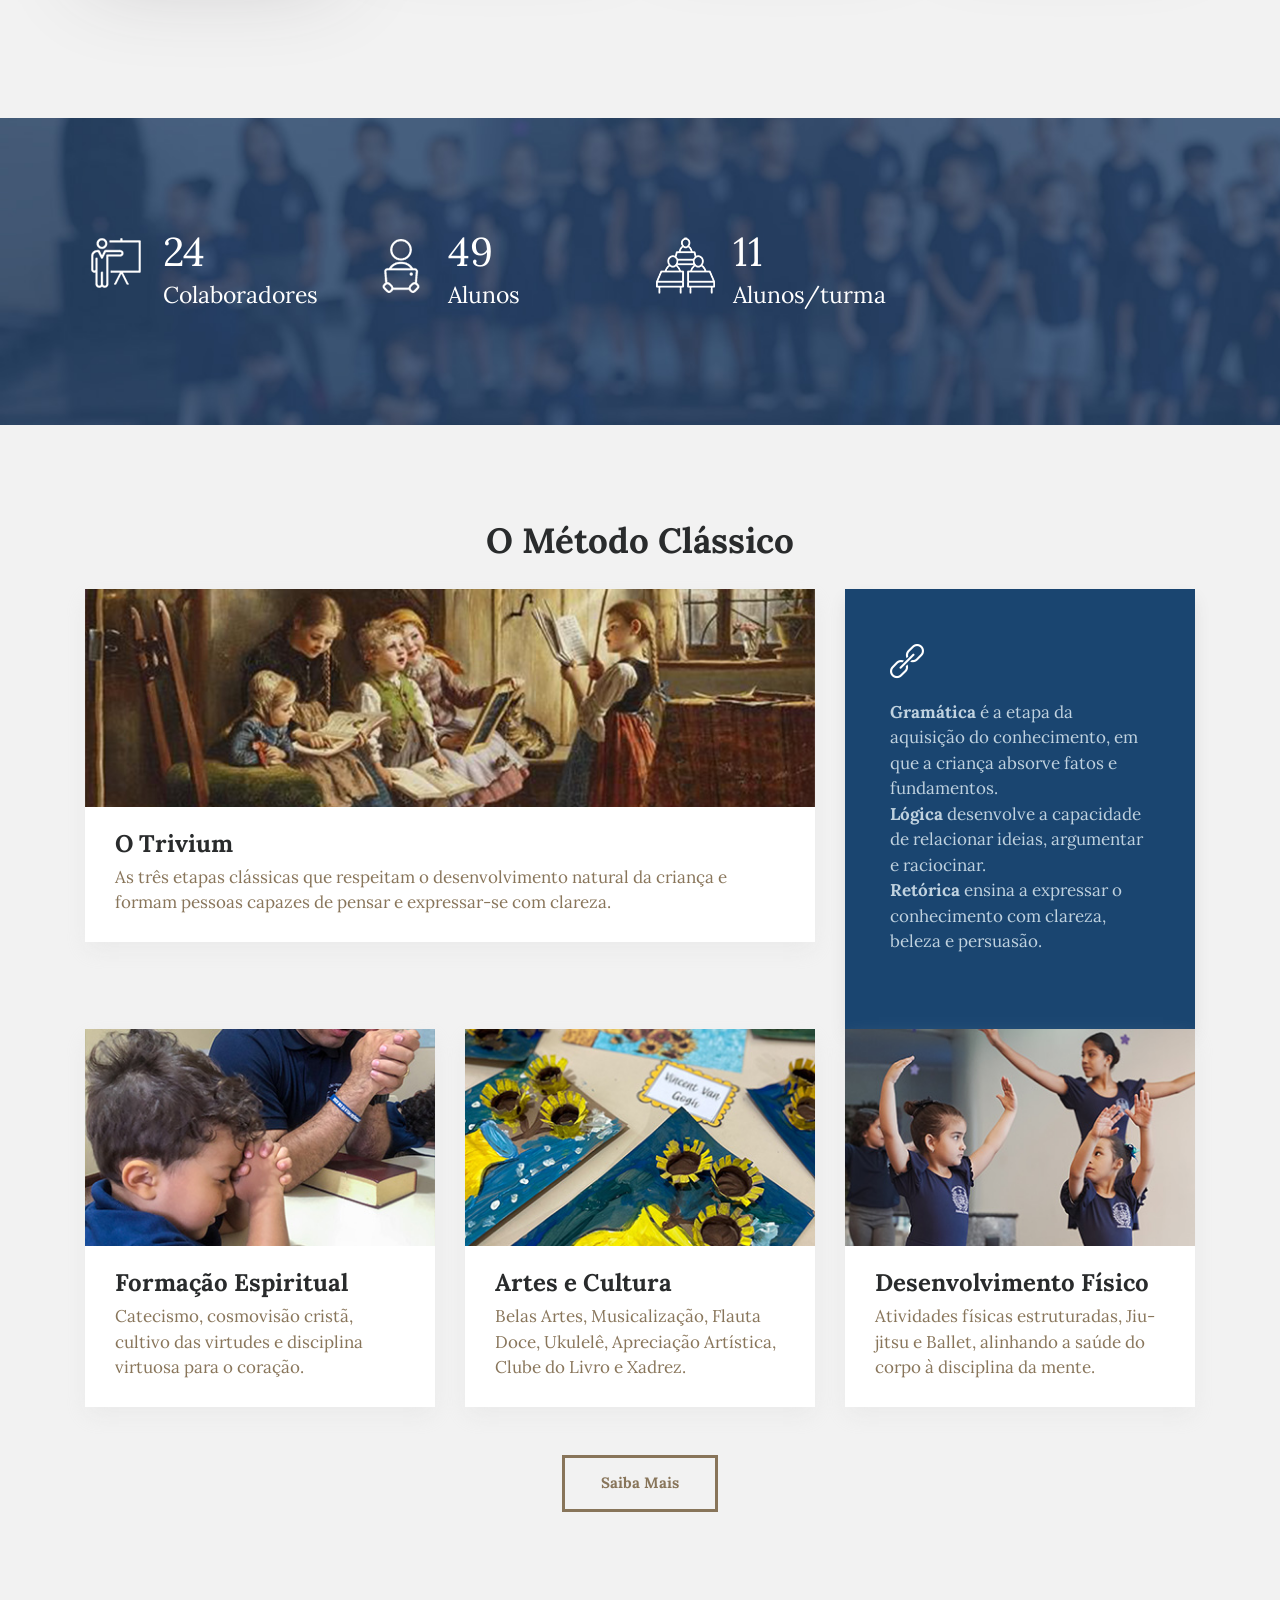
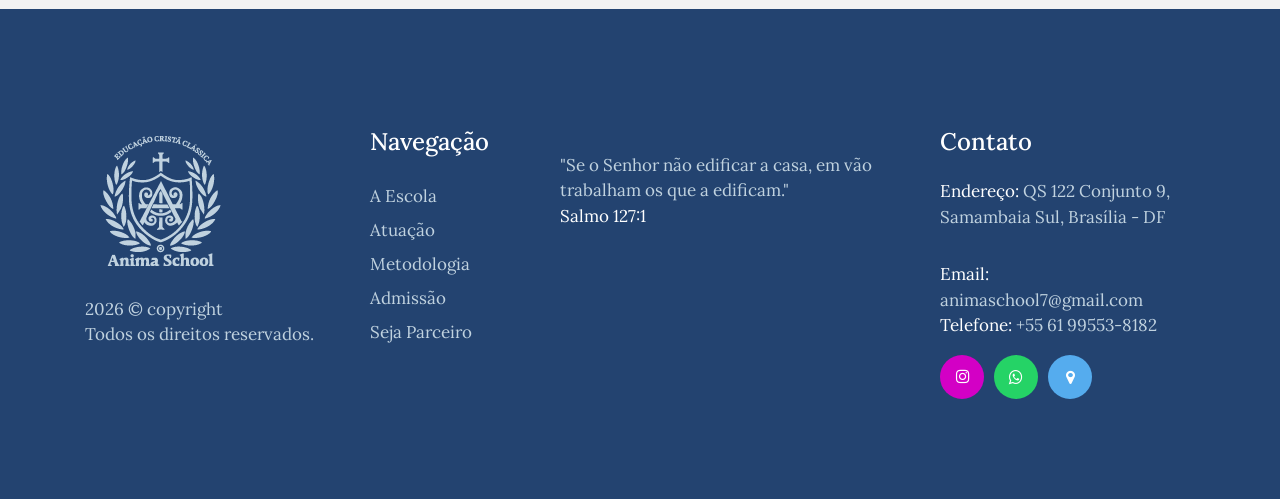
==== commit 42527aad: "Add files via upload" ====
--- a/index.html
+++ b/index.html
@@ -279,20 +279,20 @@
 						<p><span class="counter">+70</span> Alunos</p>
 					</div>
 				</div>
-				<div class="col-xs-12 col-sm-6 col-md-3 chart_top">
+				<!--<div class="col-xs-12 col-sm-6 col-md-3 chart_top">
 					<div class="chart-img">
 						<img src="images/aula-em-grupo.png" class="img-fluid" alt="chart_icon">
 					</div>
 					<div class="chart-text">
 						<p><span class="counter">16</span> Alunos/turma</p>
 					</div>
-				</div>
+				</div>-->
 				<div class="col-xs-12 col-sm-6 col-md-3">
 					<div class="chart-img">
-						<img src="images/chart-icon_4.png" class="img-fluid" alt="chart_icon">
+						<img src="images/aula-em-grupo.png" class="img-fluid" alt="chart_icon">
 					</div>
 					<div class="chart-text">
-						<p><span class="counter">1</span> Ano exp.</p>
+						<p><span class="counter">16</span> Alunos/turma</p>
 					</div>
 				</div>
 			</div>
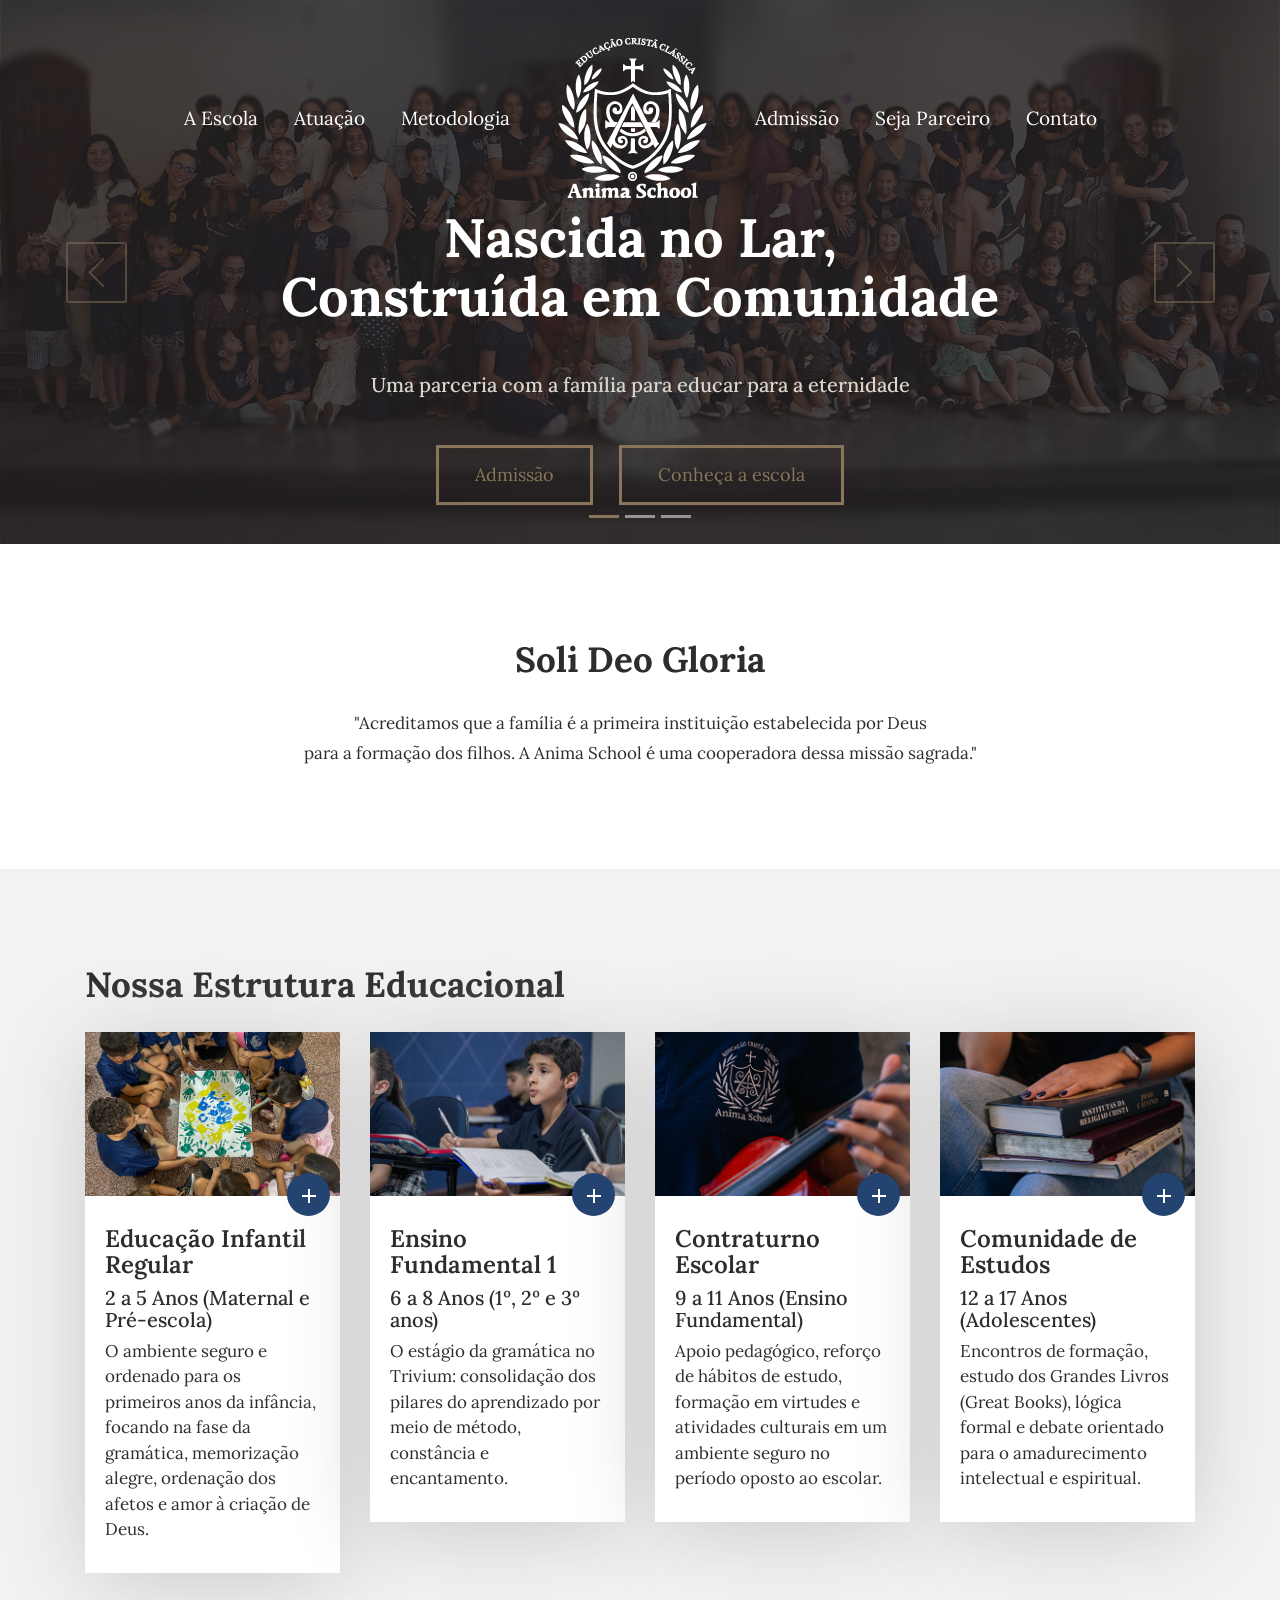
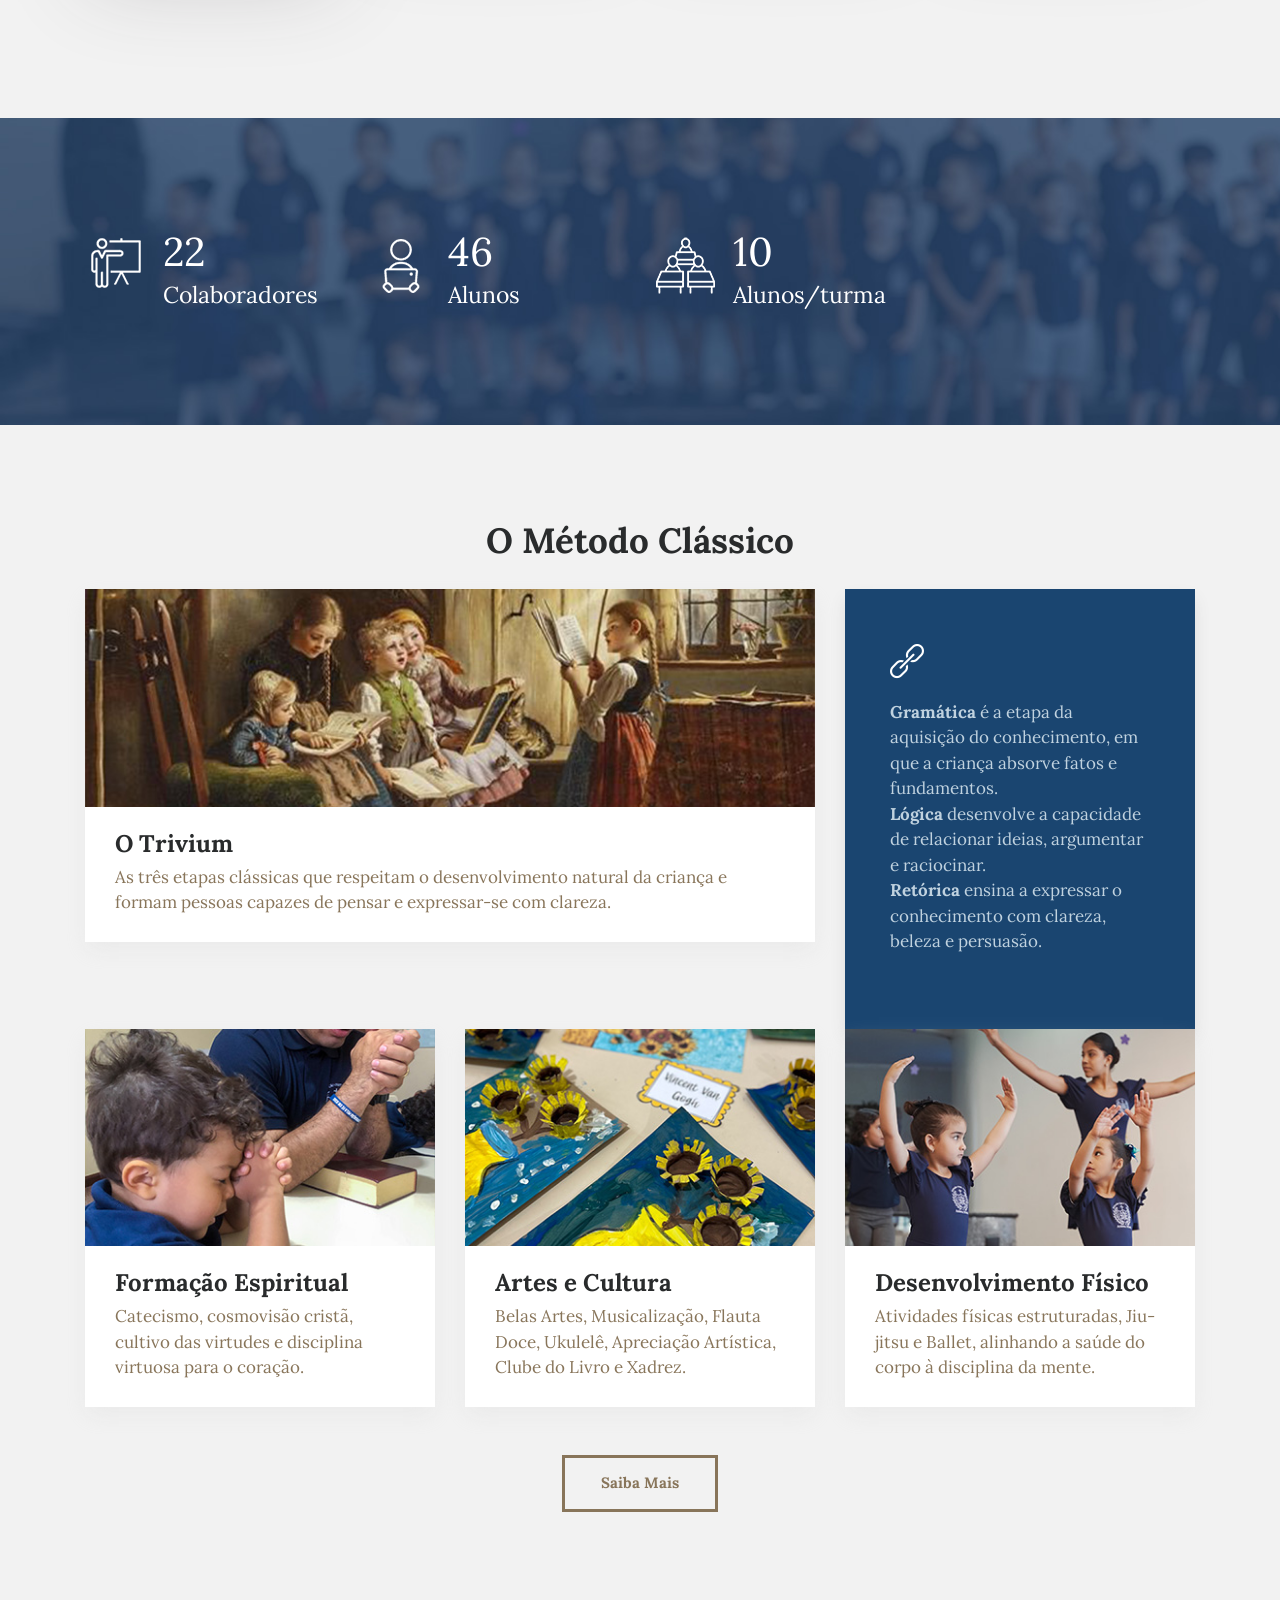
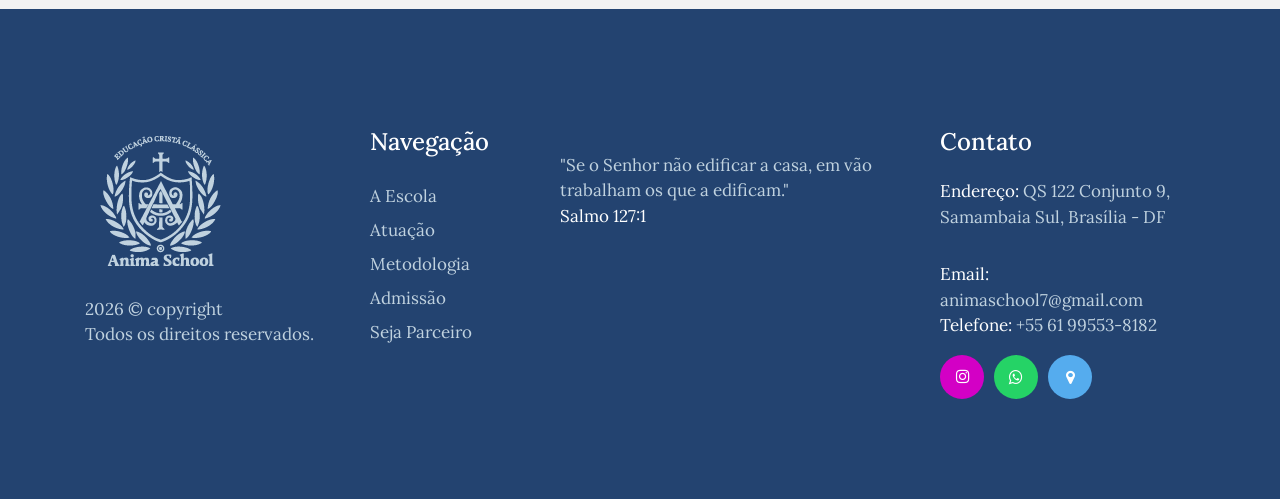
==== commit 7731a7e2: "index.html" ====
--- a/index.html
+++ b/index.html
@@ -2,6 +2,15 @@
 <html lang="pt-BR">
 
 <head>
+	<!-- Google tag (gtag.js) -->
+<script async src="https://www.googletagmanager.com/gtag/js?id=AW-18554988811"></script>
+<script>
+  window.dataLayer = window.dataLayer || [];
+  function gtag(){dataLayer.push(arguments);}
+  gtag('js', new Date());
+
+  gtag('config', 'AW-18554988811');
+</script>
     <!-- Required meta tags -->
 	<meta charset="utf-8">
     <meta name="viewport" content="width=device-width, initial-scale=1, shrink-to-fit=no">
@@ -431,4 +440,4 @@
 	<script src="js/script.js"></script>
 </body>
 
-</html>+</html>
